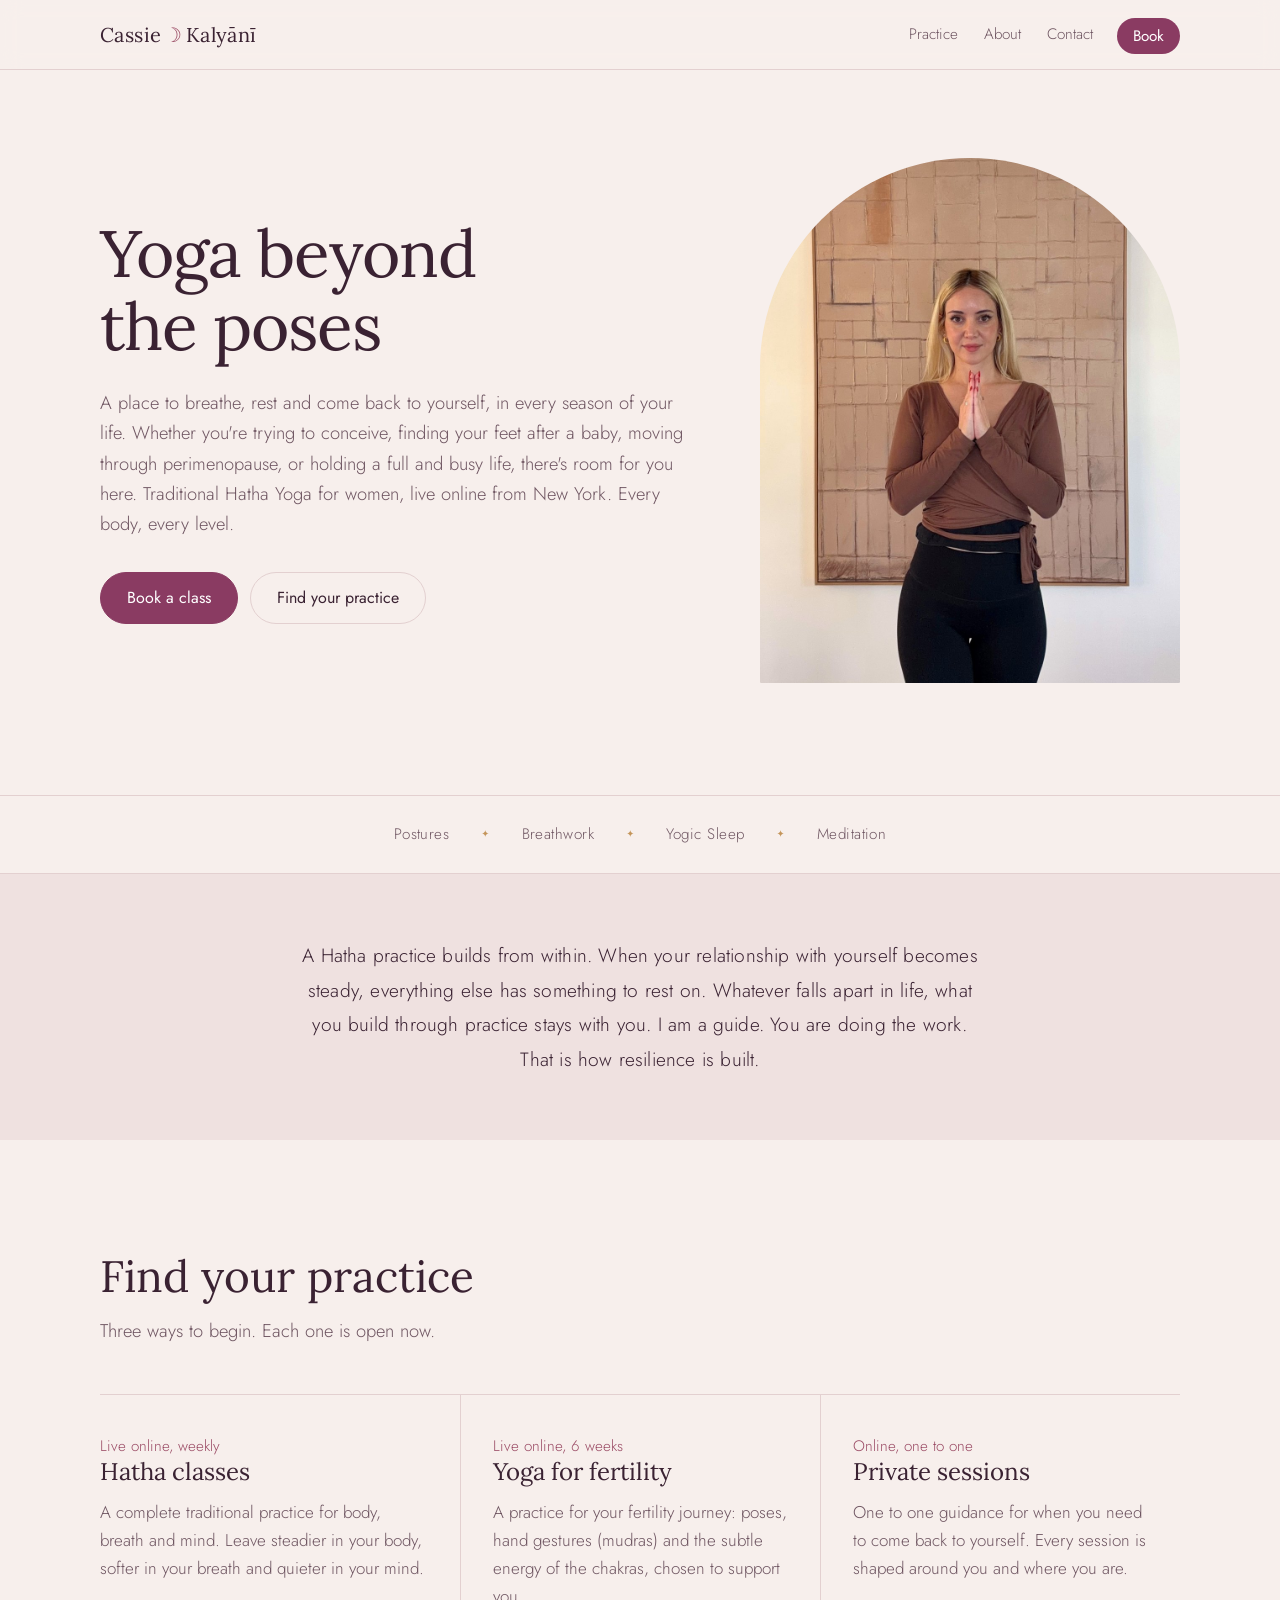
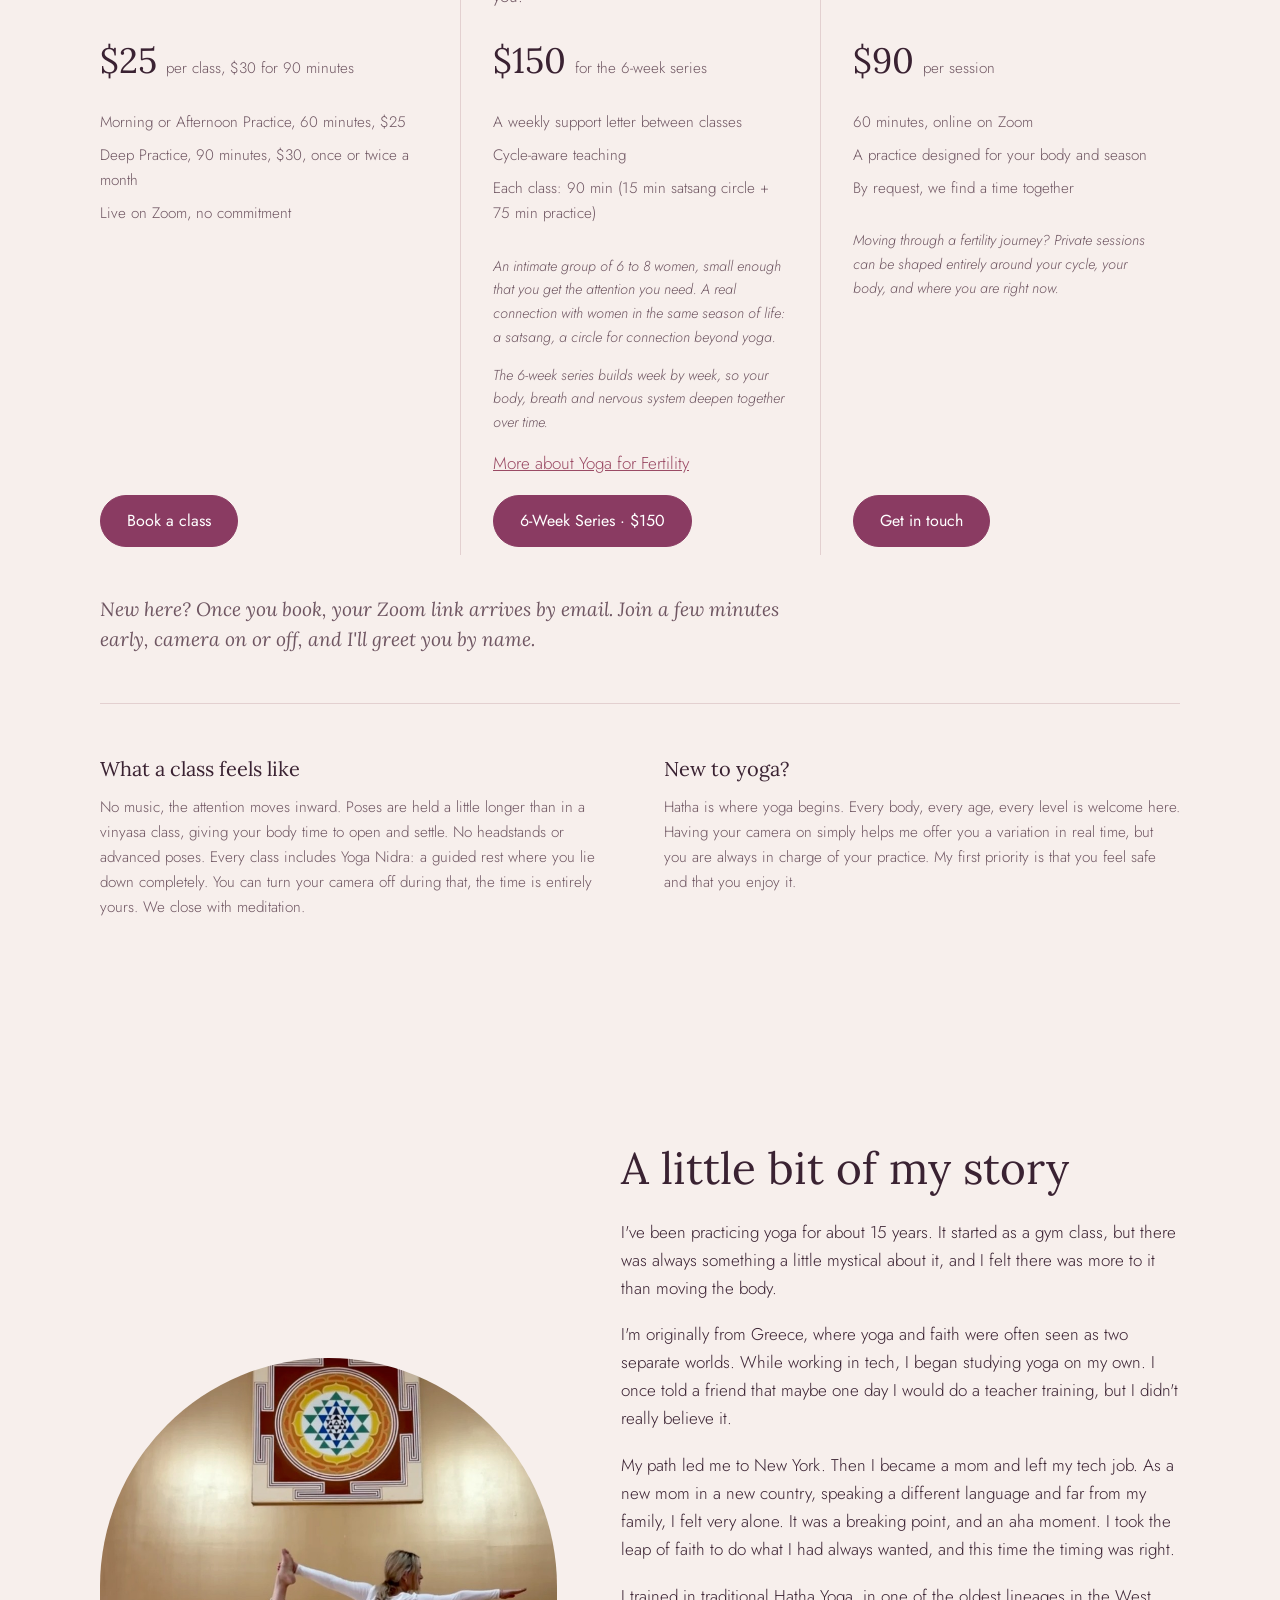
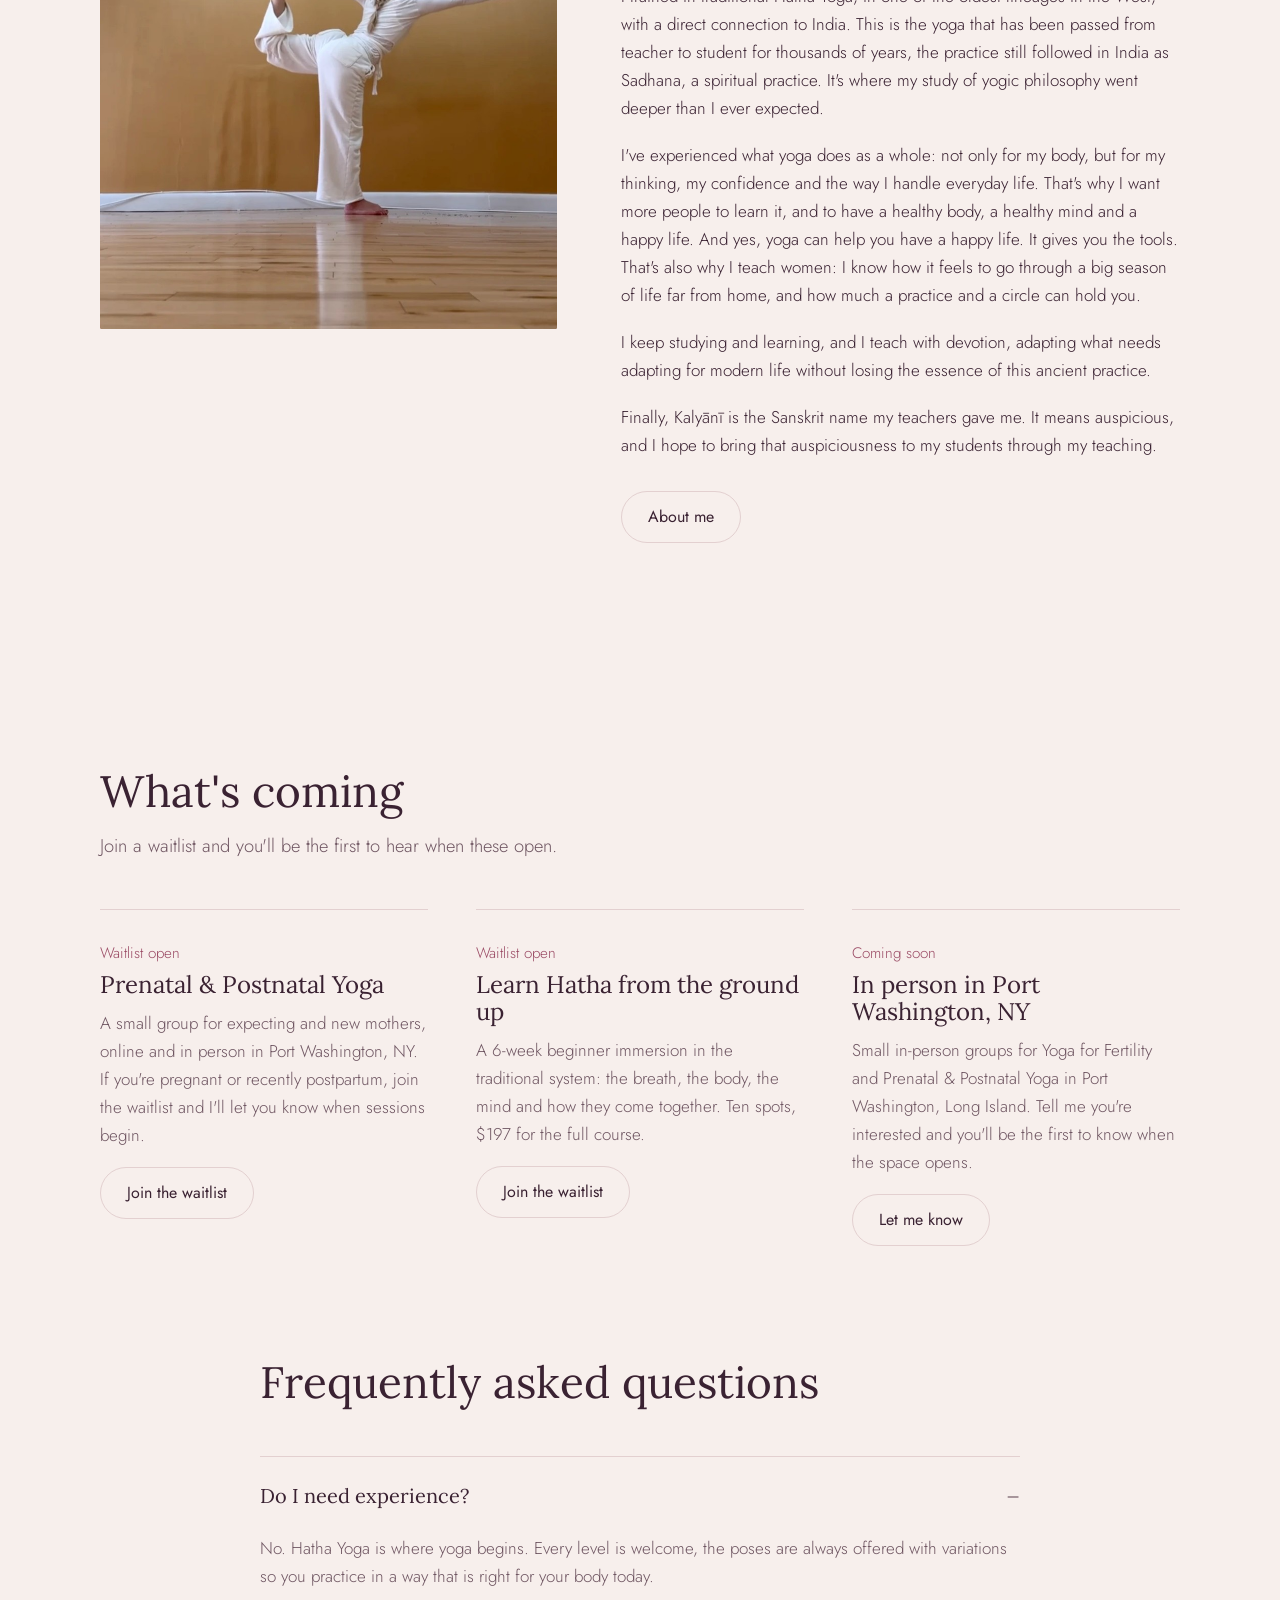
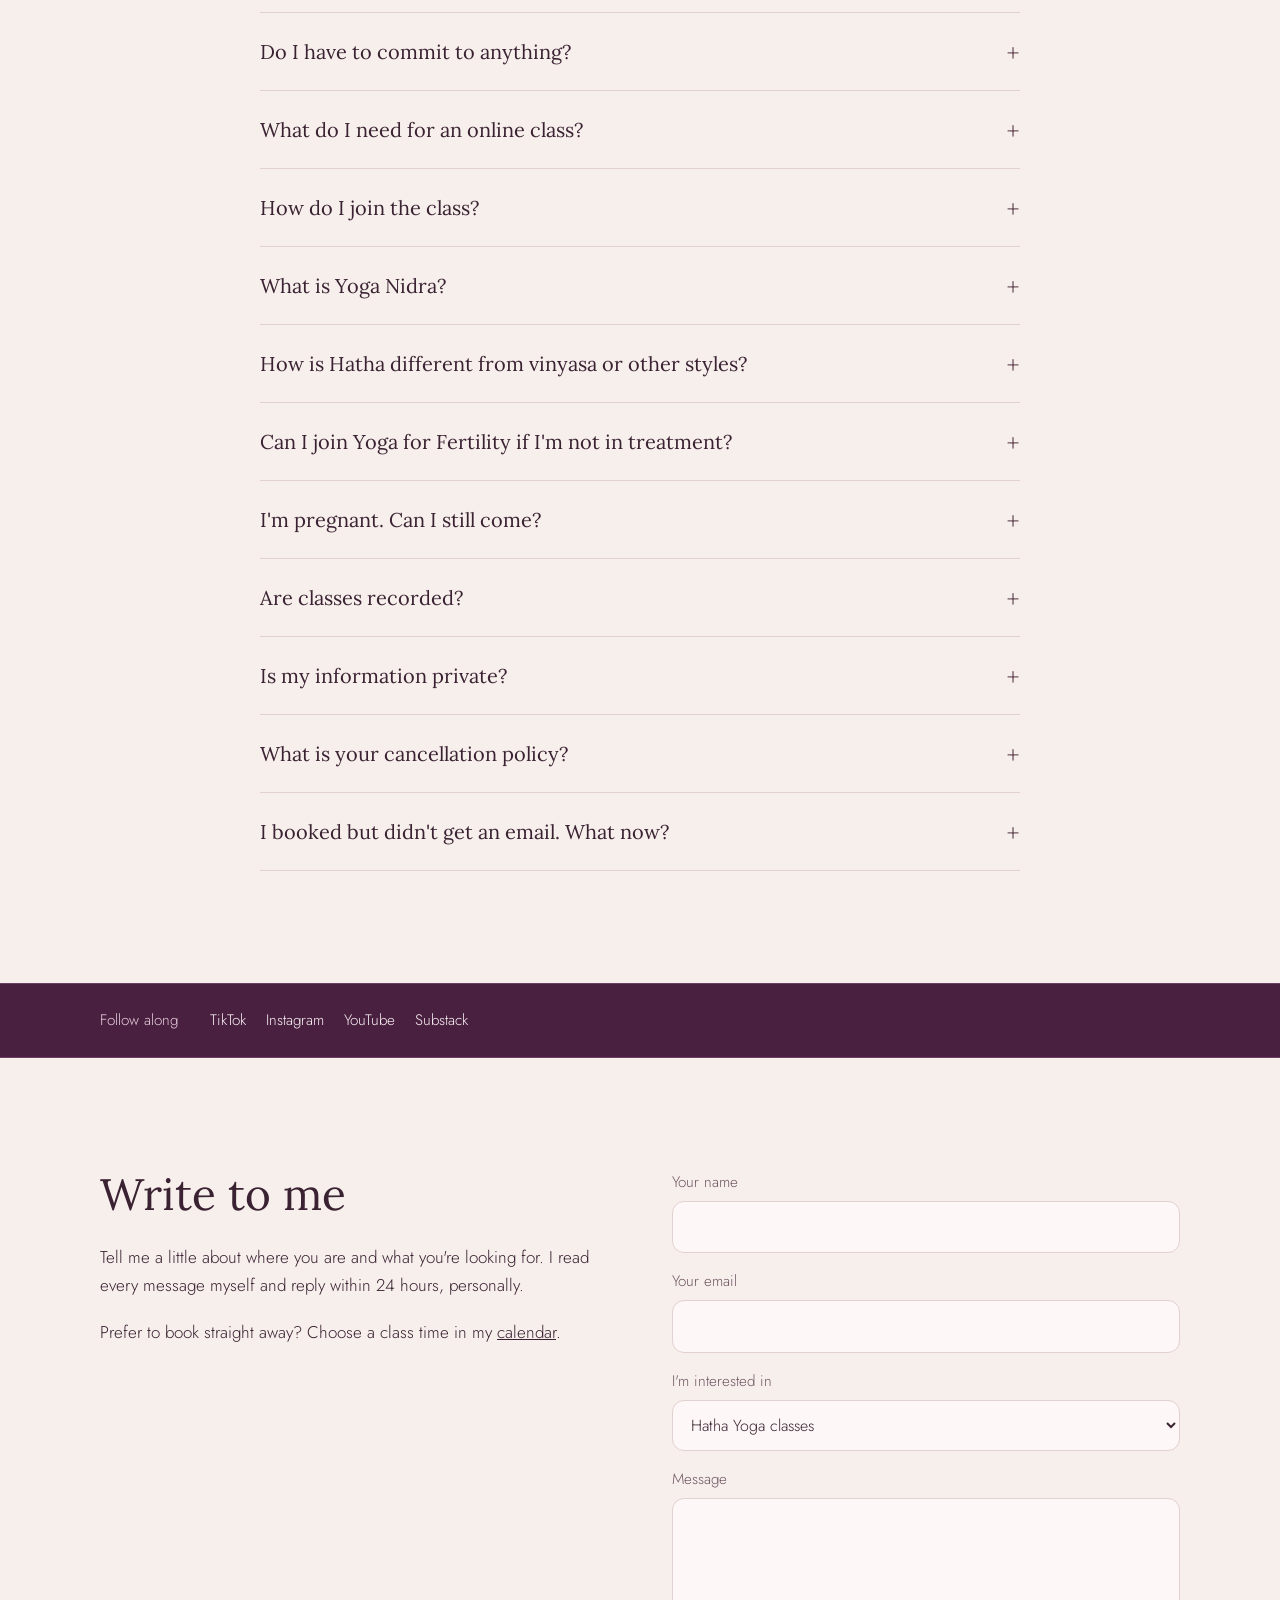
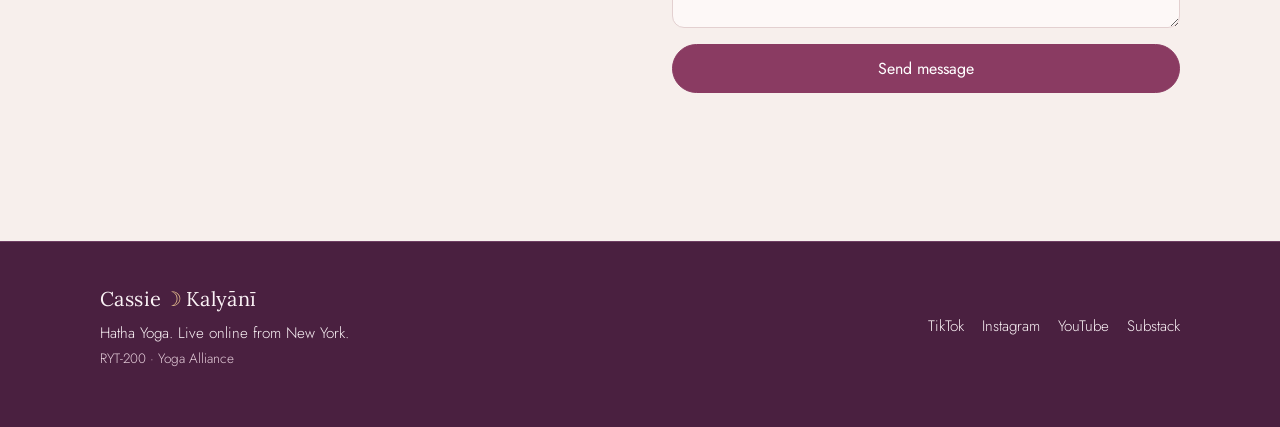
==== index.html @ c5ced75b "Hide the karma class for now Co-Authored-By: Claude Opus 5.5 <noreply@anthropic.com>" ====
<!DOCTYPE html>
<html lang="en">
<head>
  <meta charset="UTF-8" />
  <meta name="viewport" content="width=device-width, initial-scale=1.0" />
  <title>Cassie Kalyānī · Yoga beyond the poses</title>
  <meta name="description" content="Traditional Hatha yoga for women, for body and inner life. Online classes, yoga for fertility and private sessions with Cassie Kalyānī, RYT-200, based in New York." />
  <meta name="author" content="Cassie Kalyānī" />
  <meta name="robots" content="index, follow, max-image-preview:large" />
  <link rel="canonical" href="https://cassiekalyani.com/" />
  <link rel="sitemap" type="application/xml" href="/sitemap.xml" />
  <link rel="alternate" type="text/plain" href="/llms.txt" title="LLM summary" />
  <meta property="og:type" content="website" />
  <meta property="og:url" content="https://cassiekalyani.com/" />
  <meta property="og:title" content="Cassie Kalyānī · Yoga beyond the poses" />
  <meta property="og:description" content="Traditional Hatha yoga for women. Online classes on Zoom, yoga for fertility and private sessions with Cassie Kalyānī, RYT-200, based in New York." />
  <meta property="og:image" content="https://cassiekalyani.com/images/cassie-namaste.jpg" />
  <meta property="og:image:width" content="900" />
  <meta property="og:image:height" content="1200" />
  <meta property="og:image:alt" content="Cassie Kalyānī smiling, hands at heart in greeting" />
  <meta property="og:site_name" content="Cassie Kalyānī" />
  <meta property="og:locale" content="en_US" />
  <meta name="twitter:card" content="summary_large_image" />
  <meta name="twitter:title" content="Cassie Kalyānī · Yoga beyond the poses" />
  <meta name="twitter:description" content="Traditional Hatha yoga for women. Online classes on Zoom, yoga for fertility and private sessions with Cassie Kalyānī, RYT-200, based in New York." />
  <meta name="twitter:image" content="https://cassiekalyani.com/images/cassie-namaste.jpg" />
  <meta name="twitter:image:alt" content="Cassie Kalyānī smiling, hands at heart in greeting" />
  <meta name="theme-color" content="#f7efec" />
  <link rel="preconnect" href="https://fonts.googleapis.com" />
  <link rel="preconnect" href="https://fonts.gstatic.com" crossorigin />
  <link href="https://fonts.googleapis.com/css2?family=Lora:ital,wght@0,400..500;1,400..500&family=Jost:wght@300;400&display=swap" rel="stylesheet" />
  <link rel="icon" href="favicon.svg" type="image/svg+xml" />
  <link rel="stylesheet" href="styles.css" />
  <script defer src="/_vercel/insights/script.js"></script>
  <script type="application/ld+json">
  {
    "@context": "https://schema.org",
    "@graph": [
      {
        "@type": "WebSite",
        "@id": "https://cassiekalyani.com/#website",
        "url": "https://cassiekalyani.com/",
        "name": "Cassie Kalyānī",
        "alternateName": "Cassie Kalyani",
        "description": "Traditional Hatha Yoga for women, live online from New York.",
        "inLanguage": "en-US",
        "publisher": { "@id": "https://cassiekalyani.com/#person" }
      },
      {
        "@type": "Person",
        "@id": "https://cassiekalyani.com/#person",
        "name": "Cassie Kalyānī",
        "alternateName": ["Cassie Ousta", "Cassie Kalyani"],
        "url": "https://cassiekalyani.com/about.html",
        "image": "https://cassiekalyani.com/images/cassie-about.jpg",
        "jobTitle": "Hatha Yoga Teacher",
        "description": "Traditional Hatha Yoga teacher, RYT-200, trained at the Integral Yoga Institute in New York. Teaches online and in New York.",
        "knowsAbout": [
          "Hatha Yoga",
          "Traditional Hatha Yoga",
          "Integral Yoga",
          "Yoga Nidra",
          "Meditation",
          "Pranayama",
          "Breathwork",
          "Yoga for Fertility",
          "Trauma-informed yoga",
          "Yoga for women",
          "Yoga philosophy"
        ],
        "hasCredential": {
          "@type": "EducationalOccupationalCredential",
          "name": "Registered Yoga Teacher (RYT-200)",
          "credentialCategory": "Professional certification",
          "recognizedBy": {
            "@type": "Organization",
            "name": "Yoga Alliance",
            "url": "https://www.yogaalliance.org/"
          }
        },
        "alumniOf": {
          "@type": "EducationalOrganization",
          "name": "Integral Yoga Institute, New York"
        },
        "worksFor": { "@id": "https://cassiekalyani.com/#practice" },
        "sameAs": [
          "https://www.instagram.com/cassieousta.kalyani/",
          "https://www.tiktok.com/@cassieousta",
          "https://www.youtube.com/@CassieOusta",
          "https://cassieousta.substack.com",
          "https://app.yogaalliance.org/directoryregistrants?type=Teacher&keyword=ousta"
        ]
      },
      {
        "@type": "ProfessionalService",
        "@id": "https://cassiekalyani.com/#practice",
        "name": "Cassie Kalyānī Hatha Yoga",
        "url": "https://cassiekalyani.com/",
        "description": "Traditional Hatha Yoga for women: online classes on Zoom, Yoga for Fertility, and online private sessions.",
        "image": "https://cassiekalyani.com/images/cassie-hatha.jpg",
        "logo": "https://cassiekalyani.com/favicon.svg",
        "founder": { "@id": "https://cassiekalyani.com/#person" },
        "employee": { "@id": "https://cassiekalyani.com/#person" },
        "areaServed": [
          { "@type": "City", "name": "New York" },
          "Online"
        ],
        "knowsAbout": ["Hatha Yoga", "Yoga Nidra", "Yoga for Fertility", "Private yoga", "Meditation", "Breathwork"],
        "priceRange": "$25-$150",
        "currenciesAccepted": "USD",
        "sameAs": [
          "https://www.instagram.com/cassieousta.kalyani/",
          "https://www.tiktok.com/@cassieousta",
          "https://www.youtube.com/@CassieOusta",
          "https://cassieousta.substack.com"
        ],
        "hasOfferCatalog": {
          "@type": "OfferCatalog",
          "@id": "https://cassiekalyani.com/#offers",
          "name": "Yoga classes and sessions",
          "itemListElement": [
            {
              "@type": "Offer",
              "name": "Hatha Yoga class, 60 minutes",
              "price": "25",
              "priceCurrency": "USD",
              "url": "https://app.acuityscheduling.com/schedule/599f5710/?appointmentTypeIds%5B%5D=99323273&appointmentTypeIds%5B%5D=99344510",
              "itemOffered": {
                "@type": "Service",
                "name": "Online Hatha Yoga class, 60 minutes",
                "description": "Live traditional Hatha Yoga on Zoom. Morning or Afternoon Practice, 60 minutes, weekly. No commitment.",
                "serviceType": "Online Hatha Yoga class",
                "provider": { "@id": "https://cassiekalyani.com/#person" }
              }
            },
            {
              "@type": "Offer",
              "name": "Deep Hatha Practice, 90 minutes",
              "price": "30",
              "priceCurrency": "USD",
              "url": "https://app.acuityscheduling.com/schedule.php?owner=40610450&appointmentType=99322737",
              "itemOffered": {
                "@type": "Service",
                "name": "Online Deep Hatha Practice, 90 minutes",
                "description": "Live traditional Hatha Yoga on Zoom, 90 minutes, once or twice a month. No commitment.",
                "serviceType": "Online Hatha Yoga class",
                "provider": { "@id": "https://cassiekalyani.com/#person" }
              }
            },
            {
              "@type": "Offer",
              "name": "Yoga for Fertility, 6-week series",
              "price": "150",
              "priceCurrency": "USD",
              "url": "https://app.acuityscheduling.com/schedule.php?owner=40610450&appointmentType=99314968",
              "itemOffered": {
                "@type": "Service",
                "name": "Yoga for Fertility 6-week series",
                "description": "Online, cycle-aware Yoga for Fertility in an intimate group of 6 to 8 women. Six weekly 90-minute classes, each with a 15-minute satsang circle and 75 minutes of practice.",
                "serviceType": "Yoga for Fertility",
                "provider": { "@id": "https://cassiekalyani.com/#person" }
              }
            },
            {
              "@type": "Offer",
              "name": "Private yoga session",
              "price": "90",
              "priceCurrency": "USD",
              "url": "https://cassiekalyani.com/#contact",
              "itemOffered": {
                "@type": "Service",
                "name": "Private Hatha Yoga session",
                "description": "One to one, 60 minutes, online on Zoom. A practice designed for your body and season.",
                "serviceType": "Private yoga",
                "areaServed": "Online",
                "provider": { "@id": "https://cassiekalyani.com/#person" }
              }
            }
          ]
        }
      }
    ]
  }
  </script>
</head>
<body>

<nav>
  <div class="wrap">
    <a class="logo" href="index.html">Cassie<span>☽</span>Kalyānī</a>
    <ul>
      <li class="hide-sm"><a href="#practice">Practice</a></li>
      <li><a href="about.html">About</a></li>
      <li class="hide-sm"><a href="#contact">Contact</a></li>
      <li><a class="nav-book" href="https://app.acuityscheduling.com/schedule.php?owner=40610450" target="_blank" rel="noopener">Book</a></li>
    </ul>
  </div>
</nav>

<header class="hero">
  <div class="wrap">
    <div>
      <h1>Yoga beyond the&nbsp;poses</h1>
      <p class="lede">A place to breathe, rest and come back to yourself, in every season of your life. Whether you're trying to conceive, finding your feet after a baby, moving through perimenopause, or holding a full and busy life, there's room for you here. Traditional Hatha Yoga for women, live online from New York. Every body, every level.</p>
      <div class="btn-row">
        <a class="btn btn-moon" href="https://app.acuityscheduling.com/schedule.php?owner=40610450" target="_blank" rel="noopener">Book a class</a>
        <a class="btn btn-ghost" href="#practice">Find your practice</a>

      </div>
    </div>
    <div class="photo">
      <img src="images/cassie-namaste.jpg" alt="Cassie Kalyānī smiling, hands at heart in greeting" width="1000" height="1558" onerror="this.remove()" />
    </div>
  </div>
</header>

<div class="benefits">
  <div class="wrap">
    <ul class="benefits-list">
      <li>Postures</li>
      <li class="sep">✦</li>
      <li>Breathwork</li>
      <li class="sep">✦</li>
      <li>Yogic Sleep</li>
      <li class="sep">✦</li>
      <li>Meditation</li>
    </ul>
  </div>
</div>

<div class="thread">
  <div class="wrap">
    <p class="thread-text">A Hatha practice builds from within. When your relationship with yourself becomes steady, everything else has something to rest on. Whatever falls apart in life, what you build through practice stays with you. I am a guide. You are doing the work. That is how resilience is built.</p>
  </div>
</div>

<section id="practice">
  <div class="wrap">
    <div class="section-head">
      <h2>Find your practice</h2>
      <p class="lede">Three ways to begin. Each one is open now.</p>
    </div>

    <div class="doors">
      <div class="door">
        <div class="door-top">
          <span class="where">Live online, weekly</span>
          <h3>Hatha classes</h3>
          <p>A complete traditional practice for body, breath and mind. Leave steadier in your body, softer in your breath and quieter in your mind.</p>
        </div>
        <div class="price">$25 <small>per class, $30 for 90 minutes</small></div>
        <div class="door-content">
          <ul>
            <li>Morning or Afternoon Practice, 60 minutes, $25</li>
            <li>Deep Practice, 90 minutes, $30, once or twice a month</li>
            <li>Live on Zoom, no commitment</li>
          </ul>
        </div>
        <div class="door-cta">
          <a class="btn btn-moon" href="https://app.acuityscheduling.com/schedule/599f5710/?appointmentTypeIds%5B%5D=99323273&amp;appointmentTypeIds%5B%5D=99344510&amp;appointmentTypeIds%5B%5D=99322737" target="_blank" rel="noopener">Book a class</a>
        </div>
      </div>

      <div class="door">
        <div class="door-top">
          <span class="where">Live online, 6 weeks</span>
          <h3>Yoga for fertility</h3>
          <p>A practice for your fertility journey: poses, hand gestures (mudras) and the subtle energy of the chakras, chosen to support you.</p>
        </div>
        <div class="price">$150 <small>for the 6-week series</small></div>
        <div class="door-content">
          <ul>
            <li>A weekly support letter between classes</li>
            <li>Cycle-aware teaching</li>
            <li>Each class: 90 min (15 min satsang circle + 75 min practice)</li>
          </ul>
          <p class="door-feel">An intimate group of 6 to 8 women, small enough that you get the attention you need. A real connection with women in the same season of life: a satsang, a circle for connection beyond yoga.</p>
          <p class="door-feel">The 6-week series builds week by week, so your body, breath and nervous system deepen together over time.</p>
          <p style="margin:4px 0 18px"><a href="yoga-for-fertility.html" style="color:var(--seaglass)">More about Yoga for Fertility</a></p>
        </div>
        <div class="door-cta">
          <a class="btn btn-moon" href="https://app.acuityscheduling.com/schedule.php?owner=40610450&appointmentType=99314968" target="_blank" rel="noopener">6-Week Series · $150</a>
        </div>
      </div>

      <div class="door">
        <div class="door-top">
          <span class="where">Online, one to one</span>
          <h3>Private sessions</h3>
          <p>One to one guidance for when you need to come back to yourself. Every session is shaped around you and where you are.</p>
        </div>
        <div class="price">$90 <small>per session</small></div>
        <div class="door-content">
          <ul>
            <li>60 minutes, online on Zoom</li>
            <li>A practice designed for your body and season</li>
            <li>By request, we find a time together</li>
          </ul>
          <p class="door-feel">Moving through a fertility journey? Private sessions can be shaped entirely around your cycle, your body, and where you are right now.</p>
        </div>
        <div class="door-cta">
          <a class="btn btn-moon" href="#contact" data-interest="Private Session">Get in touch</a>
        </div>
      </div>
    </div>

    <p class="new-here">New here? Once you book, your Zoom link arrives by email. Join a few minutes early, camera on or off, and I&#39;ll greet you by name.</p>

    <div class="expect">
      <div class="expect-block">
        <h4>What a class feels like</h4>
        <p>No music, the attention moves inward. Poses are held a little longer than in a vinyasa class, giving your body time to open and settle. No headstands or advanced poses. Every class includes Yoga Nidra: a guided rest where you lie down completely. You can turn your camera off during that, the time is entirely yours. We close with meditation.</p>
      </div>
      <div class="expect-block">
        <h4>New to yoga?</h4>
        <p>Hatha is where yoga begins. Every body, every age, every level is welcome here. Having your camera on simply helps me offer you a variation in real time, but you are always in charge of your practice. My first priority is that you feel safe and that you enjoy it.</p>
      </div>
    </div>

    <!-- Karma class hidden for now (2026-11-20). To bring it back, remove these comment markers.
    <div class="karma">
      <span class="karma-tag">Free · Every month</span>
      <h3>Karma class</h3>
      <p>Offered as seva, service without expectation. Open to everyone, 15 spots each month. No commitment, no payment. Just come.</p>
      <p class="karma-note">Write to me and I'll send you the link before each class.</p>
      <a class="btn btn-ghost" href="#contact" data-interest="Karma Class">Save a spot</a>
    </div>
    -->
  </div>
</section>

<section>
  <div class="wrap story">
    <div class="photo">
      <img src="images/cassie-hatha.jpg" alt="Cassie Kalyānī in dancer pose in front of a golden wall" width="900" height="1200" loading="lazy" onerror="this.remove()" />
    </div>
    <div class="prose">
      <h2>A little bit of my story</h2>
      <p style="margin-top:24px">I've been practicing yoga for about 15 years. It started as a gym class, but there was always something a little mystical about it, and I felt there was more to it than moving the body.</p>
      <p>I'm originally from Greece, where yoga and faith were often seen as two separate worlds. While working in tech, I began studying yoga on my own. I once told a friend that maybe one day I would do a teacher training, but I didn't really believe it.</p>
      <p>My path led me to New York. Then I became a mom and left my tech job. As a new mom in a new country, speaking a different language and far from my family, I felt very alone. It was a breaking point, and an aha moment. I took the leap of faith to do what I had always wanted, and this time the timing was right.</p>
      <p>I trained in traditional Hatha Yoga, in one of the oldest lineages in the West, with a direct connection to India. This is the yoga that has been passed from teacher to student for thousands of years, the practice still followed in India as Sadhana, a spiritual practice. It's where my study of yogic philosophy went deeper than I ever expected.</p>
      <p>I've experienced what yoga does as a whole: not only for my body, but for my thinking, my confidence and the way I handle everyday life. That's why I want more people to learn it, and to have a healthy body, a healthy mind and a happy life. And yes, yoga can help you have a happy life. It gives you the tools. That's also why I teach women: I know how it feels to go through a big season of life far from home, and how much a practice and a circle can hold you.</p>
      <p>I keep studying and learning, and I teach with devotion, adapting what needs adapting for modern life without losing the essence of this ancient practice.</p>
      <p>Finally, Kalyānī is the Sanskrit name my teachers gave me. It means auspicious, and I hope to bring that auspiciousness to my students through my teaching.</p>
      <div class="btn-row"><a class="btn btn-ghost" href="about.html">About me</a></div>
    </div>
  </div>
</section>

<section>
  <div class="wrap">
    <div class="section-head">
      <h2>What's coming</h2>
      <p class="lede">Join a waitlist and you'll be the first to hear when these open.</p>
    </div>
    <div class="soon">
      <article>
        <span class="tag">Waitlist open</span>
        <h3>Prenatal &amp; Postnatal Yoga</h3>
        <p>A small group for expecting and new mothers, online and in person in Port Washington, NY. If you're pregnant or recently postpartum, join the waitlist and I'll let you know when sessions begin.</p>
        <a class="btn btn-ghost" href="#contact" data-interest="Prenatal &amp; Postnatal Yoga">Join the waitlist</a>
      </article>
      <article>
        <span class="tag">Waitlist open</span>
        <h3>Learn Hatha from the ground up</h3>
        <p>A 6-week beginner immersion in the traditional system: the breath, the body, the mind and how they come together. Ten spots, $197 for the full course.</p>
        <a class="btn btn-ghost" href="#contact" data-interest="6-Week Beginner Immersion">Join the waitlist</a>
      </article>
      <article>
        <span class="tag">Coming soon</span>
        <h3>In person in Port Washington, NY</h3>
        <p>Small in-person groups for Yoga for Fertility and Prenatal &amp; Postnatal Yoga in Port Washington, Long Island. Tell me you're interested and you'll be the first to know when the space opens.</p>
        <a class="btn btn-ghost" href="#contact" data-interest="In person in Port Washington">Let me know</a>
      </article>
    </div>
  </div>
</section>

<section class="faq-section" itemscope itemtype="https://schema.org/FAQPage">
  <div class="wrap" style="max-width:760px">
    <div class="section-head">
      <h2>Frequently asked questions</h2>
    </div>
    <div class="faq">

      <details class="faq-item" open itemscope itemprop="mainEntity" itemtype="https://schema.org/Question">
        <summary class="faq-q" itemprop="name">Do I need experience?</summary>
        <div class="faq-a" itemscope itemprop="acceptedAnswer" itemtype="https://schema.org/Answer">
          <p itemprop="text">No. Hatha Yoga is where yoga begins. Every level is welcome, the poses are always offered with variations so you practice in a way that is right for your body today.</p>
        </div>
      </details>

      <details class="faq-item" itemscope itemprop="mainEntity" itemtype="https://schema.org/Question">
        <summary class="faq-q" itemprop="name">Do I have to commit to anything?</summary>
        <div class="faq-a" itemscope itemprop="acceptedAnswer" itemtype="https://schema.org/Answer">
          <p itemprop="text">No. Hatha classes are pay as you go, with no membership or package. Yoga for Fertility is the one exception: it's a 6-week series, because the practice builds week by week.</p>
        </div>
      </details>

      <details class="faq-item" itemscope itemprop="mainEntity" itemtype="https://schema.org/Question">
        <summary class="faq-q" itemprop="name">What do I need for an online class?</summary>
        <div class="faq-a" itemscope itemprop="acceptedAnswer" itemtype="https://schema.org/Answer">
          <p itemprop="text">A yoga mat, 2 blocks (two thick books work too), a blanket, enough floor space to lie down, and a device with a camera. Wear something comfortable you can move in. Having your camera on helps me offer you a variation in real time, but you are always in charge.</p>
        </div>
      </details>

      <details class="faq-item" itemscope itemprop="mainEntity" itemtype="https://schema.org/Question">
        <summary class="faq-q" itemprop="name">How do I join the class?</summary>
        <div class="faq-a" itemscope itemprop="acceptedAnswer" itemtype="https://schema.org/Answer">
          <p itemprop="text">Your Zoom link is in your booking confirmation email. Click it a few minutes before class, on your computer, tablet or phone. On a phone or tablet, download the free Zoom app first.</p>
        </div>
      </details>

      <details class="faq-item" itemscope itemprop="mainEntity" itemtype="https://schema.org/Question">
        <summary class="faq-q" itemprop="name">What is Yoga Nidra?</summary>
        <div class="faq-a" itemscope itemprop="acceptedAnswer" itemtype="https://schema.org/Answer">
          <p itemprop="text">Yoga Nidra means yogic sleep, a guided practice where you lie down completely still while I lead your awareness through the body. It is deeply restorative. You don't need to do anything except be there. Most students find it the part of class they look forward to most.</p>
        </div>
      </details>

      <details class="faq-item" itemscope itemprop="mainEntity" itemtype="https://schema.org/Question">
        <summary class="faq-q" itemprop="name">How is Hatha different from vinyasa or other styles?</summary>
        <div class="faq-a" itemscope itemprop="acceptedAnswer" itemtype="https://schema.org/Answer">
          <p itemprop="text">Hatha is slower and more deliberate. Poses are held longer, there is no music, and the practice works with breath and stillness rather than fast, continuous flow. Less about the workout, more about what happens inside.</p>
        </div>
      </details>

      <details class="faq-item" itemscope itemprop="mainEntity" itemtype="https://schema.org/Question">
        <summary class="faq-q" itemprop="name">Can I join Yoga for Fertility if I'm not in treatment?</summary>
        <div class="faq-a" itemscope itemprop="acceptedAnswer" itemtype="https://schema.org/Answer">
          <p itemprop="text">Yes. The class is open to any woman on a fertility journey, whether you are trying naturally, between cycles, or in the middle of treatment. You don't need to explain where you are. You just come.</p>
        </div>
      </details>

      <details class="faq-item" itemscope itemprop="mainEntity" itemtype="https://schema.org/Question">
        <summary class="faq-q" itemprop="name">I'm pregnant. Can I still come?</summary>
        <div class="faq-a" itemscope itemprop="acceptedAnswer" itemtype="https://schema.org/Answer">
          <p itemprop="text">Yes, you're welcome to keep practicing with me. Just let me know before class, and keep me updated as your pregnancy goes on, so I can adjust the poses for you. Please check with your doctor or midwife too.</p>
        </div>
      </details>

      <details class="faq-item" itemscope itemprop="mainEntity" itemtype="https://schema.org/Question">
        <summary class="faq-q" itemprop="name">Are classes recorded?</summary>
        <div class="faq-a" itemscope itemprop="acceptedAnswer" itemtype="https://schema.org/Answer">
          <p itemprop="text">Classes are live, so we practice together in real time. If you're in the 6-week Yoga for Fertility series and miss a class, I'll send you a private recording so you can catch up.</p>
        </div>
      </details>

      <details class="faq-item" itemscope itemprop="mainEntity" itemtype="https://schema.org/Question">
        <summary class="faq-q" itemprop="name">Is my information private?</summary>
        <div class="faq-a" itemscope itemprop="acceptedAnswer" itemtype="https://schema.org/Answer">
          <p itemprop="text">Yes. Your booking details and anything you share in the booking form are stored securely by Acuity, my booking system, and payments go through PayPal. I never share your information.</p>
        </div>
      </details>

      <details class="faq-item" itemscope itemprop="mainEntity" itemtype="https://schema.org/Question">
        <summary class="faq-q" itemprop="name">What is your cancellation policy?</summary>
        <div class="faq-a" itemscope itemprop="acceptedAnswer" itemtype="https://schema.org/Answer">
          <p itemprop="text">Please cancel at least 24 hours before your class. Late cancellations and no-shows are charged in full, this holds your commitment to the practice and respects the spot held for you.</p>
        </div>
      </details>

      <details class="faq-item" itemscope itemprop="mainEntity" itemtype="https://schema.org/Question">
        <summary class="faq-q" itemprop="name">I booked but didn't get an email. What now?</summary>
        <div class="faq-a" itemscope itemprop="acceptedAnswer" itemtype="https://schema.org/Answer">
          <p itemprop="text">Check your spam or promotions folder first, sometimes it lands there. If it's not there, <a href="#contact" style="color:var(--seaglass)">write to me</a> and I'll send your Zoom link directly.</p>
        </div>
      </details>

    </div>
  </div>

  <script type="application/ld+json">
  {
    "@context": "https://schema.org",
    "@type": "FAQPage",
    "mainEntity": [
      {"@type":"Question","name":"Do I need experience?","acceptedAnswer":{"@type":"Answer","text":"No. Hatha Yoga is where yoga begins. Every level is welcome, the poses are always offered with variations so you practice in a way that is right for your body today."}},
      {"@type":"Question","name":"Do I have to commit to anything?","acceptedAnswer":{"@type":"Answer","text":"No. Hatha classes are pay as you go, with no membership or package. Yoga for Fertility is the one exception: it's a 6-week series, because the practice builds week by week."}},
      {"@type":"Question","name":"What do I need for an online class?","acceptedAnswer":{"@type":"Answer","text":"A yoga mat, 2 blocks (two thick books work too), a blanket, enough floor space to lie down, and a device with a camera. Wear something comfortable you can move in. Having your camera on helps me offer you a variation in real time, but you are always in charge."}},
      {"@type":"Question","name":"How do I join the class?","acceptedAnswer":{"@type":"Answer","text":"Your Zoom link is in your booking confirmation email. Click it a few minutes before class, on your computer, tablet or phone. On a phone or tablet, download the free Zoom app first."}},
      {"@type":"Question","name":"What is Yoga Nidra?","acceptedAnswer":{"@type":"Answer","text":"Yoga Nidra means yogic sleep, a guided practice where you lie down completely still while I lead your awareness through the body. It is deeply restorative. You don't need to do anything except be there. Most students find it the part of class they look forward to most."}},
      {"@type":"Question","name":"How is Hatha different from vinyasa or other styles?","acceptedAnswer":{"@type":"Answer","text":"Hatha is slower and more deliberate. Poses are held longer, there is no music, and the practice works with breath and stillness rather than fast, continuous flow. Less about the workout, more about what happens inside."}},
      {"@type":"Question","name":"Can I join Yoga for Fertility if I'm not in treatment?","acceptedAnswer":{"@type":"Answer","text":"Yes. The class is open to any woman on a fertility journey, whether you are trying naturally, between cycles, or in the middle of treatment. You don't need to explain where you are. You just come."}},
      {"@type":"Question","name":"I'm pregnant. Can I still come?","acceptedAnswer":{"@type":"Answer","text":"Yes, you're welcome to keep practicing with me. Just let me know before class, and keep me updated as your pregnancy goes on, so I can adjust the poses for you. Please check with your doctor or midwife too."}},
      {"@type":"Question","name":"Are classes recorded?","acceptedAnswer":{"@type":"Answer","text":"Classes are live, so we practice together in real time. If you're in the 6-week Yoga for Fertility series and miss a class, I'll send you a private recording so you can catch up."}},
      {"@type":"Question","name":"Is my information private?","acceptedAnswer":{"@type":"Answer","text":"Yes. Your booking details and anything you share in the booking form are stored securely by Acuity, my booking system, and payments go through PayPal. I never share your information."}},
      {"@type":"Question","name":"What is your cancellation policy?","acceptedAnswer":{"@type":"Answer","text":"Please cancel at least 24 hours before your class. Late cancellations and no-shows are charged in full, this holds your commitment to the practice and respects the spot held for you."}},
      {"@type":"Question","name":"I booked but didn't get an email. What now?","acceptedAnswer":{"@type":"Answer","text":"Check your spam or promotions folder first, sometimes it lands there. If it's not there, write to me through the contact form and I'll send your Zoom link directly."}}
    ]
  }
  </script>
</section>

<div class="social-strip night">
  <div class="wrap">
    <p>Follow along</p>
    <ul>
      <li><a href="https://www.tiktok.com/@cassieousta" target="_blank" rel="noopener">TikTok</a></li>
      <li><a href="https://www.instagram.com/cassieousta.kalyani/" target="_blank" rel="noopener">Instagram</a></li>
      <li><a href="https://www.youtube.com/@CassieOusta" target="_blank" rel="noopener">YouTube</a></li>
      <li><a href="https://cassieousta.substack.com" target="_blank" rel="noopener">Substack</a></li>
    </ul>
  </div>
</div>

<section id="contact">
  <div class="wrap contact-grid">
    <div class="prose">
      <h2>Write to me</h2>
      <p style="margin-top:24px">Tell me a little about where you are and what you're looking for. I read every message myself and reply within 24 hours, personally.</p>
      <p>Prefer to book straight away? Choose a class time in my <a href="https://app.acuityscheduling.com/schedule.php?owner=40610450" target="_blank" rel="noopener">calendar</a>.</p>
    </div>
    <form id="contact-form" action="https://formsubmit.co/4826ba89b848725ec5fabcf0ce6dee5b" method="POST" novalidate>
      <input type="hidden" name="_subject" value="New message from your website" />
      <input type="hidden" name="_captcha" value="false" />
      <input type="hidden" name="_next" value="https://cassiekalyani.com/?sent=1#contact" />
      <input type="hidden" name="_template" value="table" />
      <label>Your name<input name="name" required autocomplete="name" /></label>
      <label>Your email<input name="email" type="email" required autocomplete="email" /></label>
      <label>I'm interested in
        <select name="interest" id="interest">
          <option>Hatha Yoga classes</option>
          <option>Yoga for Fertility</option>
          <option>Private Session</option>
          <option>Prenatal &amp; Postnatal Yoga</option>
          <option>6-Week Beginner Immersion</option>
          <option>In person in Port Washington</option>
          <option>Something else</option>
        </select>
      </label>
      <label>Message<textarea name="message"></textarea></label>
      <button class="btn btn-moon" type="submit">Send message</button>
      <p class="form-note" id="form-note" role="status"></p>
    </form>
  </div>
</section>

<footer class="night">
  <div class="wrap">
    <div>
      <a class="logo" href="index.html">Cassie<span>☽</span>Kalyānī</a>
      Hatha Yoga. Live online from New York.<br><small style="color:var(--mist);font-size:0.85rem">RYT-200 · Yoga Alliance</small>
    </div>
    <ul>
      <li><a href="https://www.tiktok.com/@cassieousta" target="_blank" rel="noopener">TikTok</a></li>
      <li><a href="https://www.instagram.com/cassieousta.kalyani/" target="_blank" rel="noopener">Instagram</a></li>
      <li><a href="https://www.youtube.com/@CassieOusta" target="_blank" rel="noopener">YouTube</a></li>
      <li><a href="https://cassieousta.substack.com" target="_blank" rel="noopener">Substack</a></li>
    </ul>
  </div>
</footer>

<script>
  // Buttons that point to the form preselect what the visitor is interested in.
  document.querySelectorAll('[data-interest]').forEach(a => {
    a.addEventListener('click', () => {
      const sel = document.getElementById('interest');
      [...sel.options].forEach(o => { if (o.text === a.dataset.interest) sel.value = o.text; });
    });
  });

  // Links from other pages can preselect it too, e.g. /?interest=Yoga%20for%20Fertility#contact
  const askedInterest = new URLSearchParams(location.search).get('interest');
  if (askedInterest) {
    const sel = document.getElementById('interest');
    [...sel.options].forEach(o => { if (o.text === askedInterest) sel.value = o.text; });
  }

  // Show a thank-you note when redirected back after submission.
  if (new URLSearchParams(location.search).get('sent') === '1') {
    const note = document.getElementById('form-note');
    if (note) note.textContent = 'Message sent, I\'ll be in touch soon.';
    document.getElementById('contact-form').style.display = 'none';
  }
</script>
</body>
</html>
---- styles.css ----
/* Cassie ☽ Kalyānī: warm blush by day, berry plum by night */

:root {
  --tide: #f7efec;        /* warm blush page */
  --dusk: #efe1e0;        /* raised surfaces, photo frames */
  --veil: #e3d0d0;        /* hairlines */
  --mist: #6f5662;        /* secondary text */
  --pearl: #3a2232;       /* primary text */
  --seaglass: #9a4a64;    /* labels, rose berry */
  --moon: #8a3b62;        /* primary buttons, berry */
  --on-moon: #ffffff;
  --ghost-line: #e3d0d0;
  --gold: #c4955a;        /* stars and ornaments, decorative only */
  --serif: 'Lora', Georgia, serif;
  --sans: 'Jost', system-ui, sans-serif;
}

/* plum bands */
.night {
  --tide: #4a2040;
  --dusk: #5a2c4f;
  --veil: #6e3d62;
  --mist: #e6cfdb;
  --pearl: #fbf3f6;
  --seaglass: #e9c08f;
  --moon: #f6dfe9;
  --on-moon: #4a2040;
  --ghost-line: #8c5a7e;
  --gold: #e9c08f;
  background: var(--tide);
  color: var(--pearl);
}

*, *::before, *::after { box-sizing: border-box; margin: 0; padding: 0; }
html { scroll-behavior: smooth; }
body {
  background: var(--tide);
  color: var(--pearl);
  font-family: var(--sans);
  font-weight: 300;
  font-size: 17px;
  line-height: 1.65;
  overflow-x: hidden;
}
img { max-width: 100%; display: block; }
a { color: inherit; }
:focus-visible { outline: 2px solid var(--moon); outline-offset: 3px; border-radius: 2px; }


.wrap { width: min(1080px, 100% - 32px); margin-inline: auto; }

/* ── nav ── */
nav {
  position: sticky; top: 0; z-index: 50;
  background: color-mix(in srgb, var(--tide) 88%, transparent);
  backdrop-filter: blur(10px);
  border-bottom: 1px solid var(--veil);
}
nav .wrap { display: flex; align-items: center; justify-content: space-between; padding: 14px 0; gap: 16px; }
.logo {
  font-family: var(--serif); font-size: 1.25rem; font-weight: 400;
  text-decoration: none; letter-spacing: 0.02em; white-space: nowrap;
}
.logo span { color: var(--seaglass); margin: 0 0.15em; }
nav ul { list-style: none; display: flex; gap: 22px; align-items: center; }
nav ul a { text-decoration: none; color: var(--mist); font-size: 0.95rem; }
nav ul a:not(.nav-book) { display: inline-block; padding: 8px 2px; }
[id] { scroll-margin-top: 84px; }
nav ul a:hover { color: var(--pearl); }
nav .nav-book {
  color: var(--on-moon); background: var(--moon);
  padding: 7px 16px; border-radius: 999px; font-weight: 400;
}
nav .nav-book:hover { color: var(--on-moon); opacity: .88; }
@media (max-width: 640px) {
  nav ul li.hide-sm { display: none; }
  nav ul { gap: 14px; }
}

/* ── type ── */
h1, h2, h3 { font-family: var(--serif); font-weight: 400; line-height: 1.12; }
h1 { font-size: clamp(2.4rem, 6.2vw, 4.1rem); font-weight: 300; letter-spacing: -0.015em; }
h2 { font-size: clamp(1.85rem, 4.4vw, 2.75rem); font-weight: 300; }
h3 { font-size: 1.5rem; }
.lede { font-size: 1.15rem; color: var(--mist); max-width: 34em; }
.prose p { max-width: 36em; margin-bottom: 1.1em; }
.prose p:last-child { margin-bottom: 0; }
.serif-quote { font-family: var(--serif); font-style: italic; font-size: 1.5rem; line-height: 1.4; color: var(--pearl); }

/* ── buttons ── */
.btn {
  display: inline-block; text-decoration: none; font-size: 1rem; font-weight: 400;
  padding: 12px 26px; border-radius: 999px; transition: background .2s, color .2s;
  border: 1px solid var(--moon); cursor: pointer; font-family: var(--sans);
}
.btn-moon { background: var(--moon); color: var(--on-moon); }
.btn-moon:hover { opacity: .88; }
.btn-ghost { background: transparent; color: var(--pearl); border-color: var(--ghost-line); }
.btn-ghost:hover { background: var(--dusk); }
.btn-row { display: flex; flex-wrap: wrap; gap: 12px; margin-top: 32px; }

/* ── benefits strip ── */
.benefits {
  border-top: 1px solid var(--veil);
  border-bottom: 1px solid var(--veil);
  padding: 20px 0;
}
.benefits-list {
  list-style: none;
  display: flex;
  flex-wrap: wrap;
  justify-content: center;
  align-items: center;
  gap: 0;
}
.benefits-list li {
  color: var(--mist);
  font-size: 0.95rem;
  letter-spacing: 0.03em;
  padding: 6px 24px;
}
.benefits-list li.sep {
  color: var(--gold);
  font-size: 0.6rem;
  padding: 0 8px;
  line-height: 1;
}
@media (max-width: 640px) {
  .benefits-list { row-gap: 4px; }
  .benefits-list li { padding: 4px 10px; }
  .benefits-list li.sep { padding: 0 2px; }
  .benefits-list li.sep:nth-child(4) { flex-basis: 100%; height: 0; padding: 0; overflow: hidden; color: transparent; }
}

/* ── thread ── */
.thread { padding: 64px 0; text-align: center; background: var(--dusk); }
.thread-text {
  font-family: var(--sans); font-weight: 300;
  font-size: clamp(1.05rem, 1.6vw, 1.2rem); line-height: 1.8; letter-spacing: 0.01em;
  color: var(--pearl); max-width: 36em; margin: 0 auto;
}

/* ── expect ── */
.expect { display: grid; grid-template-columns: 1fr 1fr; gap: 48px; margin-top: 48px; padding-top: 48px; border-top: 1px solid var(--veil); }
.expect h4, .expect-h { font-family: var(--serif); font-size: 1.25rem; font-weight: 400; color: var(--pearl); margin-bottom: 10px; }
.expect p { color: var(--mist); font-size: 0.95rem; }
@media (max-width: 640px) { .expect { grid-template-columns: 1fr; gap: 32px; } }

section { padding: 112px 0; }
@media (max-width: 640px) { section { padding: 64px 0; } }
.section-head { margin-bottom: 48px; }
.section-head p { margin-top: 14px; }

/* ── hero ── */
.hero { padding: 88px 0 112px; }
.hero .wrap { display: grid; grid-template-columns: 1.15fr 0.85fr; gap: 64px; align-items: center; }
.hero .lede { margin-top: 24px; }
.hero .photo { max-width: 420px; justify-self: end; width: 100%; }
@media (max-width: 860px) {
  .hero .wrap { grid-template-columns: 1fr; gap: 40px; }
  .hero .photo { justify-self: start; max-width: 340px; }
}

/* ── doors (three ways in) ── */
.doors { display: grid; grid-template-columns: repeat(3, 1fr); grid-template-rows: auto auto 1fr auto; border-top: 1px solid var(--veil); }
.door { padding: 36px 32px 8px 0; display: grid; grid-template-rows: subgrid; grid-row: span 4; }
.door-cta { display: flex; flex-direction: column; justify-content: flex-end; align-items: flex-start; gap: 10px; }
.door + .door { padding-left: 32px; border-left: 1px solid var(--veil); }
.door .where { color: var(--seaglass); font-size: 0.95rem; margin-bottom: 10px; }
.door h3 { margin-bottom: 12px; }
.door p { color: var(--mist); }
.door-feel { font-size: 0.9rem; font-style: italic; margin: 10px 0 14px; }
.price { font-family: var(--serif); font-size: 2.2rem; color: var(--pearl); margin: 22px 0 2px; }
.price small { font-family: var(--sans); font-size: 0.95rem; color: var(--mist); }
.price s { font-size: 1.2rem; color: var(--mist); margin-left: 6px; }
.door ul { list-style: none; margin: 14px 0 24px; color: var(--mist); font-size: 0.95rem; }
.door ul li { padding: 4px 0; }
.door .btn { align-self: flex-start; }
@media (max-width: 860px) {
  .doors { grid-template-columns: 1fr; grid-template-rows: none; }
  .door { display: flex; flex-direction: column; grid-row: auto; }
  .door, .door + .door { padding: 32px 0; border-left: 0; border-bottom: 1px solid var(--veil); }
}
.karma {
  margin-top: 56px; padding: 52px 40px;
  border: 1px solid var(--veil); border-radius: 20px;
  text-align: center; background: var(--dusk);
}
.karma-tag { display: block; color: var(--seaglass); font-size: 0.85rem; letter-spacing: 0.08em; text-transform: uppercase; margin-bottom: 10px; }
.karma h3 { font-size: 1.8rem; margin-bottom: 14px; }
.karma p { color: var(--mist); max-width: 36em; margin: 0 auto 8px; }
.karma .btn { margin-top: 24px; }
.karma-note { font-style: italic; font-size: 0.9rem !important; }

/* ── story ── */
.story { display: grid; grid-template-columns: 0.9fr 1.1fr; gap: 64px; align-items: center; }
.photo {
  aspect-ratio: 4 / 5; border-radius: 999px 999px 6px 6px; overflow: hidden;
  background: var(--dusk);
}
.photo img { width: 100%; height: 100%; object-fit: cover; }
@media (max-width: 860px) { .story { grid-template-columns: 1fr; gap: 40px; } .photo { max-width: 380px; } }

.new-here { font-family: var(--serif); font-style: italic; font-size: 1.2rem; line-height: 1.55; color: var(--mist); max-width: 36em; margin-top: 40px; }

.two-col { display: grid; grid-template-columns: 1fr 1fr; gap: 72px; align-items: start; }
@media (max-width: 860px) { .two-col { grid-template-columns: 1fr; gap: 48px; } }

/* ── beyond the poses ── */
.layers { display: grid; grid-template-columns: repeat(4, 1fr); gap: 32px; }
.layer h3 { font-size: 1.4rem; margin-bottom: 8px; }
.layer p { color: var(--mist); font-size: 0.97rem; }
.layer svg { width: 36px; height: 36px; margin-bottom: 14px; stroke: var(--seaglass); fill: none; stroke-width: 1.2; }
@media (max-width: 860px) { .layers { grid-template-columns: 1fr 1fr; } }
@media (max-width: 520px) { .layers { grid-template-columns: 1fr; } }

/* ── waitlists ── */
.soon { display: grid; grid-template-columns: repeat(3, 1fr); gap: 48px; }
.soon article { padding-top: 28px; border-top: 1px solid var(--veil); }
.soon .tag { color: var(--seaglass); font-size: 0.95rem; }
.soon h3 { margin: 6px 0 10px; }
.soon p { color: var(--mist); margin-bottom: 18px; }
@media (max-width: 760px) { .soon { grid-template-columns: 1fr; } }

/* ── contact ── */
.contact-grid { display: grid; grid-template-columns: 1fr 1fr; gap: 64px; }
form { display: grid; gap: 16px; }
label { display: grid; gap: 6px; font-size: 0.95rem; color: var(--mist); }
input, select, textarea {
  font: inherit; font-size: 16px; color: var(--pearl); background: #fdf8f7;
  border: 1px solid var(--veil); border-radius: 12px; padding: 12px 14px;
}
textarea { min-height: 130px; resize: vertical; }
input:focus, select:focus, textarea:focus { outline: none; border-color: var(--moon); }
.form-note { font-size: 0.9rem; color: var(--mist); min-height: 1.4em; }
@media (max-width: 860px) { .contact-grid { grid-template-columns: 1fr; gap: 40px; } }

/* ── faq ── */
.faq-section { padding-top: 0; }
.faq { display: flex; flex-direction: column; }
.faq-item { border-bottom: 1px solid var(--veil); }
.faq-item:first-child { border-top: 1px solid var(--veil); }
.faq-q {
  list-style: none; cursor: pointer;
  display: flex; justify-content: space-between; align-items: center; gap: 16px;
  padding: 22px 0;
  font-family: var(--serif); font-size: 1.25rem; color: var(--pearl);
  user-select: none;
}
.faq-q::-webkit-details-marker { display: none; }
.faq-q::marker { display: none; }
.faq-q::after { content: '+'; font-family: var(--sans); font-weight: 300; font-size: 1.5rem; color: var(--mist); flex-shrink: 0; line-height: 1; }
details[open] > .faq-q::after { content: '−'; }
.faq-a { padding: 0 0 22px; }
.faq-a p { color: var(--mist); max-width: 56em; margin: 0; }

/* ── social strip ── */
.social-strip { padding: 14px 0; border-top: 1px solid var(--veil); border-bottom: 1px solid var(--veil); }
.social-strip .wrap { display: flex; align-items: center; gap: 32px; flex-wrap: wrap; }
.social-strip p { color: var(--mist); font-size: 0.95rem; }
.social-strip ul { list-style: none; display: flex; gap: 20px; }
.social-strip ul a { display: inline-block; padding: 10px 0; text-decoration: none; color: var(--pearl); font-size: 0.95rem; }
.social-strip ul a:hover { color: var(--moon); }

/* ── footer ── */
footer { border-top: 1px solid var(--veil); padding: 40px 0 56px; color: var(--mist); font-size: 0.95rem; }
footer .wrap { display: flex; flex-wrap: wrap; justify-content: space-between; align-items: center; gap: 24px; }
footer .logo { color: var(--pearl); display: block; margin-bottom: 6px; }
footer ul { list-style: none; display: flex; flex-wrap: wrap; gap: 18px; }
footer a { text-decoration: none; }
footer ul a { display: inline-block; padding: 10px 0; }
footer a:hover { color: var(--pearl); }

/* ── about page ── */
.path { list-style: none; border-left: 1px solid var(--veil); margin-left: 6px; }
.path li { position: relative; padding: 0 0 32px 32px; }
.path li::before {
  content: ""; position: absolute; left: -7px; top: 9px; width: 13px; height: 13px; border-radius: 50%;
  background: var(--mist);
}
.path li.ongoing::before { background: var(--tide); border: 1px solid var(--mist); }
.path h3 { font-size: 1.45rem; }
.path p { color: var(--mist); }
.path .status { color: var(--seaglass); font-size: 0.95rem; }
.name-meaning { text-align: center; padding: 72px 0; }
.name-meaning .serif-quote { max-width: 26em; margin: 18px auto 0; }

/* Short practice video (click to play, nothing from YouTube loads until then) */
.practice-video-grid { display: grid; grid-template-columns: 300px 1fr; gap: 72px; align-items: center; max-width: 860px; }
.video-facade { position: relative; aspect-ratio: 9 / 16; border-radius: 6px; overflow: hidden; background: var(--dusk); }
.video-facade img, .video-facade iframe { position: absolute; inset: 0; width: 100%; height: 100%; object-fit: cover; border: 0; }
.video-play { position: absolute; left: 50%; top: 64%; transform: translate(-50%, -50%); width: 68px; height: 68px; border-radius: 50%; border: 0; background: var(--moon); color: var(--on-moon); display: grid; place-items: center; cursor: pointer; box-shadow: 0 6px 24px rgba(58, 34, 50, .25); transition: transform .2s; }
.video-play:hover { transform: translate(-50%, -50%) scale(1.06); }
.video-play svg { margin-left: 3px; }
@media (max-width: 760px) { .practice-video-grid { grid-template-columns: 1fr; gap: 32px; } .video-facade { max-width: 300px; } }
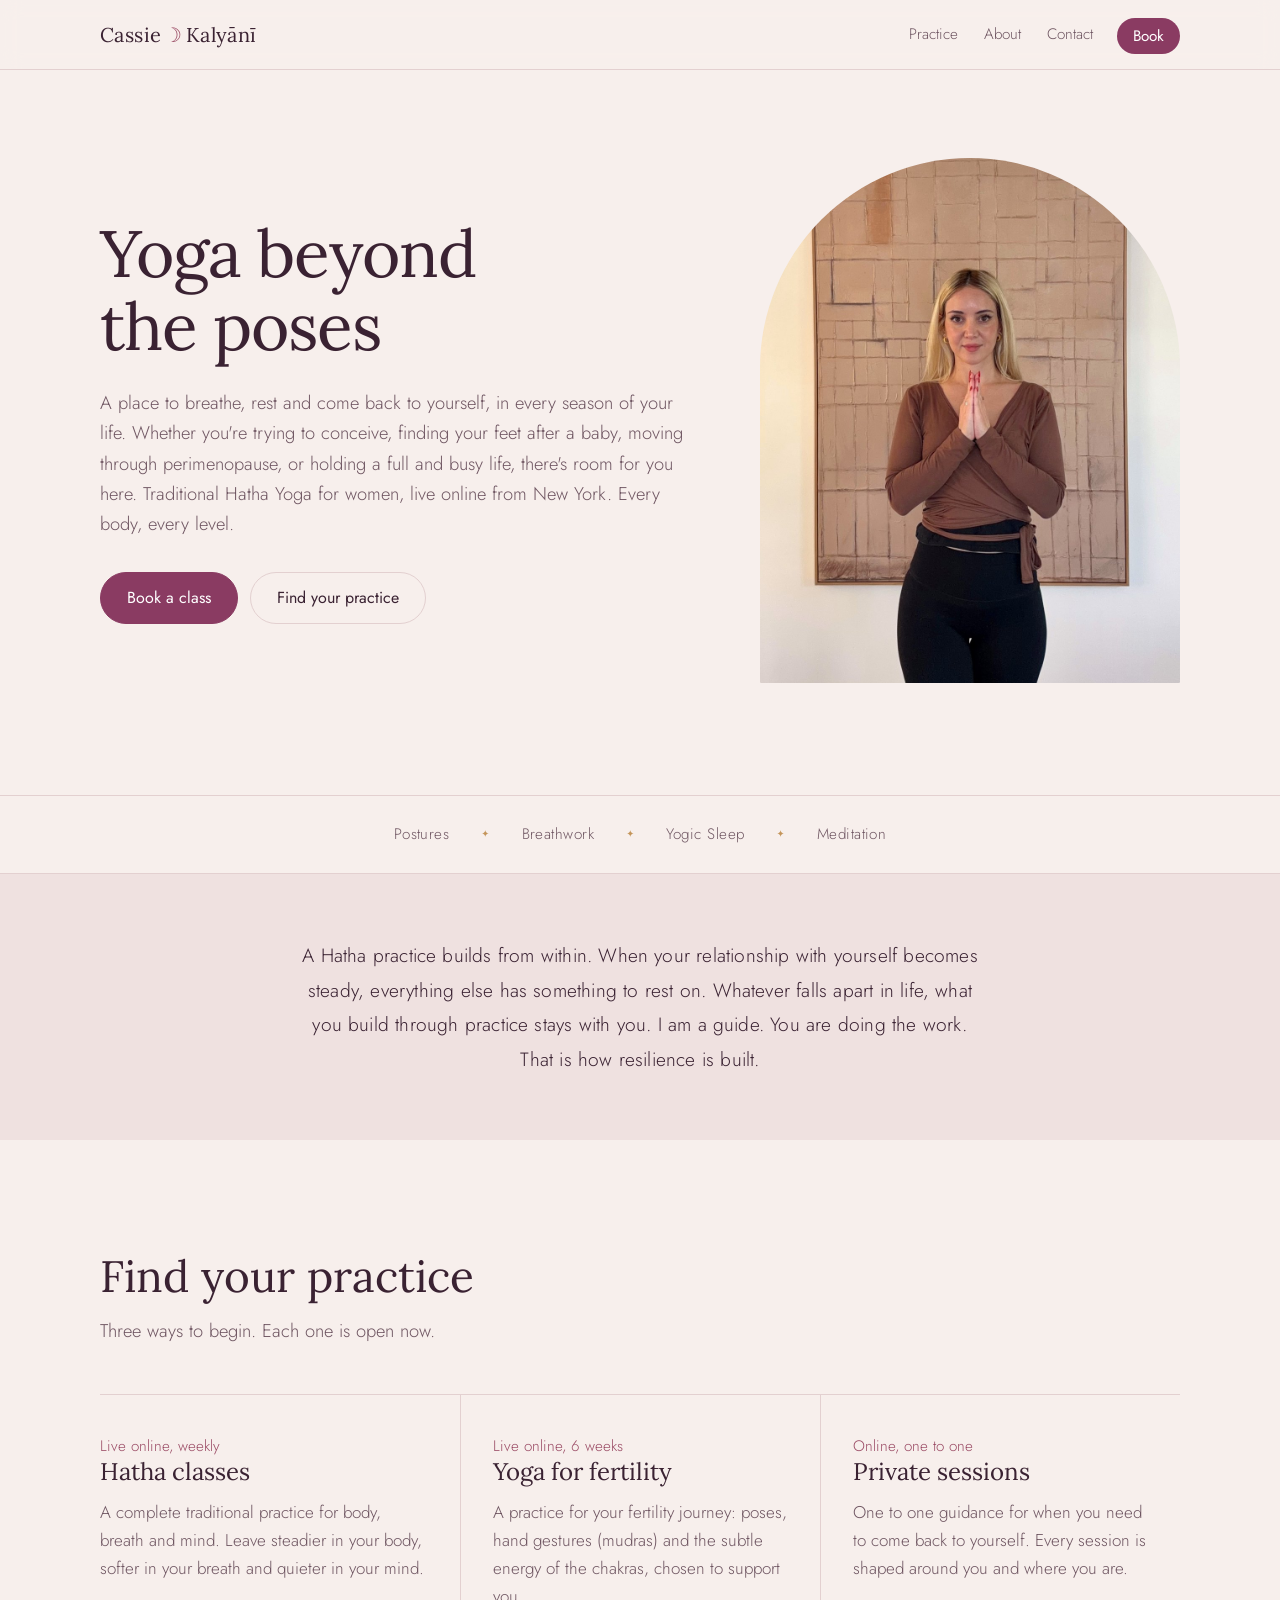
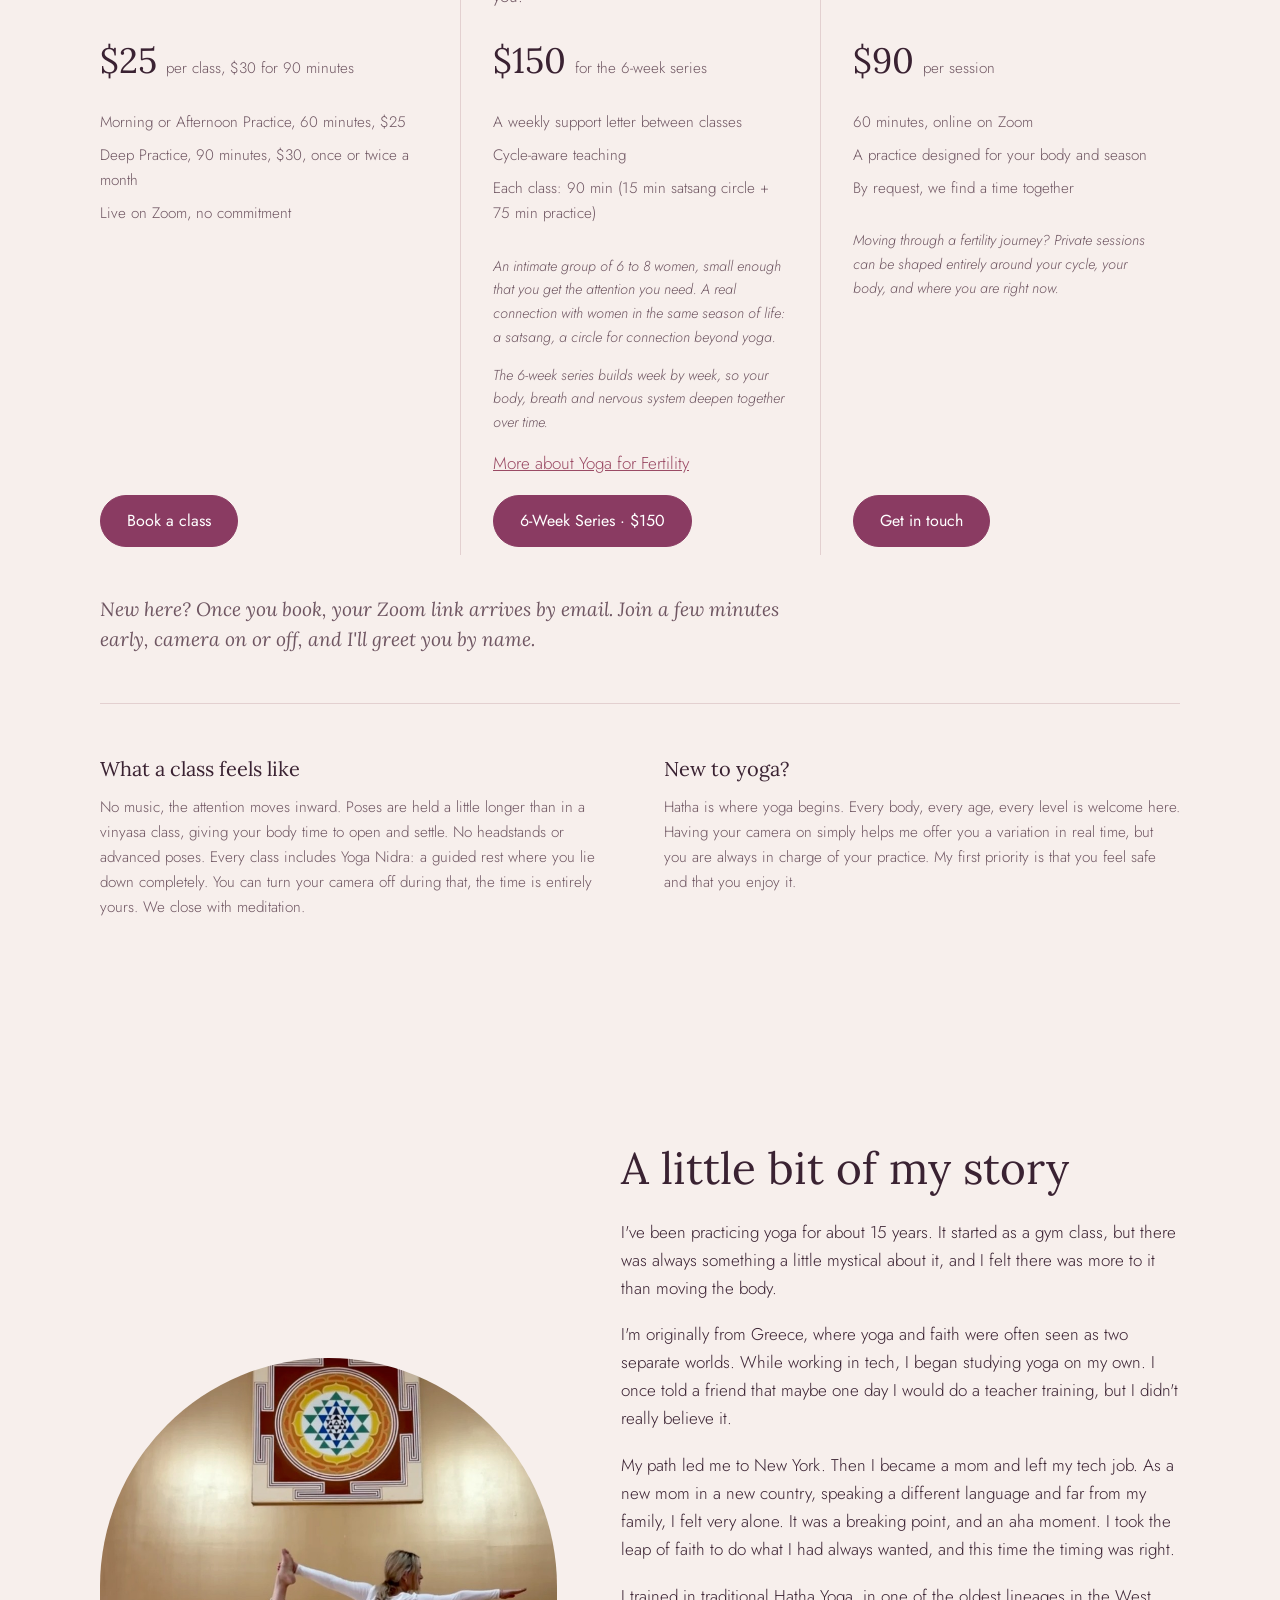
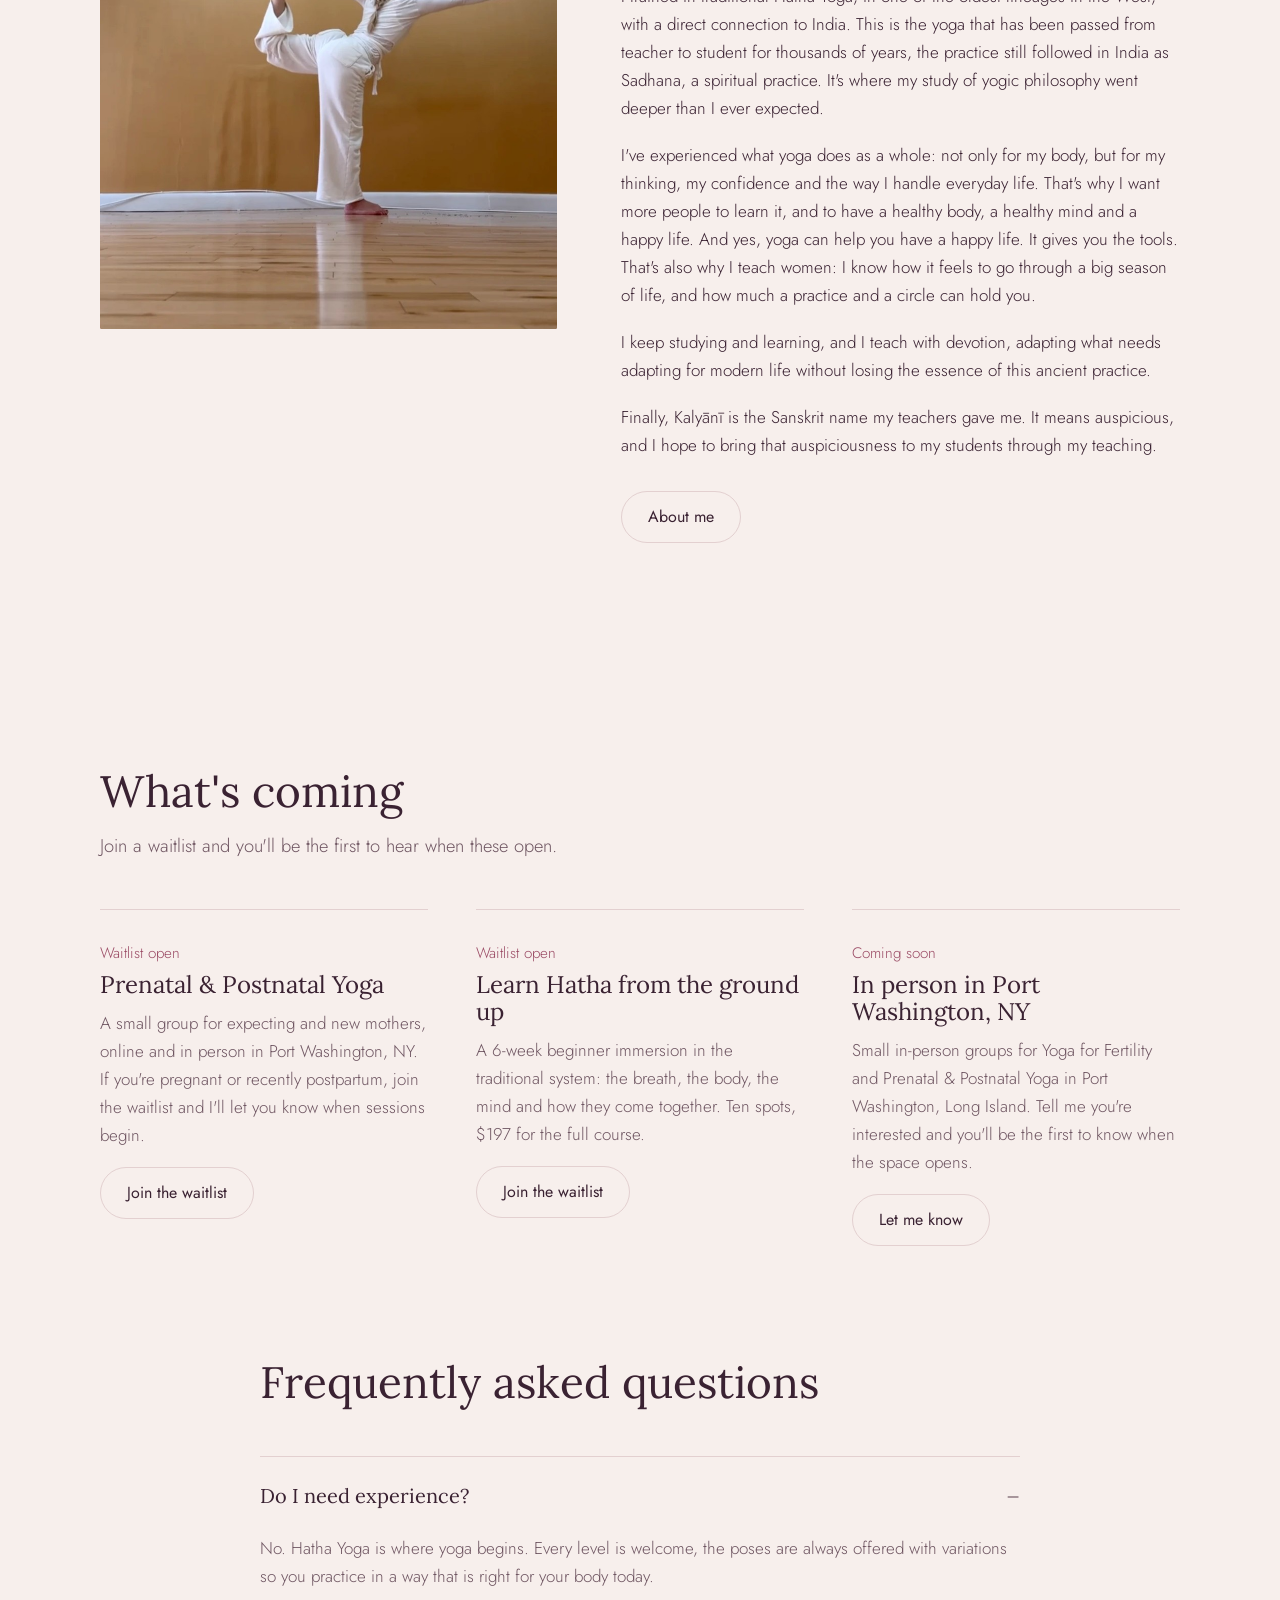
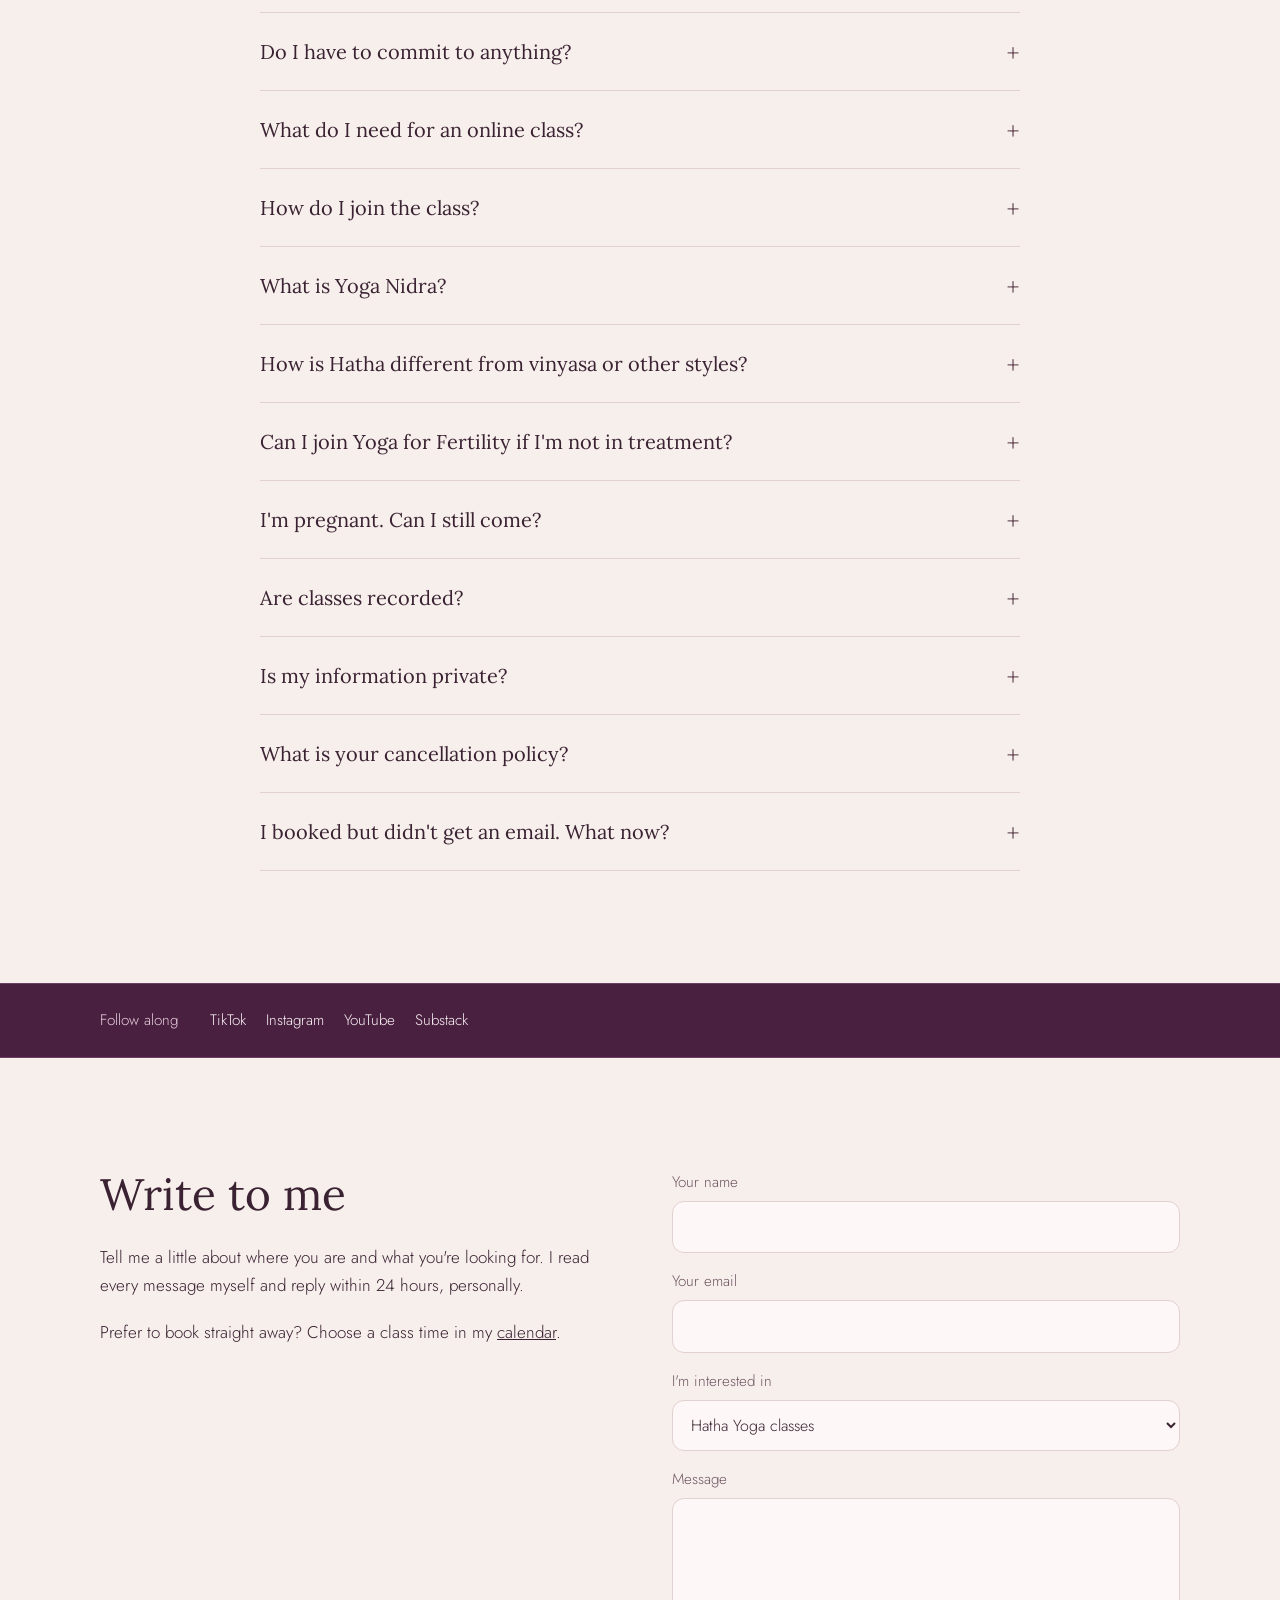
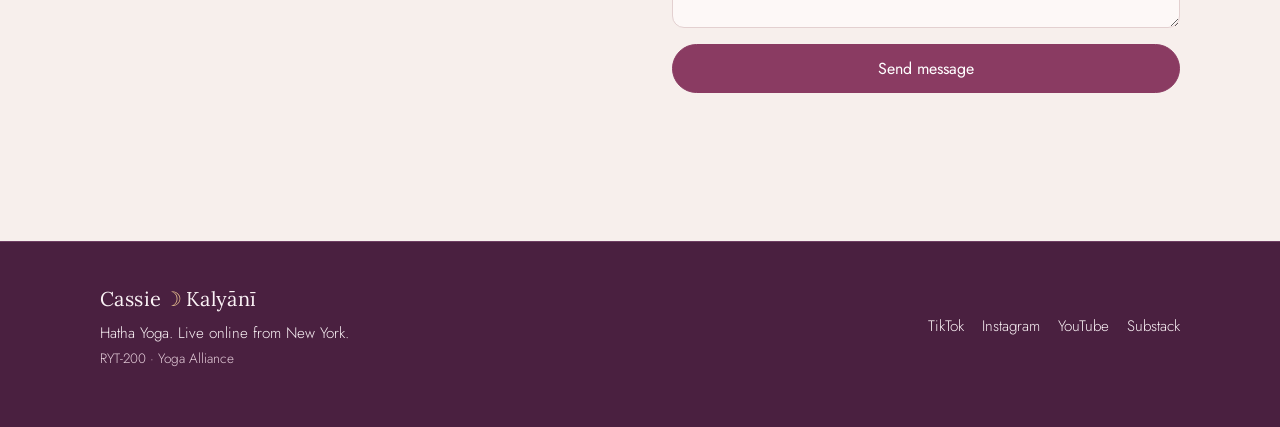
==== commit 3b16fab3: "Story: drop far from home Co-Authored-By: Claude Opus 5.5 <noreply@anthropic.com>" ====
--- a/index.html
+++ b/index.html
@@ -340,7 +340,7 @@
       <p>I'm originally from Greece, where yoga and faith were often seen as two separate worlds. While working in tech, I began studying yoga on my own. I once told a friend that maybe one day I would do a teacher training, but I didn't really believe it.</p>
       <p>My path led me to New York. Then I became a mom and left my tech job. As a new mom in a new country, speaking a different language and far from my family, I felt very alone. It was a breaking point, and an aha moment. I took the leap of faith to do what I had always wanted, and this time the timing was right.</p>
       <p>I trained in traditional Hatha Yoga, in one of the oldest lineages in the West, with a direct connection to India. This is the yoga that has been passed from teacher to student for thousands of years, the practice still followed in India as Sadhana, a spiritual practice. It's where my study of yogic philosophy went deeper than I ever expected.</p>
-      <p>I've experienced what yoga does as a whole: not only for my body, but for my thinking, my confidence and the way I handle everyday life. That's why I want more people to learn it, and to have a healthy body, a healthy mind and a happy life. And yes, yoga can help you have a happy life. It gives you the tools. That's also why I teach women: I know how it feels to go through a big season of life far from home, and how much a practice and a circle can hold you.</p>
+      <p>I've experienced what yoga does as a whole: not only for my body, but for my thinking, my confidence and the way I handle everyday life. That's why I want more people to learn it, and to have a healthy body, a healthy mind and a happy life. And yes, yoga can help you have a happy life. It gives you the tools. That's also why I teach women: I know how it feels to go through a big season of life, and how much a practice and a circle can hold you.</p>
       <p>I keep studying and learning, and I teach with devotion, adapting what needs adapting for modern life without losing the essence of this ancient practice.</p>
       <p>Finally, Kalyānī is the Sanskrit name my teachers gave me. It means auspicious, and I hope to bring that auspiciousness to my students through my teaching.</p>
       <div class="btn-row"><a class="btn btn-ghost" href="about.html">About me</a></div>
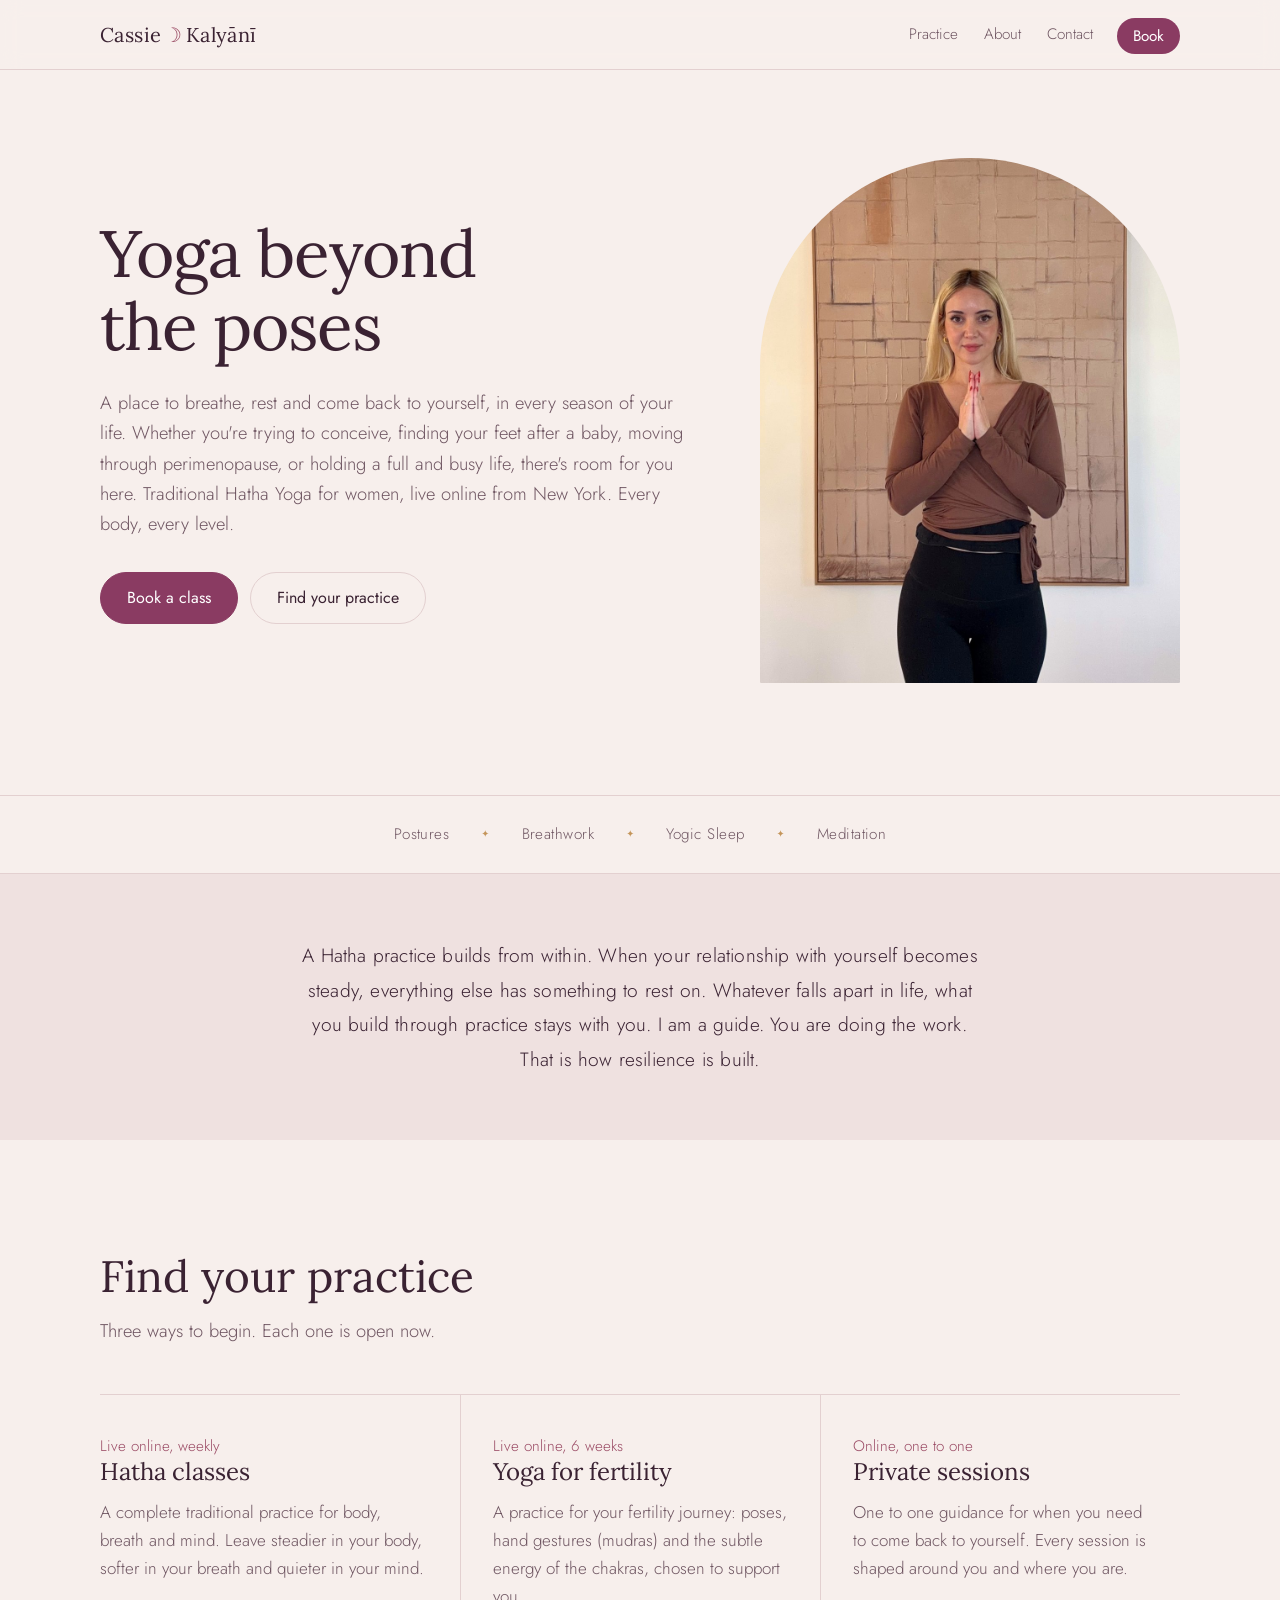
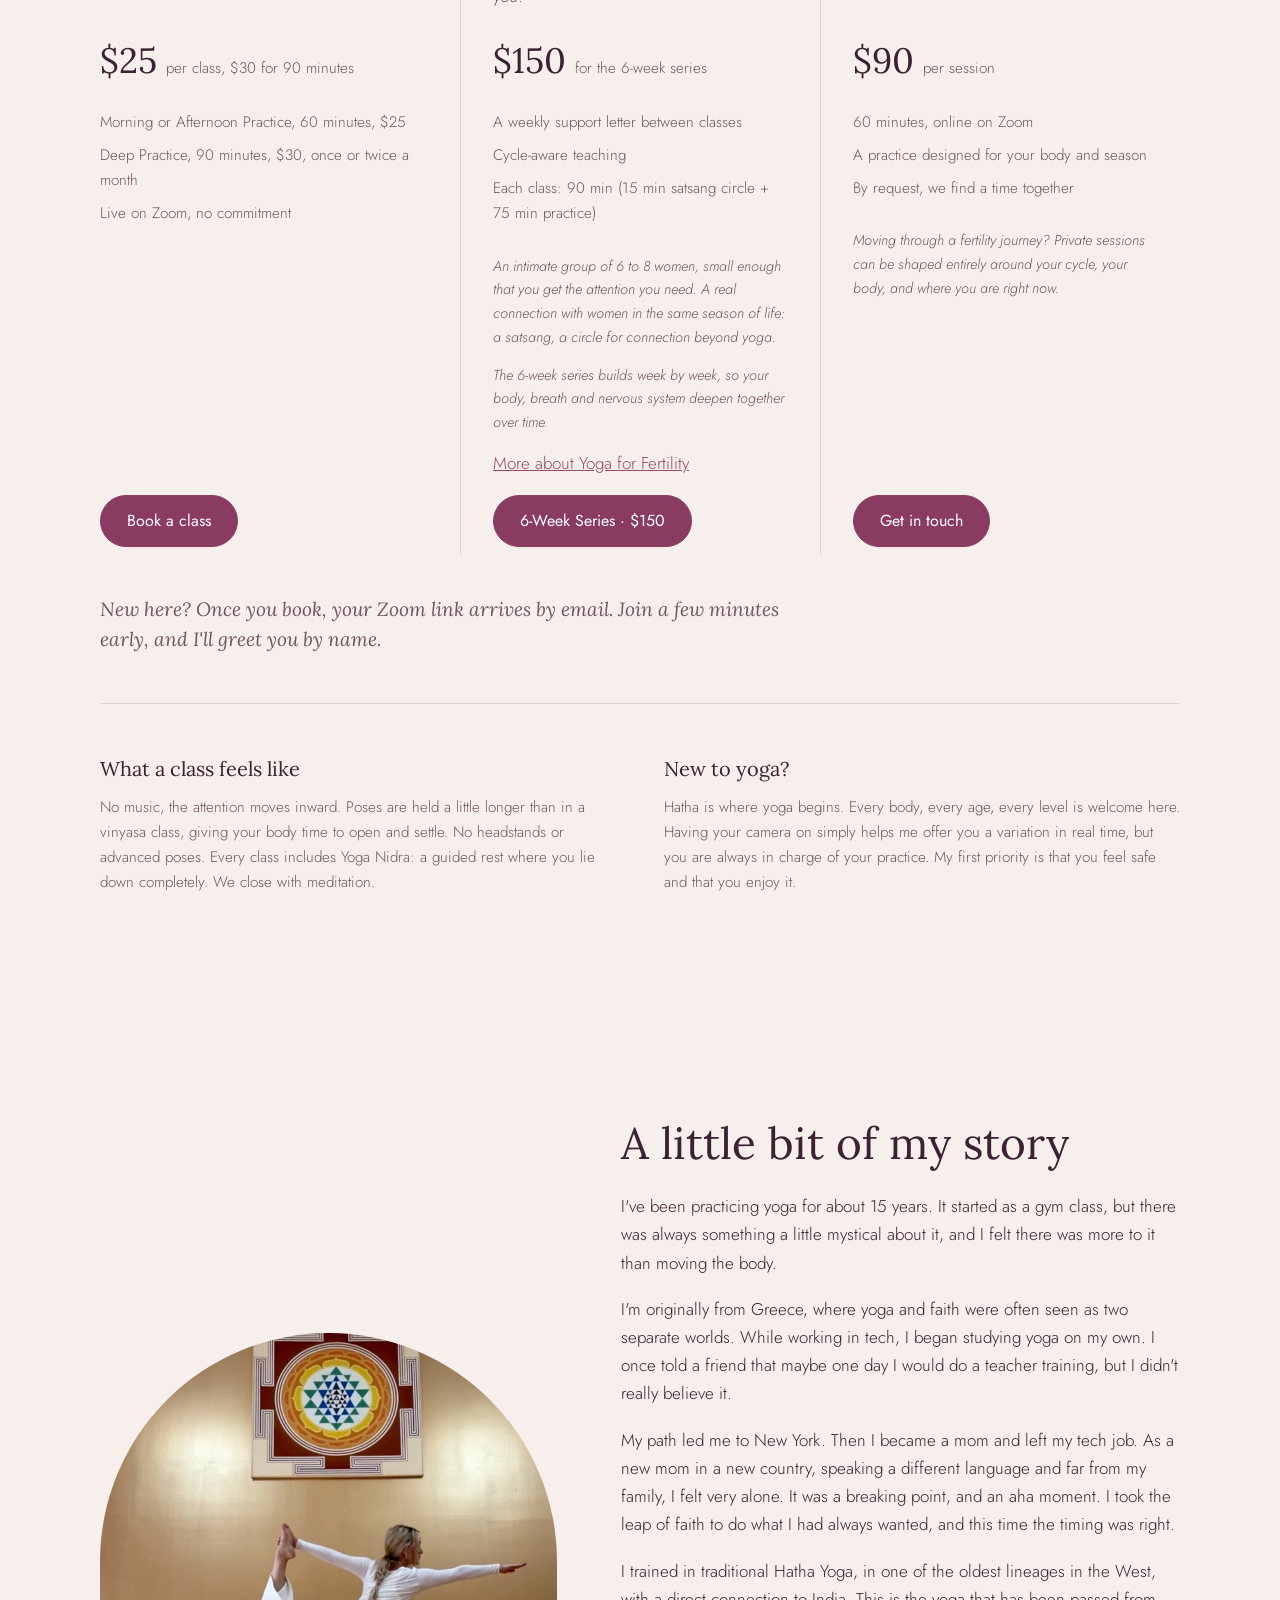
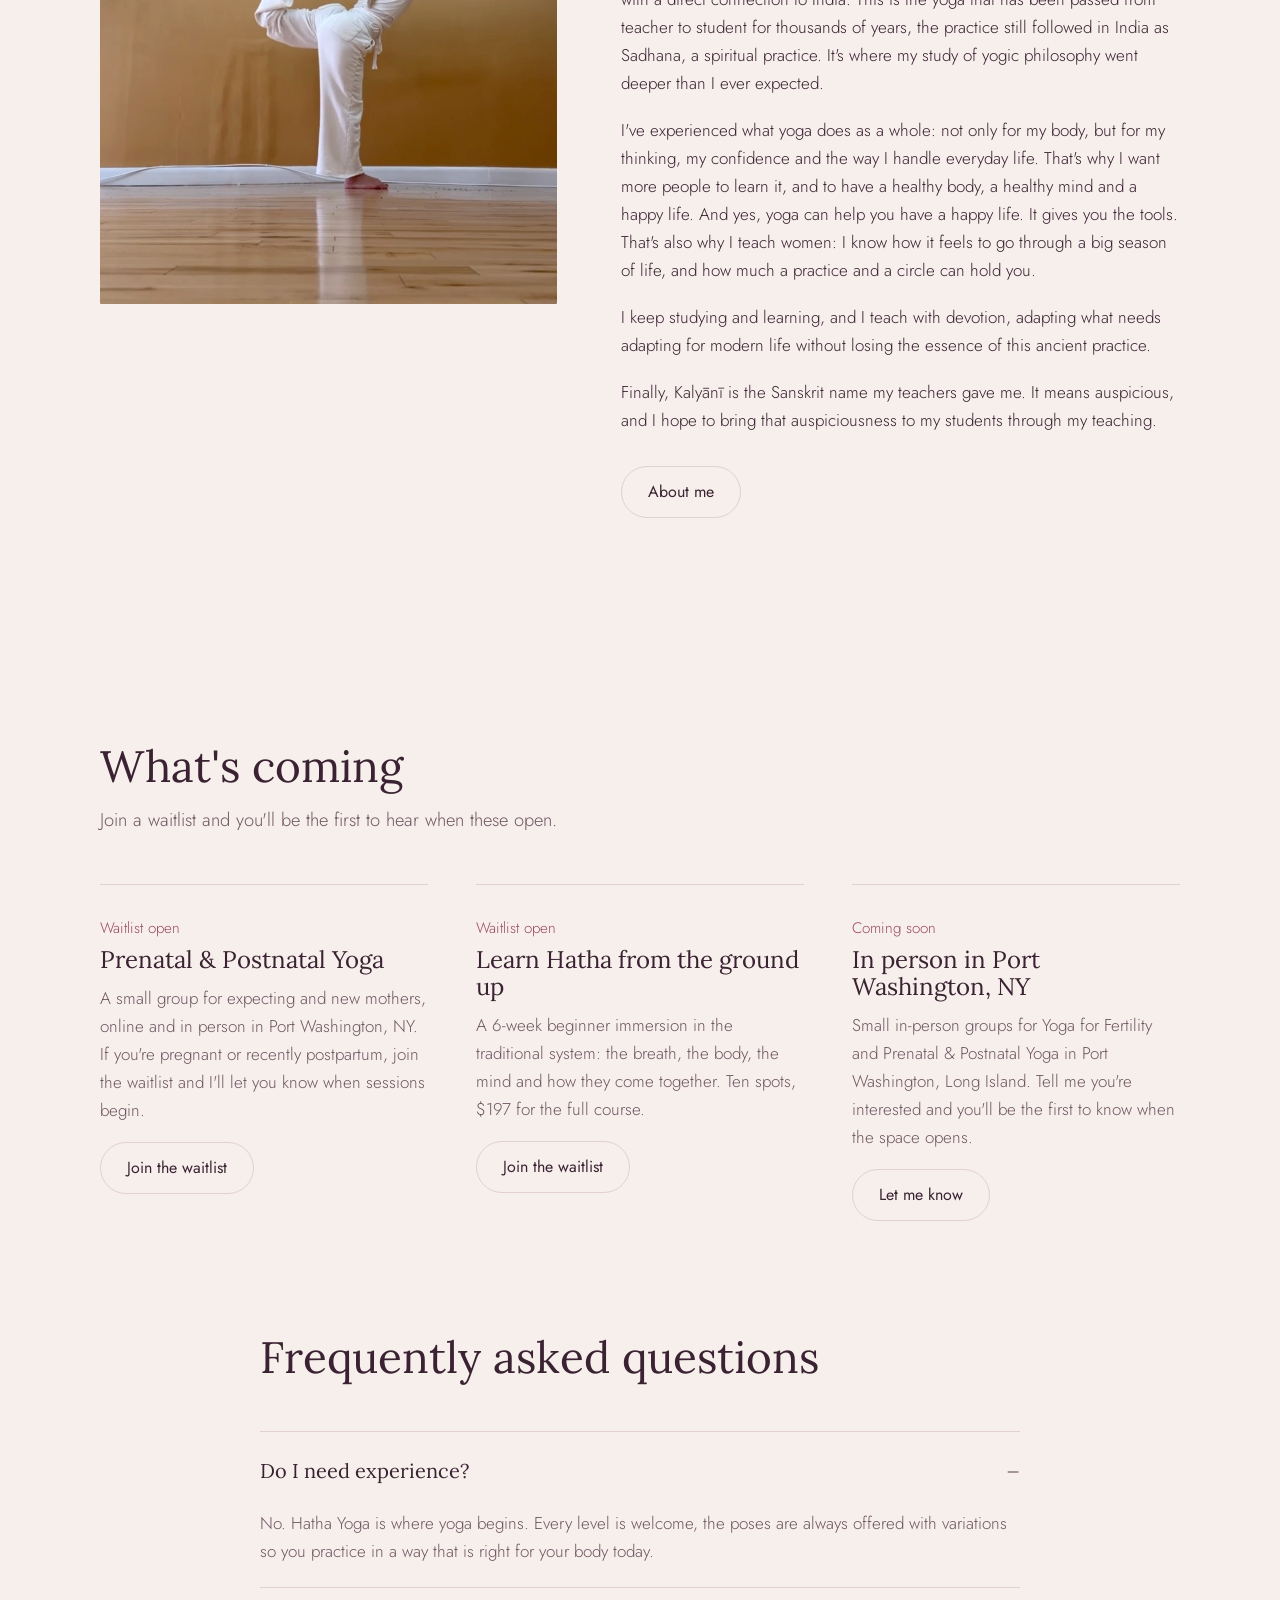
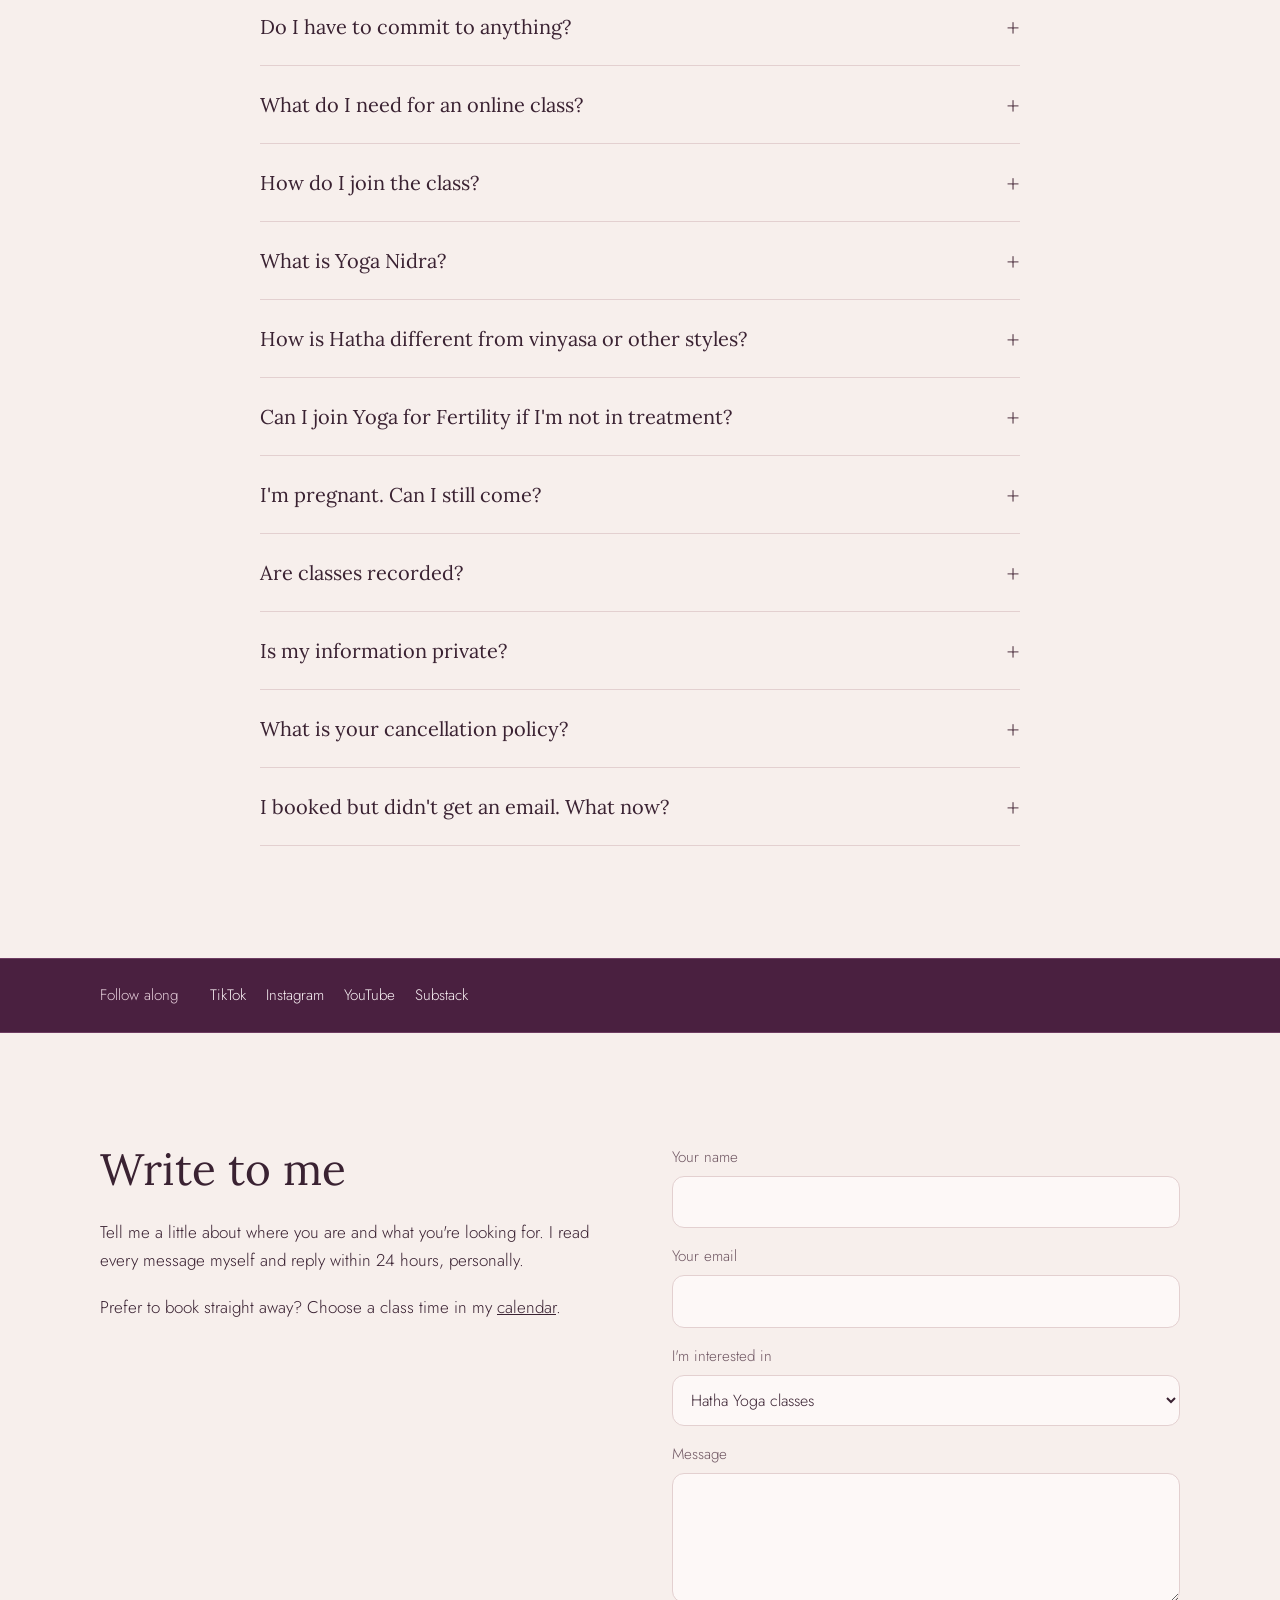
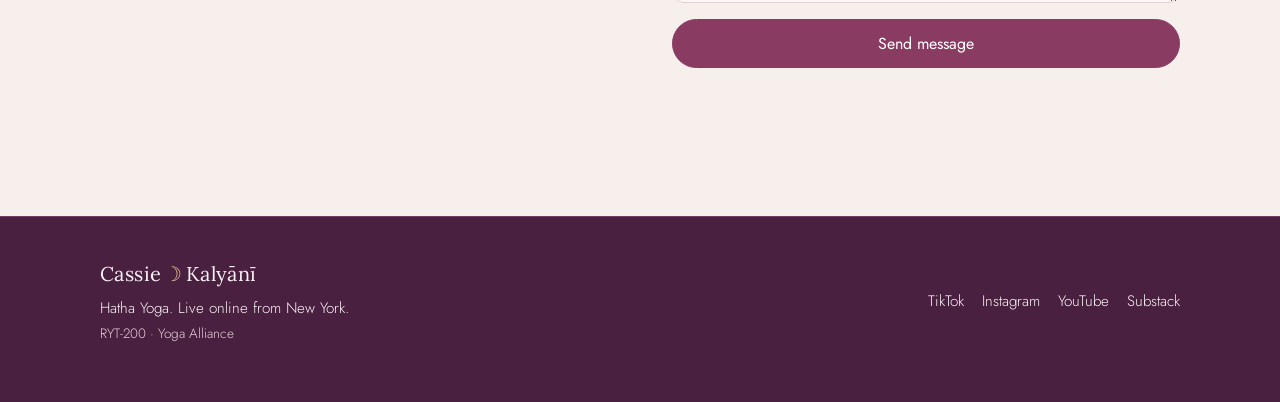
==== commit 5198aa76: "Camera wording: encourage camera on, no Yoga Nidra hints Co-Authored-By: Claude Opus 5.5 <noreply@an" ====
--- a/index.html
+++ b/index.html
@@ -304,12 +304,12 @@
       </div>
     </div>
 
-    <p class="new-here">New here? Once you book, your Zoom link arrives by email. Join a few minutes early, camera on or off, and I&#39;ll greet you by name.</p>
+    <p class="new-here">New here? Once you book, your Zoom link arrives by email. Join a few minutes early, and I&#39;ll greet you by name.</p>
 
     <div class="expect">
       <div class="expect-block">
         <h4>What a class feels like</h4>
-        <p>No music, the attention moves inward. Poses are held a little longer than in a vinyasa class, giving your body time to open and settle. No headstands or advanced poses. Every class includes Yoga Nidra: a guided rest where you lie down completely. You can turn your camera off during that, the time is entirely yours. We close with meditation.</p>
+        <p>No music, the attention moves inward. Poses are held a little longer than in a vinyasa class, giving your body time to open and settle. No headstands or advanced poses. Every class includes Yoga Nidra: a guided rest where you lie down completely. We close with meditation.</p>
       </div>
       <div class="expect-block">
         <h4>New to yoga?</h4>
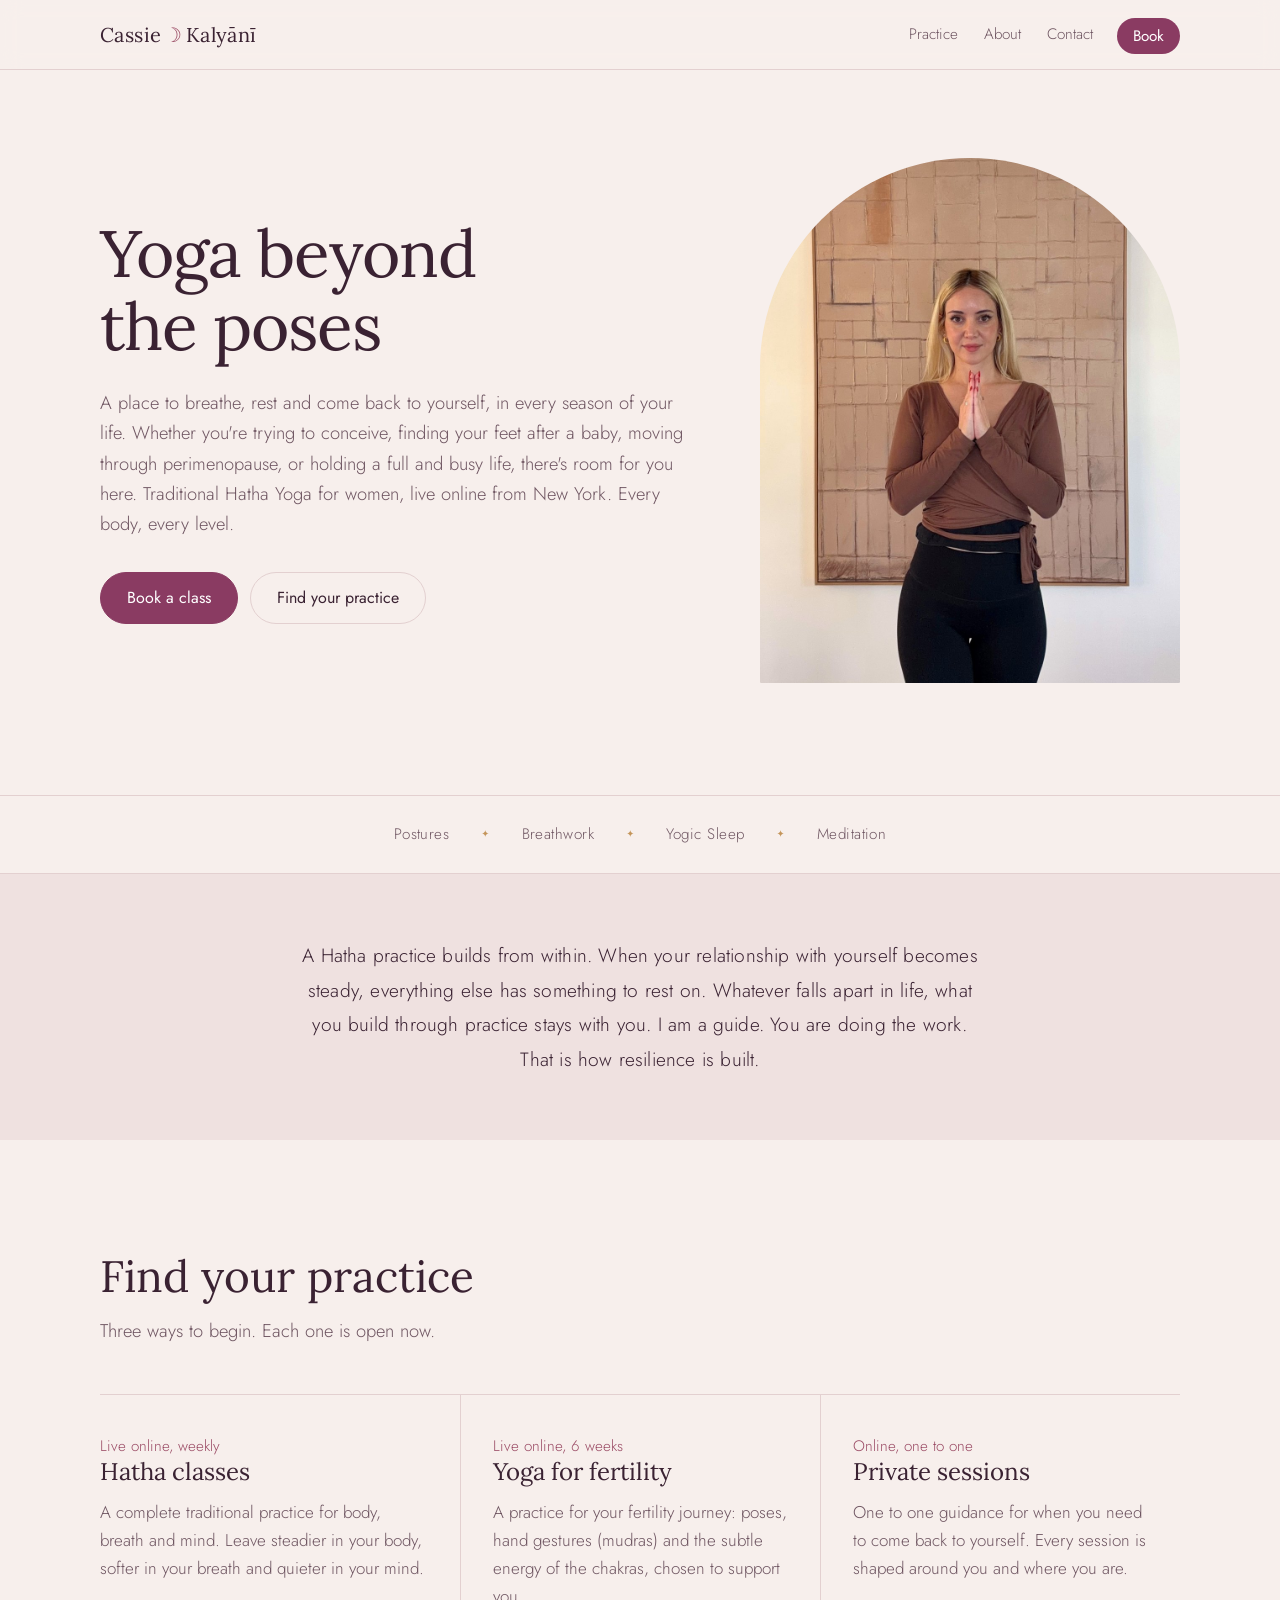
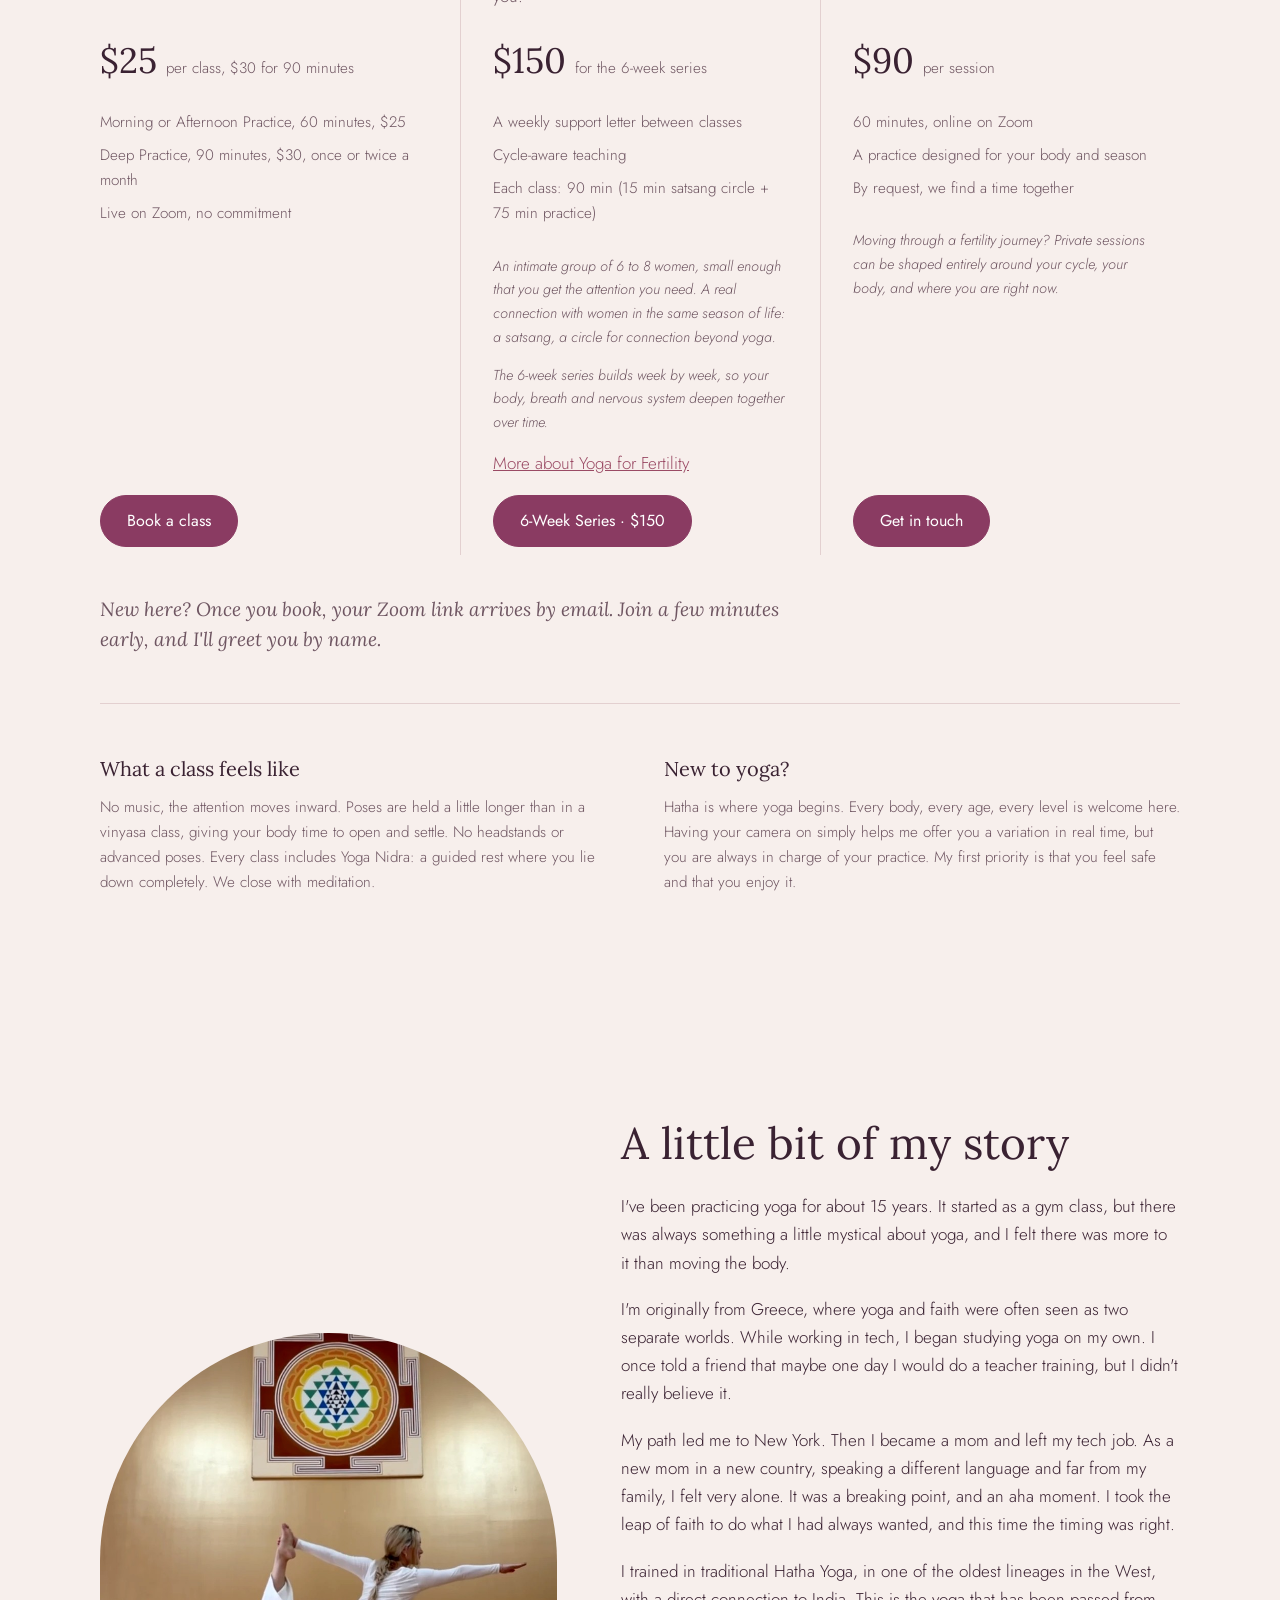
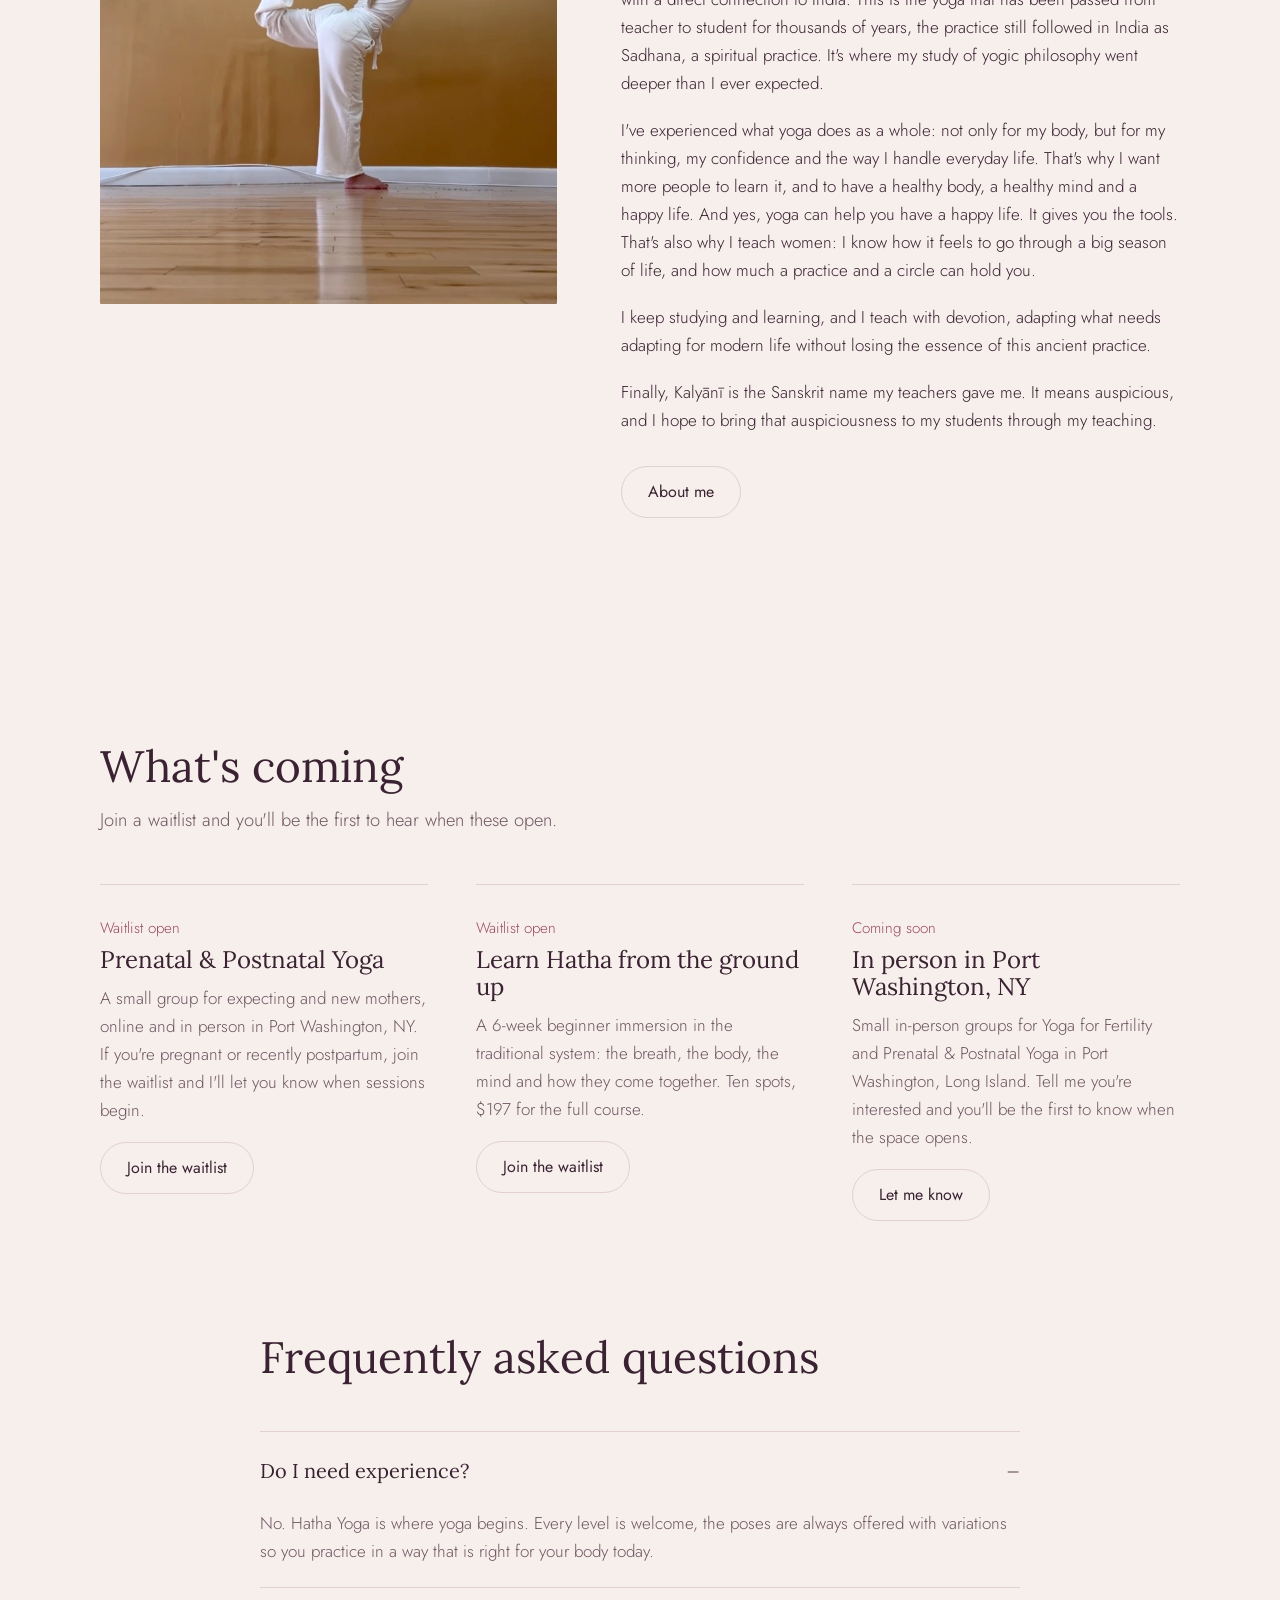
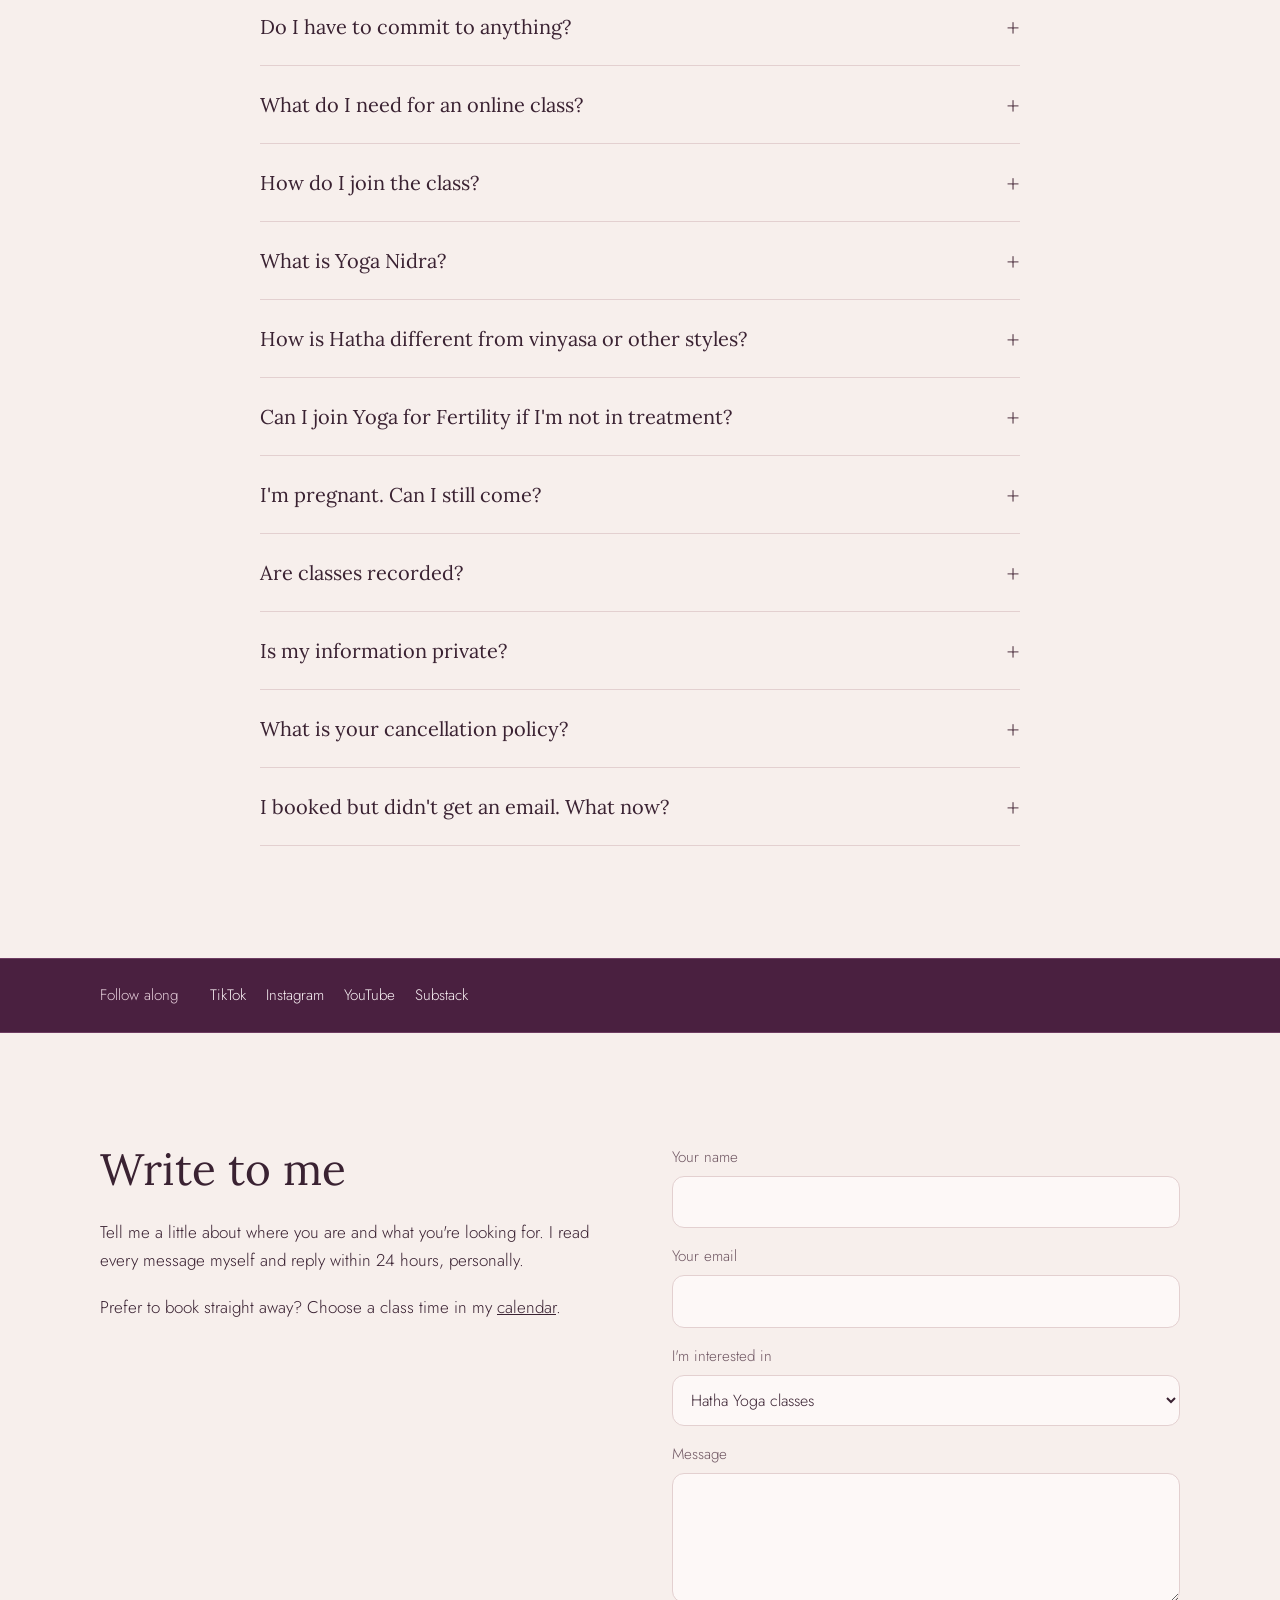
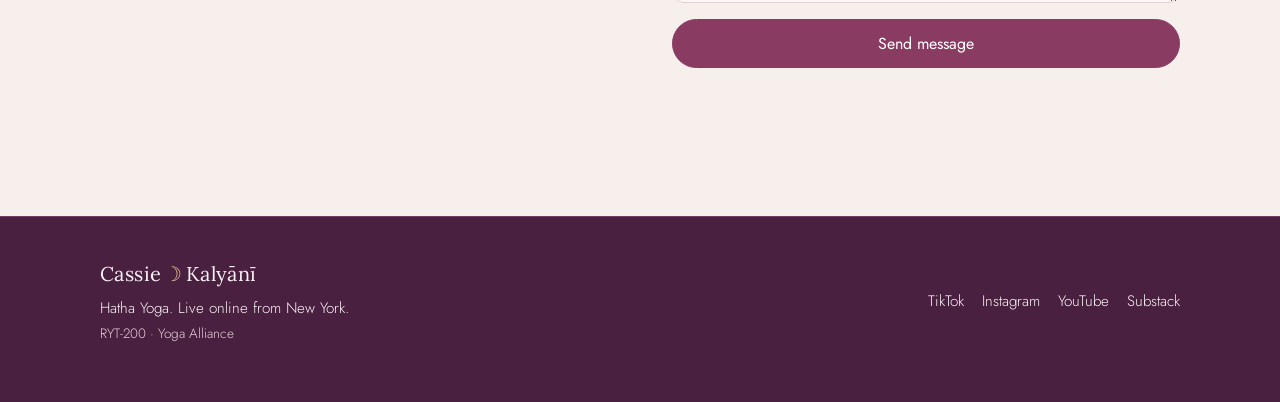
==== commit f061a603: "Ready to begin heading, Try it first, clearer story line Co-Authored-By: Claude Opus 5.5 <noreply@an" ====
--- a/index.html
+++ b/index.html
@@ -152,7 +152,7 @@
               "name": "Yoga for Fertility, 6-week series",
               "price": "150",
               "priceCurrency": "USD",
-              "url": "https://app.acuityscheduling.com/schedule.php?owner=40610450&appointmentType=99314968",
+              "url": "https://app.acuityscheduling.com/schedule.php?owner=40610450&appointmentType=100786173",
               "itemOffered": {
                 "@type": "Service",
                 "name": "Yoga for Fertility 6-week series",
@@ -279,7 +279,7 @@
           <p style="margin:4px 0 18px"><a href="yoga-for-fertility.html" style="color:var(--seaglass)">More about Yoga for Fertility</a></p>
         </div>
         <div class="door-cta">
-          <a class="btn btn-moon" href="https://app.acuityscheduling.com/schedule.php?owner=40610450&appointmentType=99314968" target="_blank" rel="noopener">6-Week Series · $150</a>
+          <a class="btn btn-moon" href="https://app.acuityscheduling.com/schedule.php?owner=40610450&appointmentType=100786173" target="_blank" rel="noopener">6-Week Series · $150</a>
         </div>
       </div>
 
@@ -336,7 +336,7 @@
     </div>
     <div class="prose">
       <h2>A little bit of my story</h2>
-      <p style="margin-top:24px">I've been practicing yoga for about 15 years. It started as a gym class, but there was always something a little mystical about it, and I felt there was more to it than moving the body.</p>
+      <p style="margin-top:24px">I've been practicing yoga for about 15 years. It started as a gym class, but there was always something a little mystical about yoga, and I felt there was more to it than moving the body.</p>
       <p>I'm originally from Greece, where yoga and faith were often seen as two separate worlds. While working in tech, I began studying yoga on my own. I once told a friend that maybe one day I would do a teacher training, but I didn't really believe it.</p>
       <p>My path led me to New York. Then I became a mom and left my tech job. As a new mom in a new country, speaking a different language and far from my family, I felt very alone. It was a breaking point, and an aha moment. I took the leap of faith to do what I had always wanted, and this time the timing was right.</p>
       <p>I trained in traditional Hatha Yoga, in one of the oldest lineages in the West, with a direct connection to India. This is the yoga that has been passed from teacher to student for thousands of years, the practice still followed in India as Sadhana, a spiritual practice. It's where my study of yogic philosophy went deeper than I ever expected.</p>
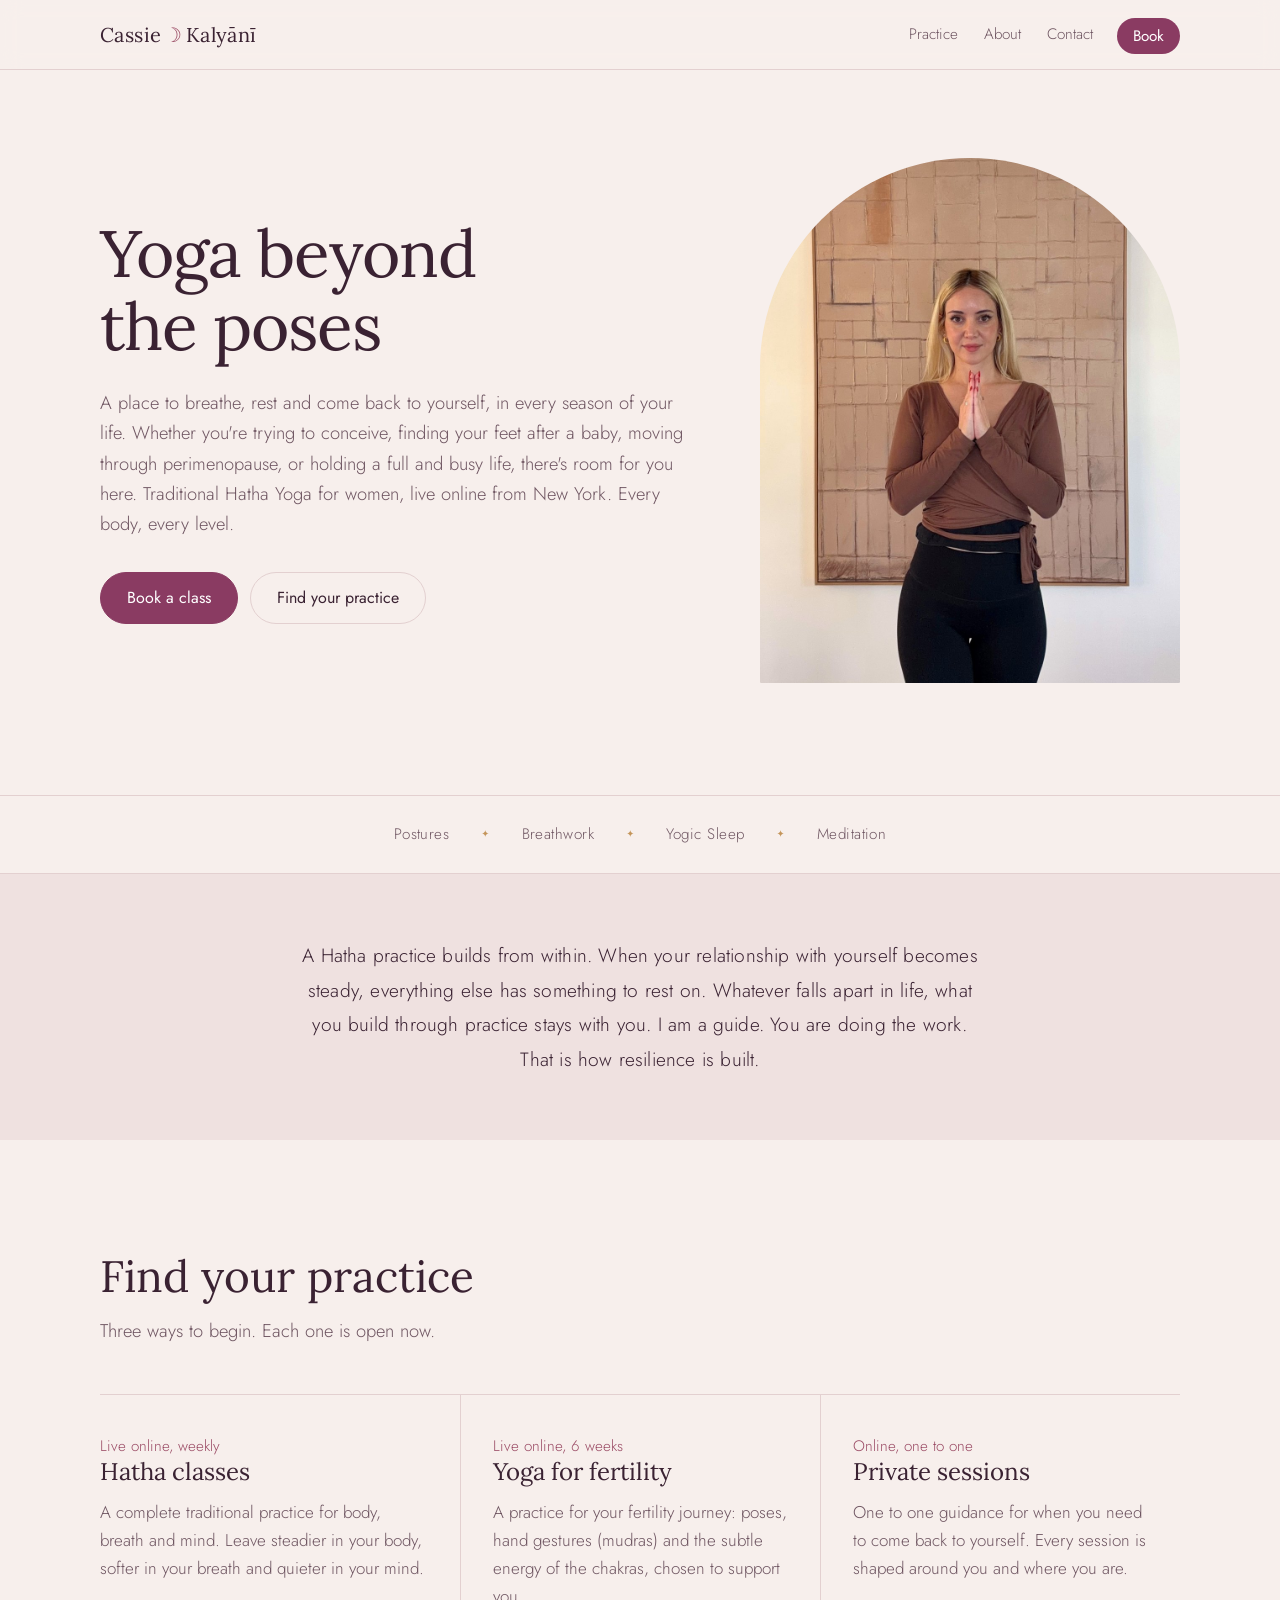
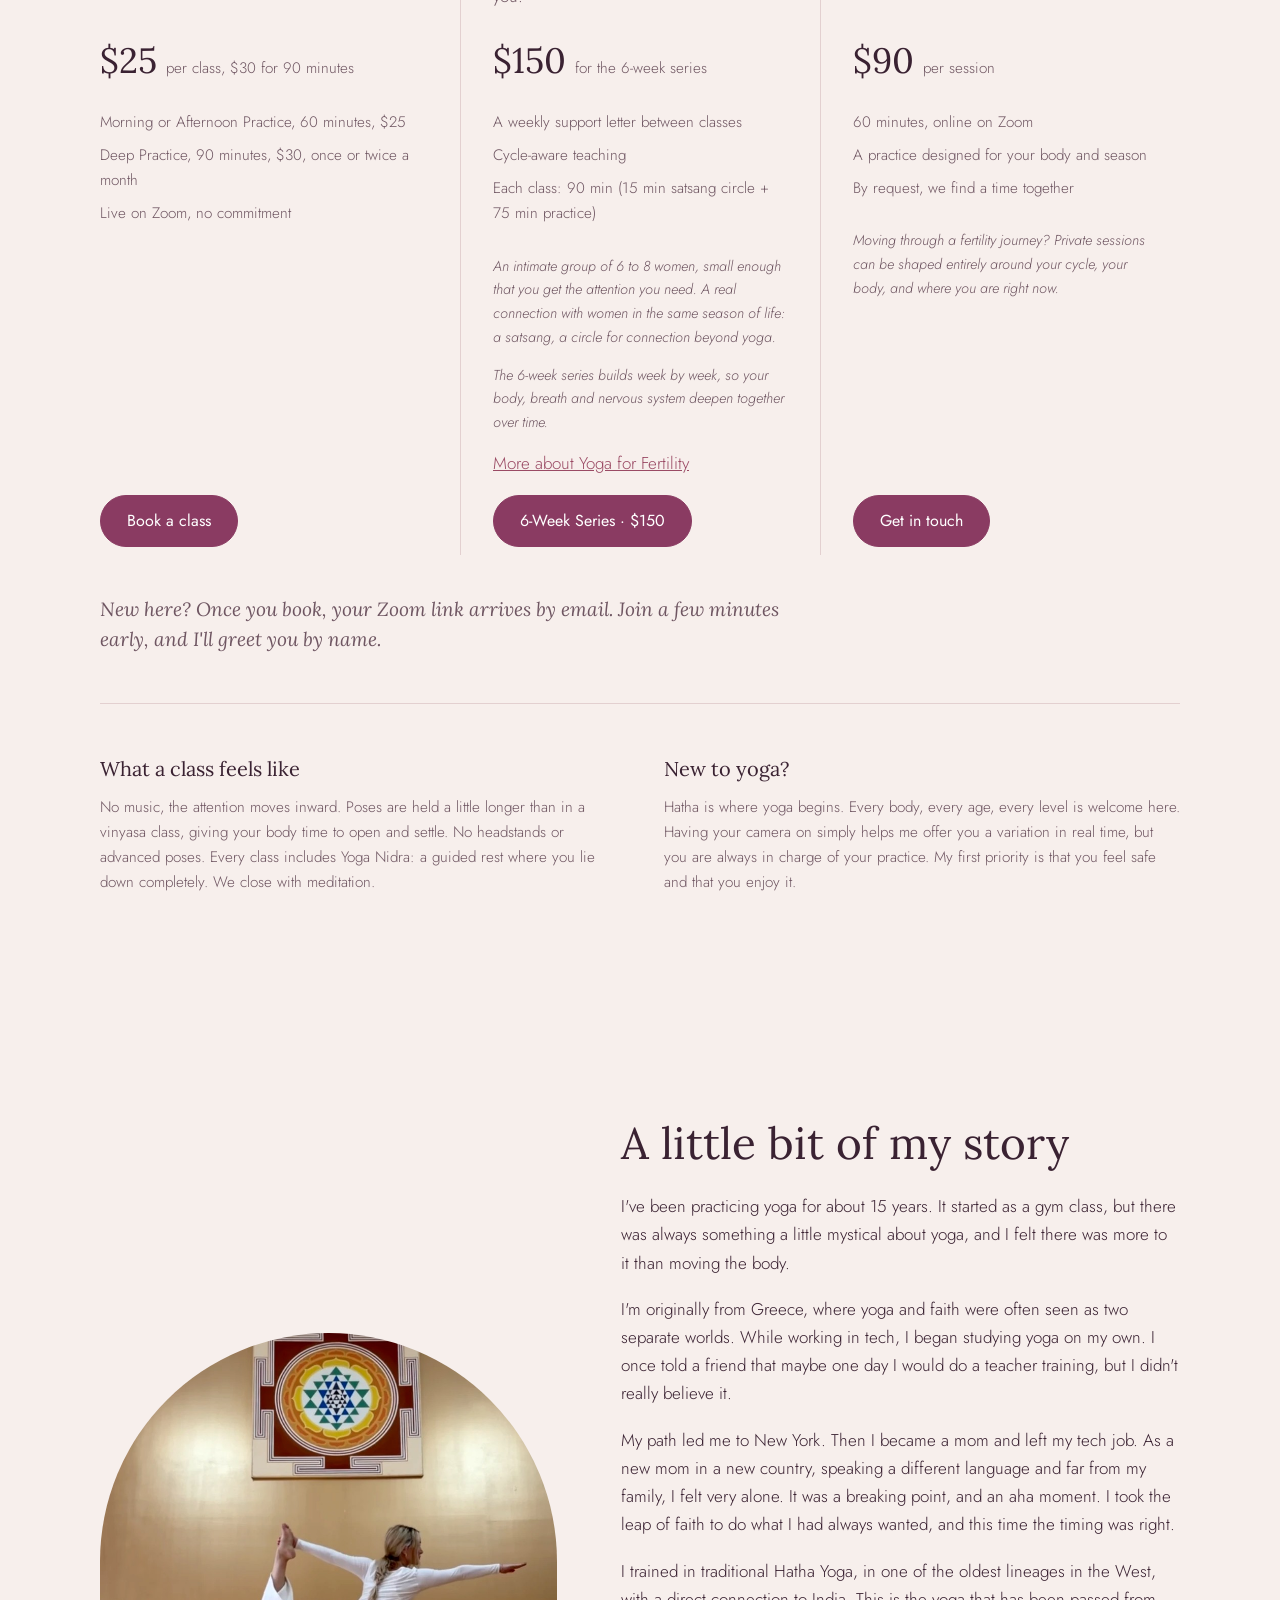
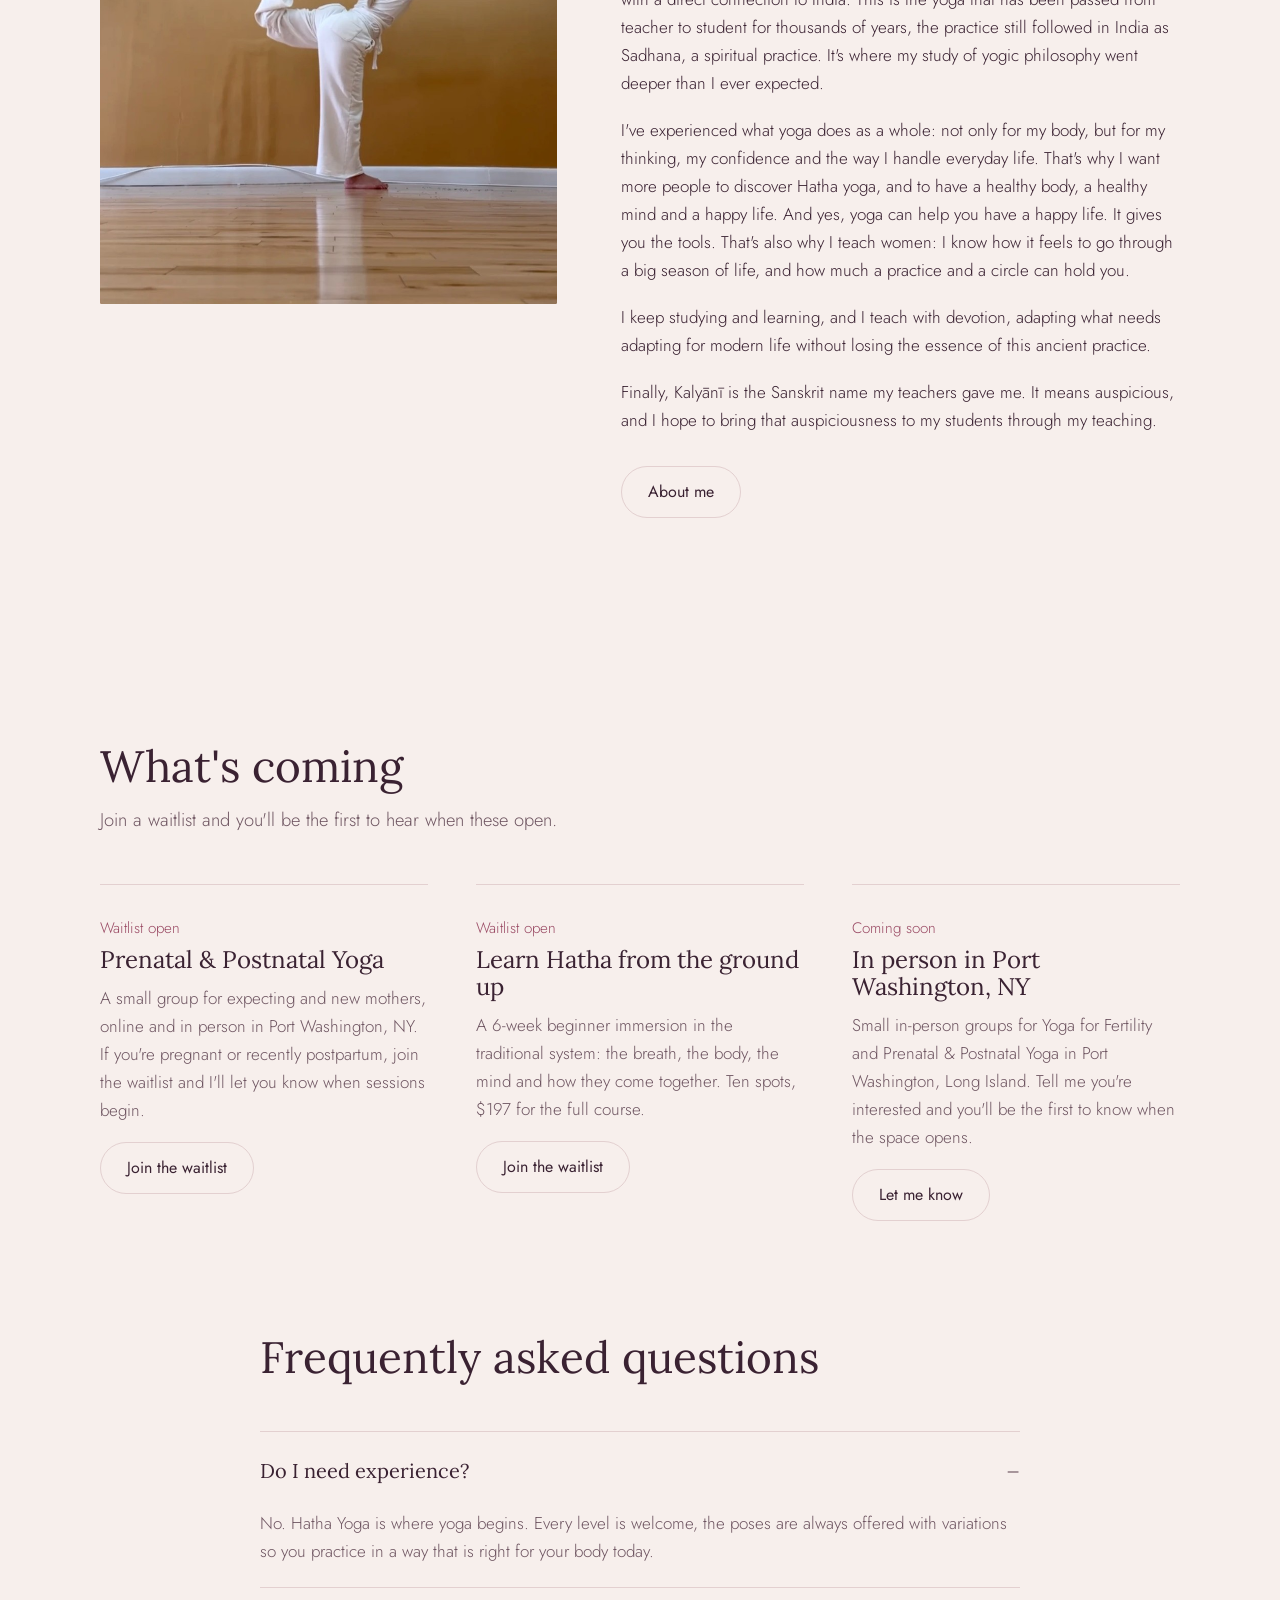
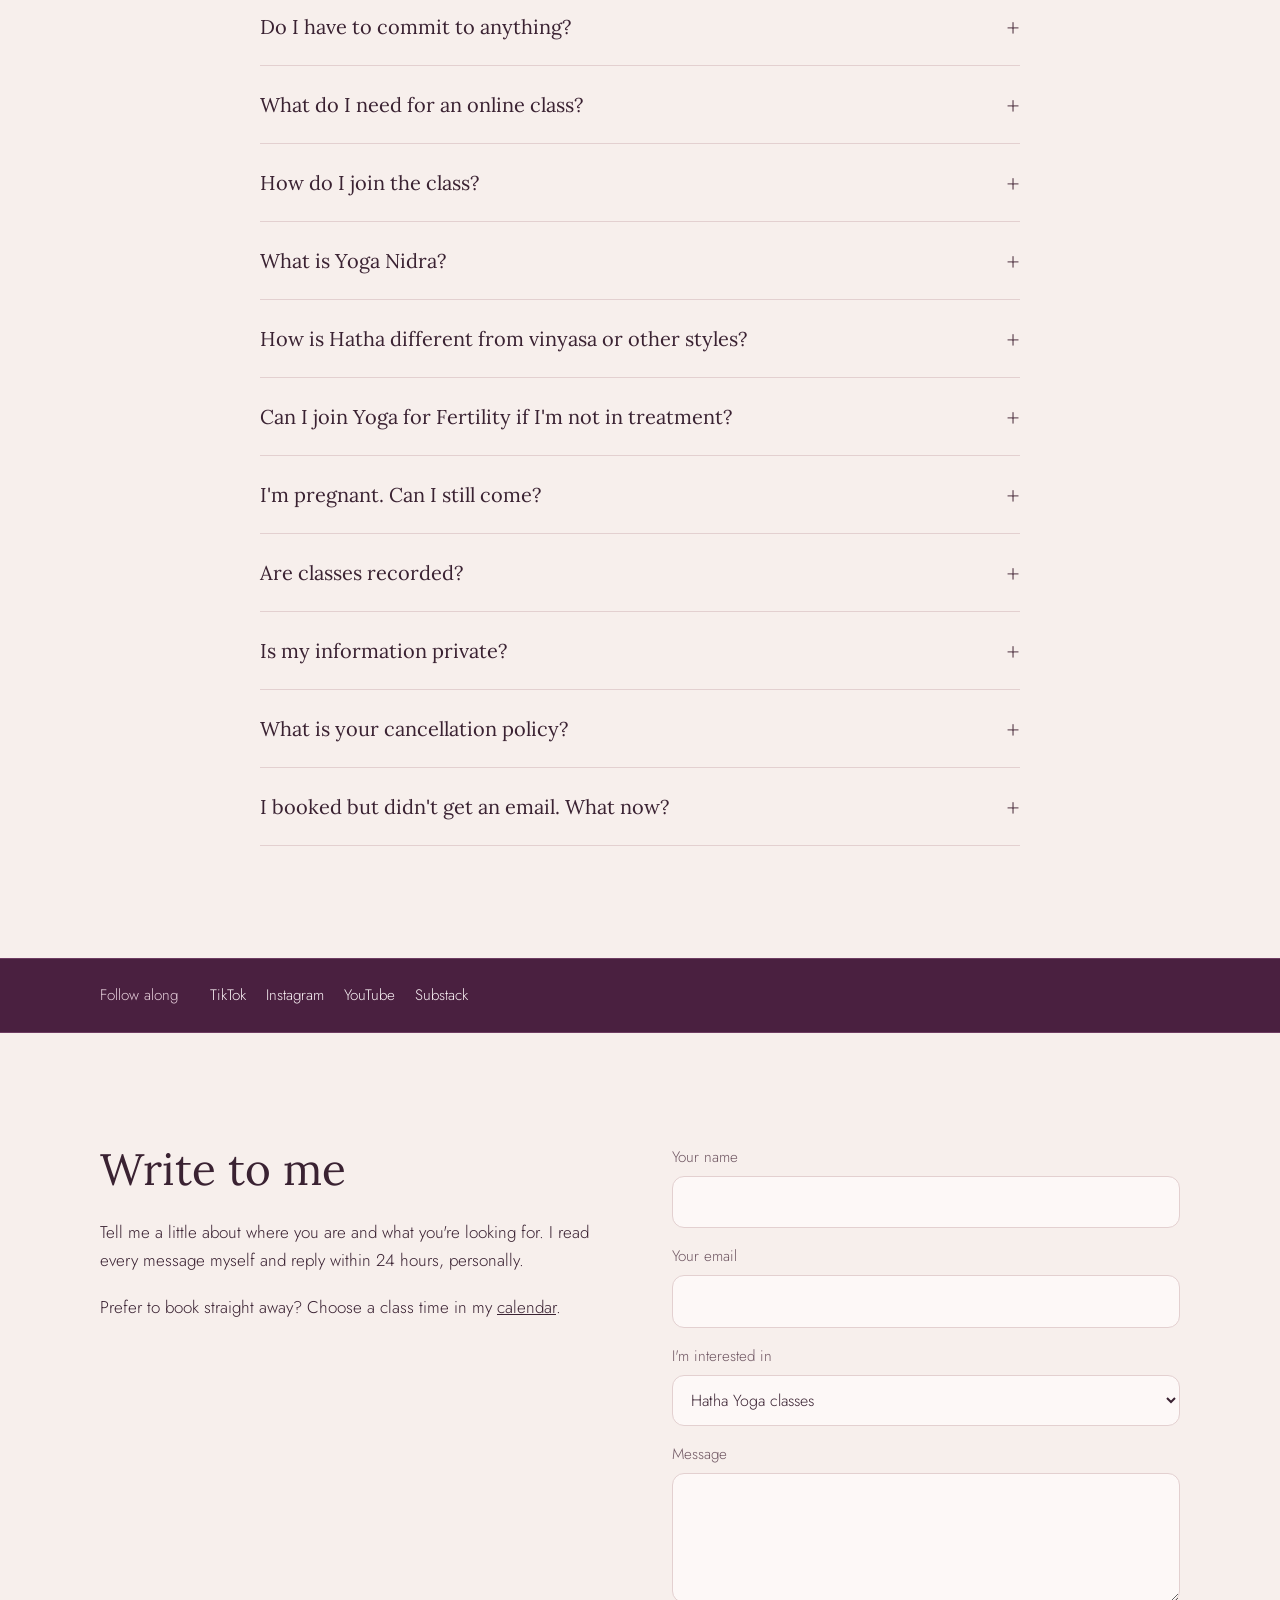
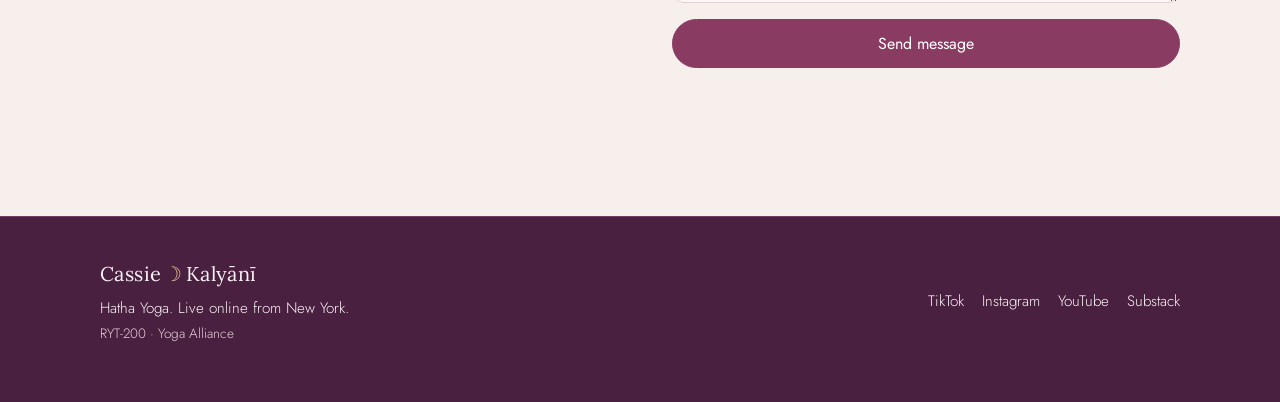
==== commit 14aa8dfa: "Story: discover Hatha yoga Co-Authored-By: Claude Opus 5.5 <noreply@anthropic.com>" ====
--- a/index.html
+++ b/index.html
@@ -340,7 +340,7 @@
       <p>I'm originally from Greece, where yoga and faith were often seen as two separate worlds. While working in tech, I began studying yoga on my own. I once told a friend that maybe one day I would do a teacher training, but I didn't really believe it.</p>
       <p>My path led me to New York. Then I became a mom and left my tech job. As a new mom in a new country, speaking a different language and far from my family, I felt very alone. It was a breaking point, and an aha moment. I took the leap of faith to do what I had always wanted, and this time the timing was right.</p>
       <p>I trained in traditional Hatha Yoga, in one of the oldest lineages in the West, with a direct connection to India. This is the yoga that has been passed from teacher to student for thousands of years, the practice still followed in India as Sadhana, a spiritual practice. It's where my study of yogic philosophy went deeper than I ever expected.</p>
-      <p>I've experienced what yoga does as a whole: not only for my body, but for my thinking, my confidence and the way I handle everyday life. That's why I want more people to learn it, and to have a healthy body, a healthy mind and a happy life. And yes, yoga can help you have a happy life. It gives you the tools. That's also why I teach women: I know how it feels to go through a big season of life, and how much a practice and a circle can hold you.</p>
+      <p>I've experienced what yoga does as a whole: not only for my body, but for my thinking, my confidence and the way I handle everyday life. That's why I want more people to discover Hatha yoga, and to have a healthy body, a healthy mind and a happy life. And yes, yoga can help you have a happy life. It gives you the tools. That's also why I teach women: I know how it feels to go through a big season of life, and how much a practice and a circle can hold you.</p>
       <p>I keep studying and learning, and I teach with devotion, adapting what needs adapting for modern life without losing the essence of this ancient practice.</p>
       <p>Finally, Kalyānī is the Sanskrit name my teachers gave me. It means auspicious, and I hope to bring that auspiciousness to my students through my teaching.</p>
       <div class="btn-row"><a class="btn btn-ghost" href="about.html">About me</a></div>
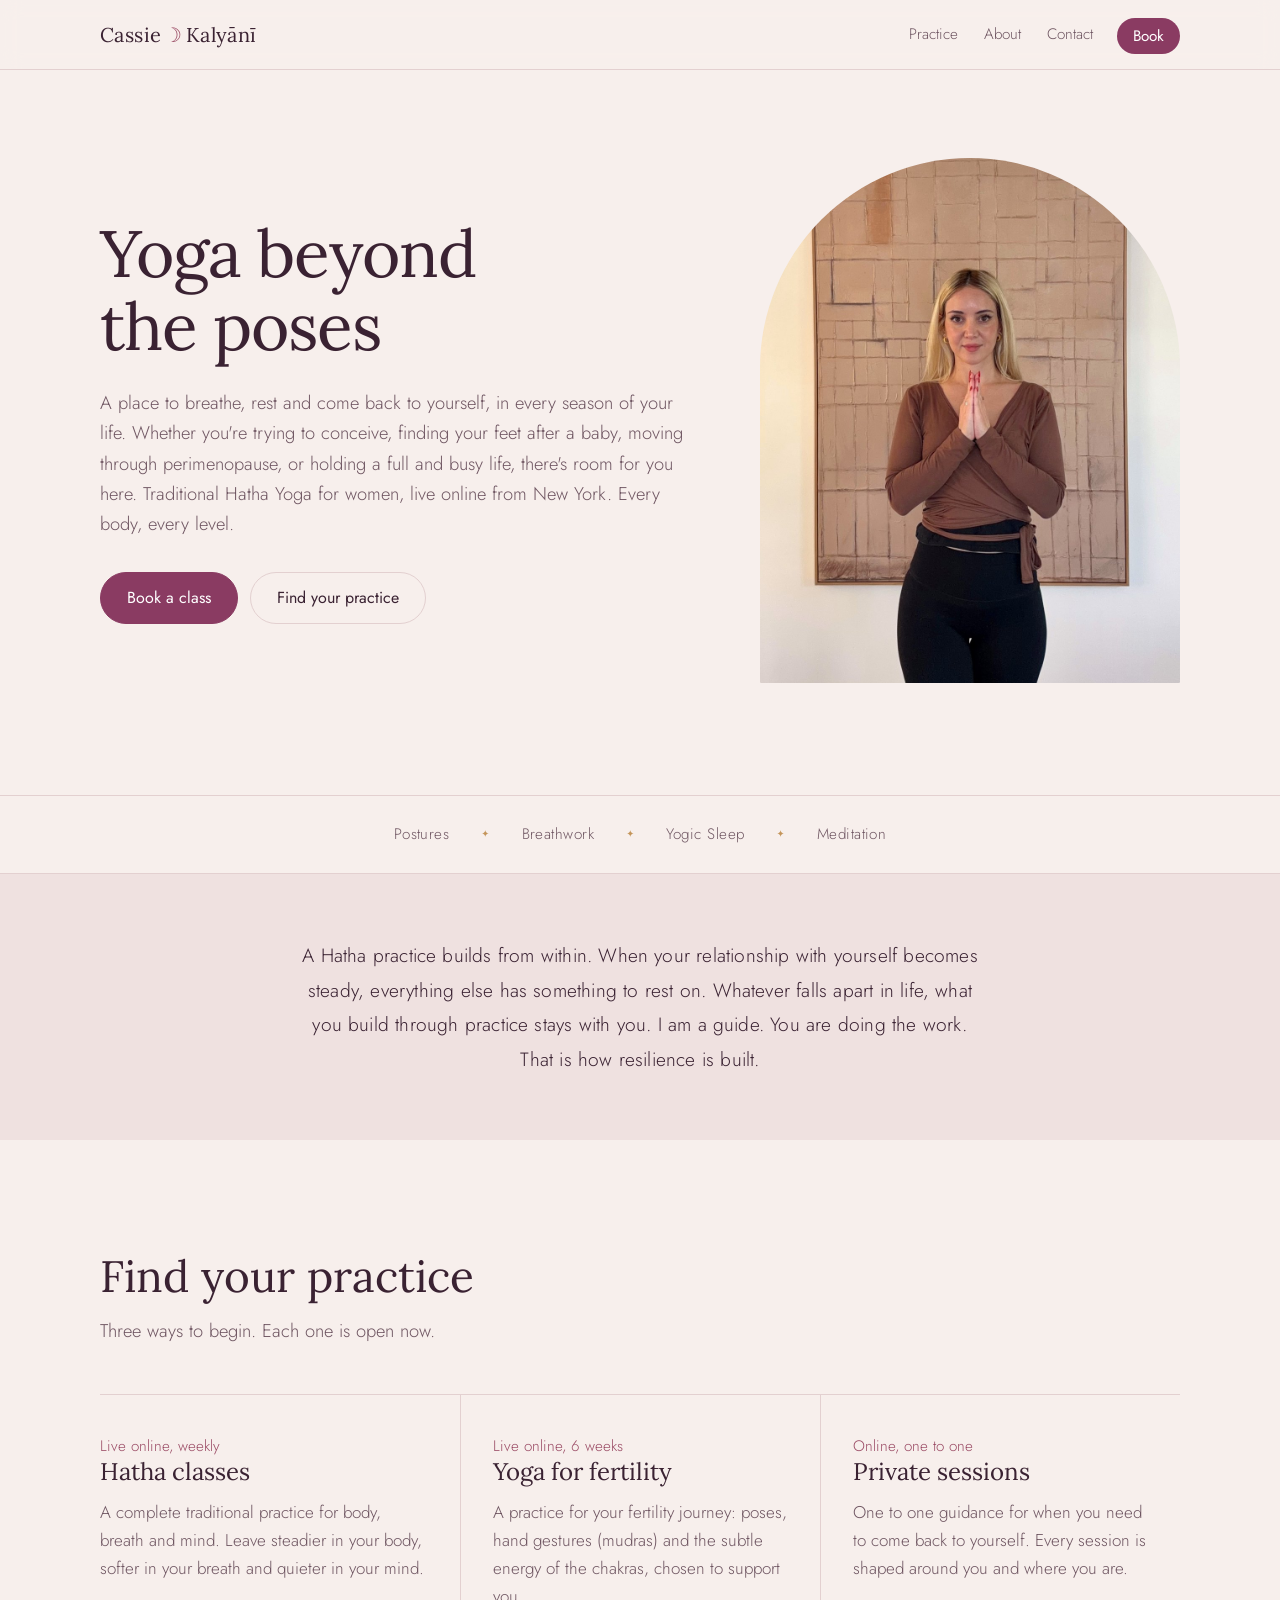
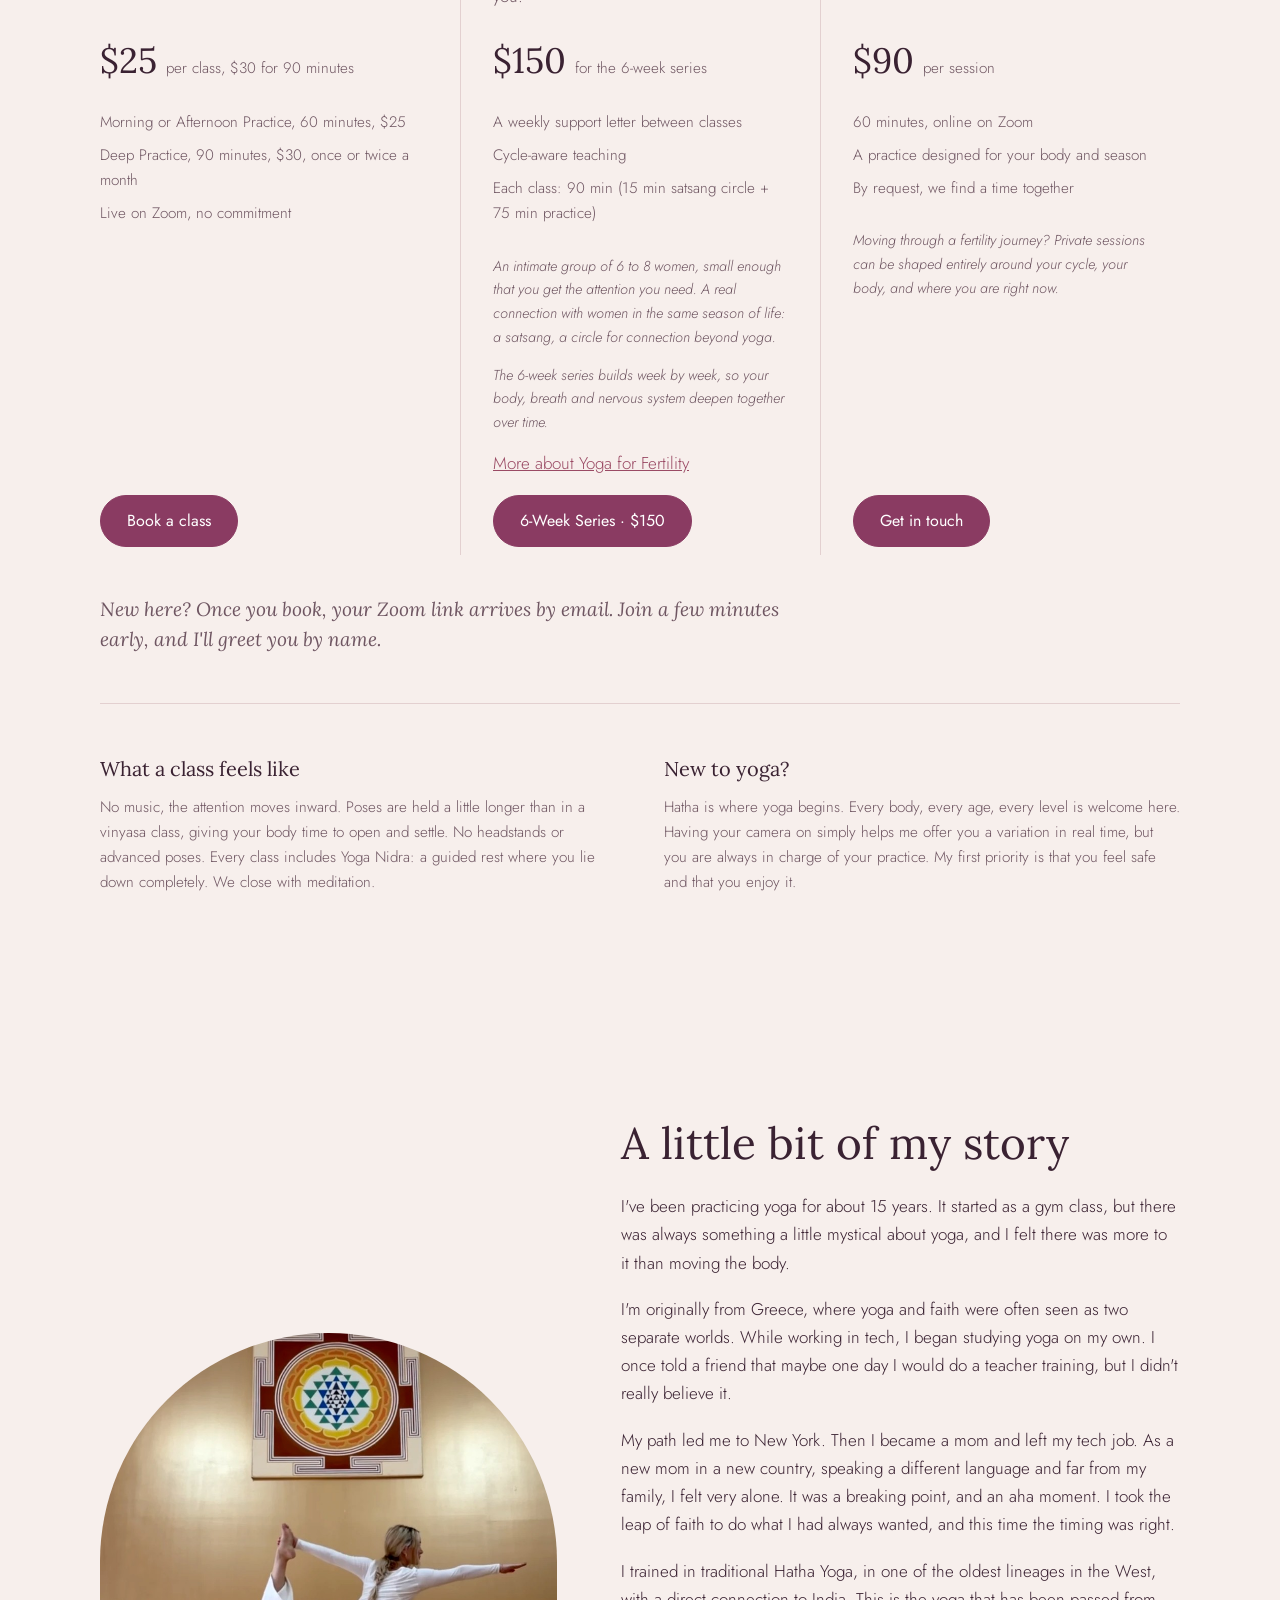
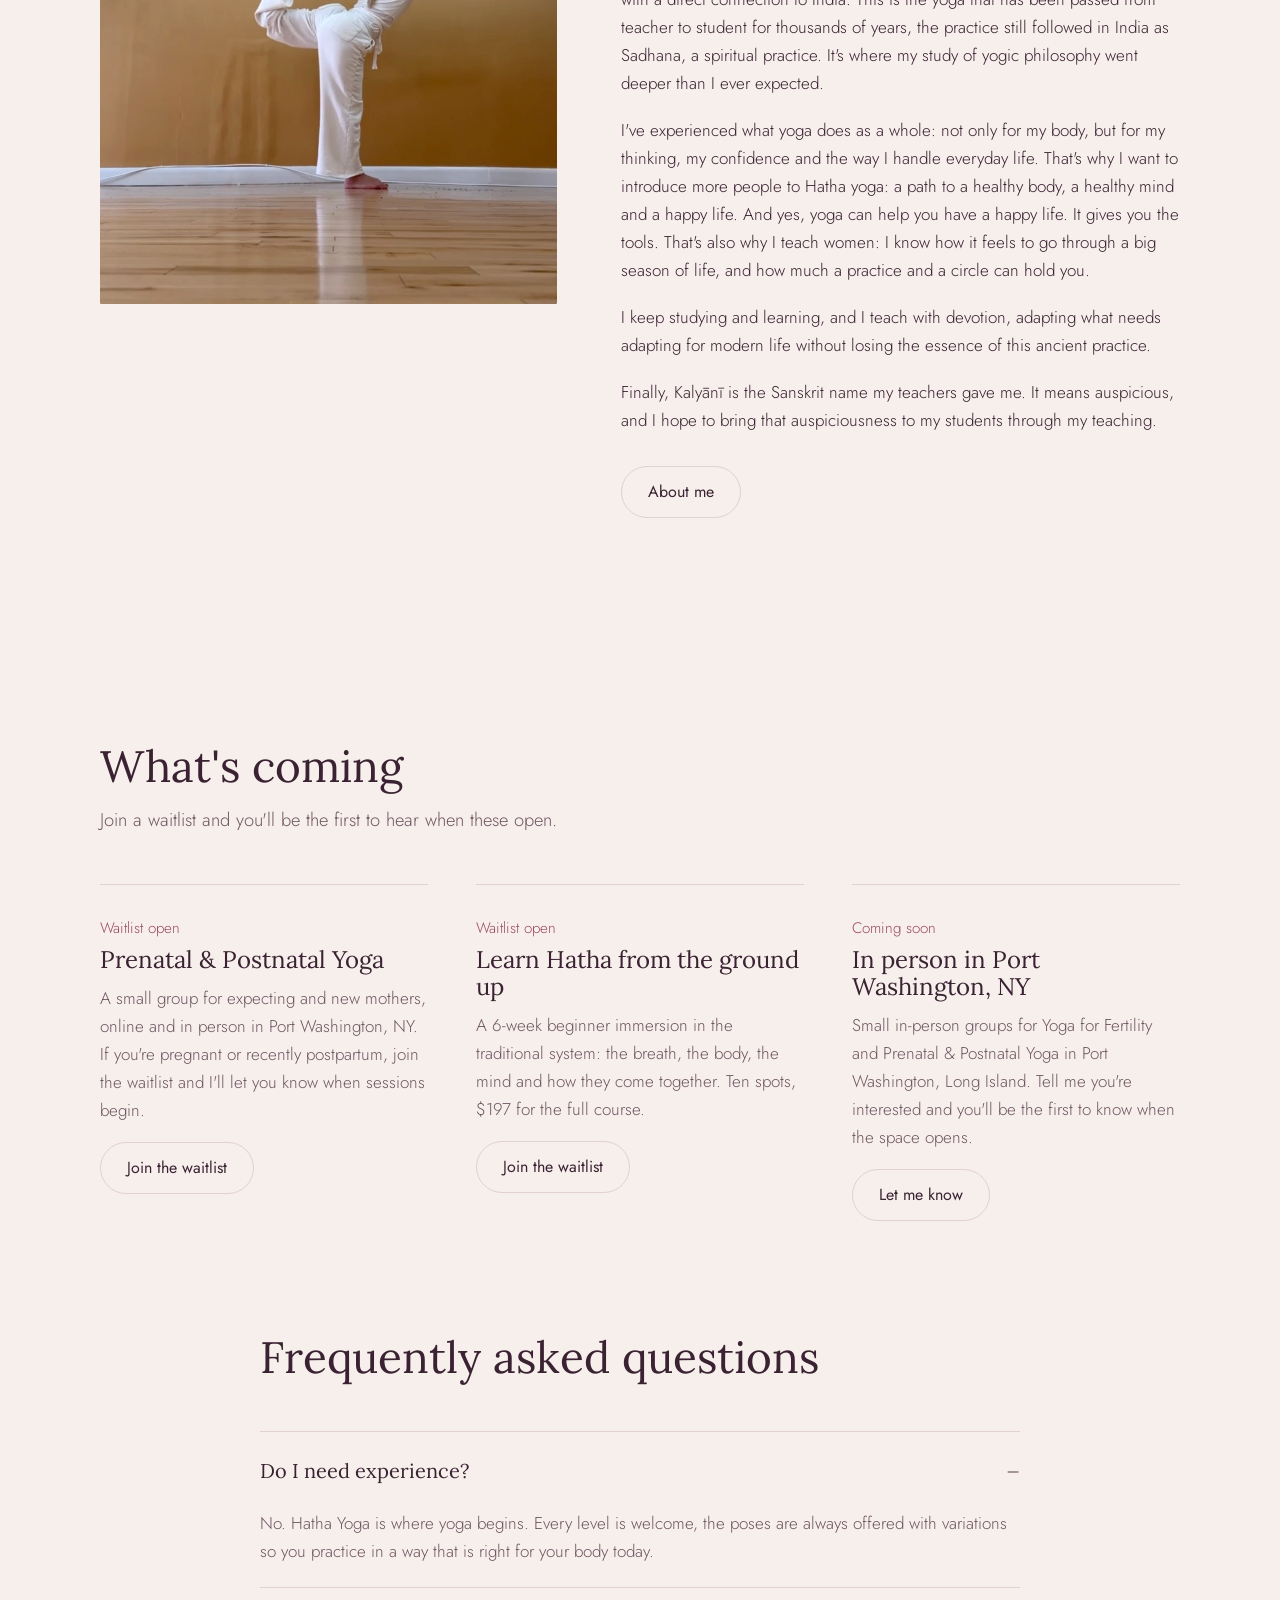
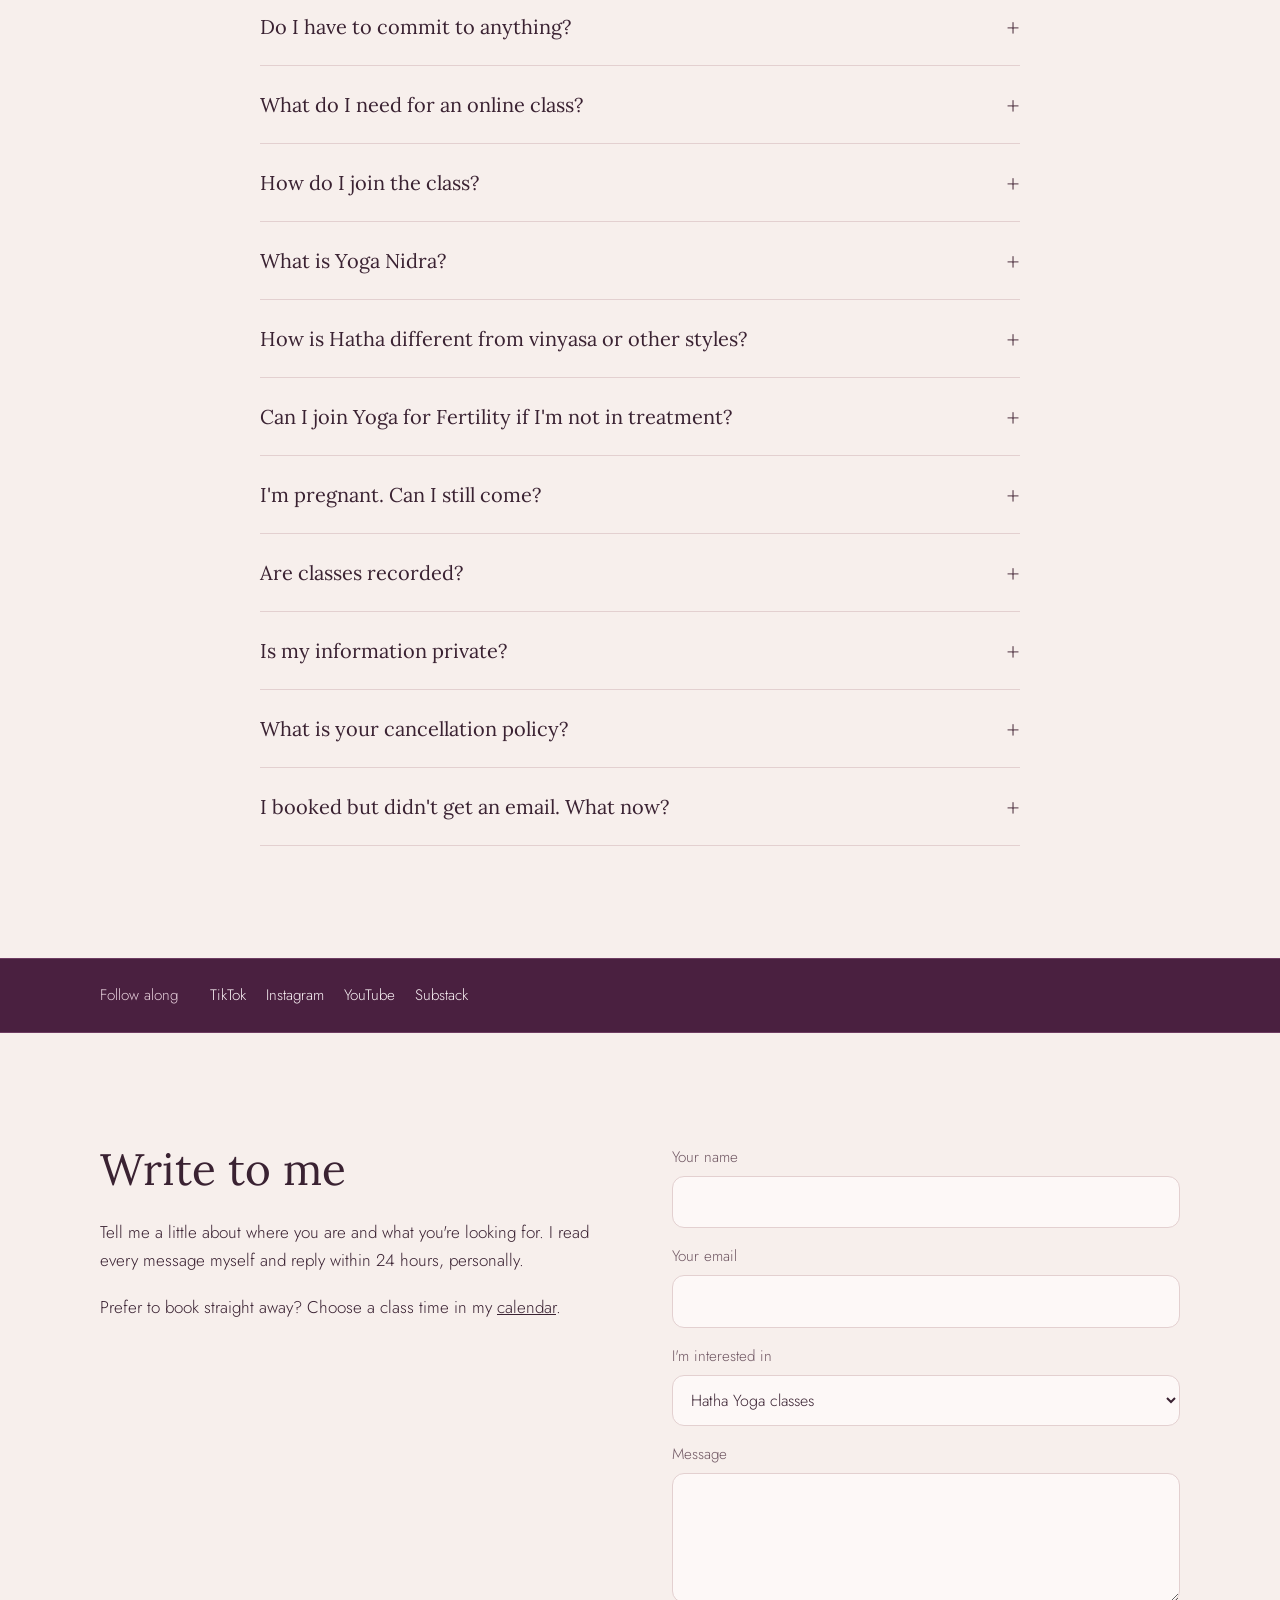
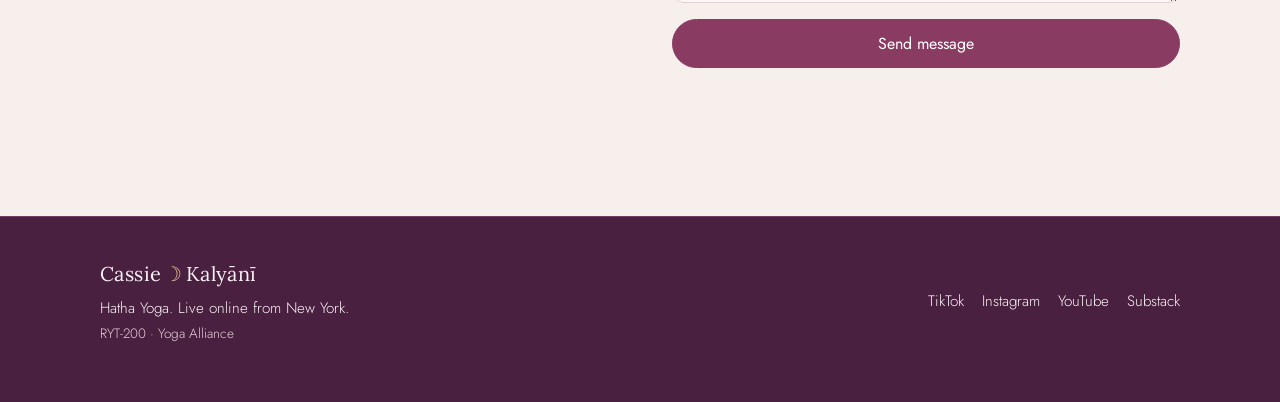
==== commit 4c55ab31: "Story: introduce more people to Hatha yoga Co-Authored-By: Claude Opus 5.5 <noreply@anthropic.com>" ====
--- a/index.html
+++ b/index.html
@@ -340,7 +340,7 @@
       <p>I'm originally from Greece, where yoga and faith were often seen as two separate worlds. While working in tech, I began studying yoga on my own. I once told a friend that maybe one day I would do a teacher training, but I didn't really believe it.</p>
       <p>My path led me to New York. Then I became a mom and left my tech job. As a new mom in a new country, speaking a different language and far from my family, I felt very alone. It was a breaking point, and an aha moment. I took the leap of faith to do what I had always wanted, and this time the timing was right.</p>
       <p>I trained in traditional Hatha Yoga, in one of the oldest lineages in the West, with a direct connection to India. This is the yoga that has been passed from teacher to student for thousands of years, the practice still followed in India as Sadhana, a spiritual practice. It's where my study of yogic philosophy went deeper than I ever expected.</p>
-      <p>I've experienced what yoga does as a whole: not only for my body, but for my thinking, my confidence and the way I handle everyday life. That's why I want more people to discover Hatha yoga, and to have a healthy body, a healthy mind and a happy life. And yes, yoga can help you have a happy life. It gives you the tools. That's also why I teach women: I know how it feels to go through a big season of life, and how much a practice and a circle can hold you.</p>
+      <p>I've experienced what yoga does as a whole: not only for my body, but for my thinking, my confidence and the way I handle everyday life. That's why I want to introduce more people to Hatha yoga: a path to a healthy body, a healthy mind and a happy life. And yes, yoga can help you have a happy life. It gives you the tools. That's also why I teach women: I know how it feels to go through a big season of life, and how much a practice and a circle can hold you.</p>
       <p>I keep studying and learning, and I teach with devotion, adapting what needs adapting for modern life without losing the essence of this ancient practice.</p>
       <p>Finally, Kalyānī is the Sanskrit name my teachers gave me. It means auspicious, and I hope to bring that auspiciousness to my students through my teaching.</p>
       <div class="btn-row"><a class="btn btn-ghost" href="about.html">About me</a></div>
